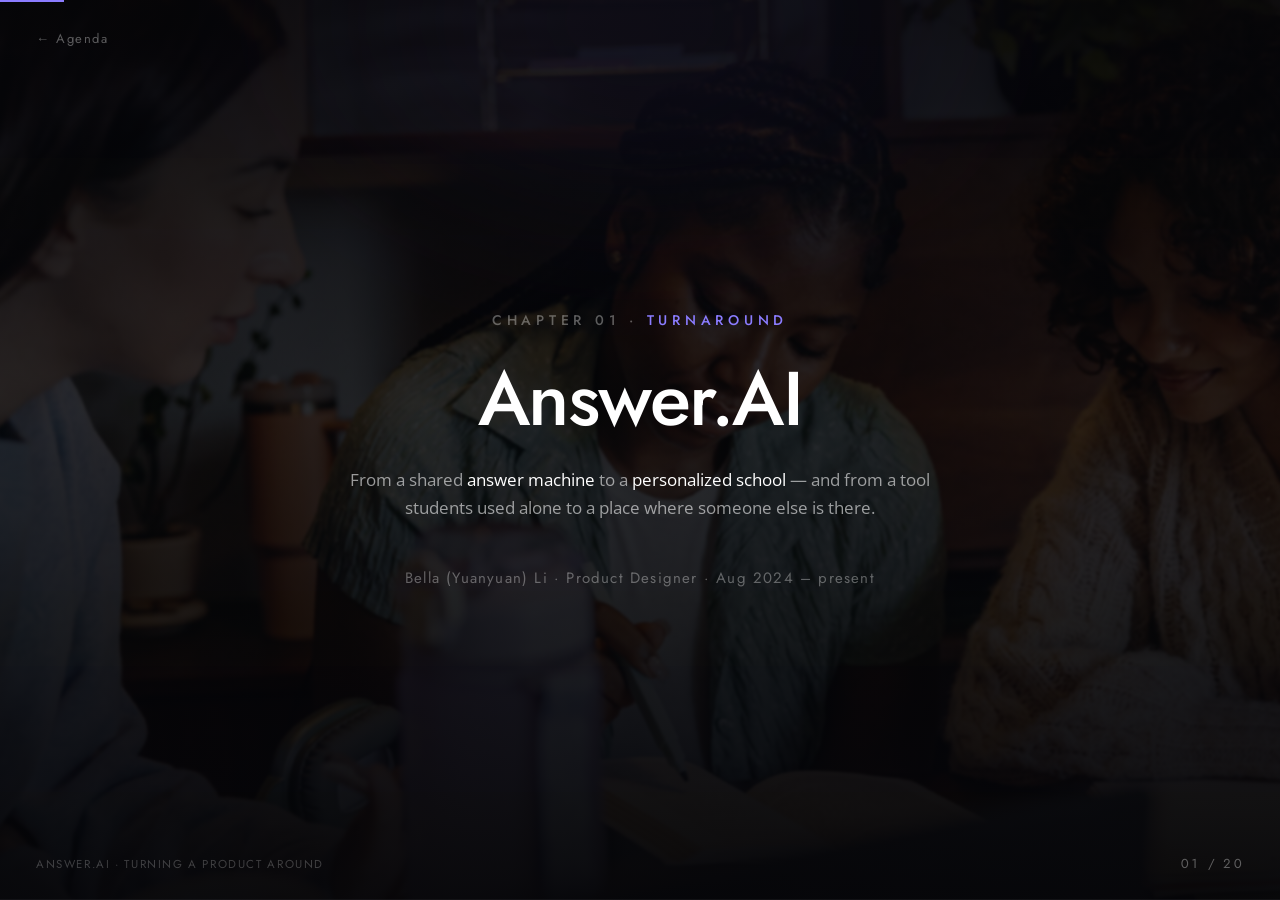
==== answer.html @ c7327b7c "Results: 30-day retention 15 to 23, DAU +13 Co-Authored-By: Claude Opus 5 <noreply@anthropic.com>" ====
<!doctype html>
<html lang="en">
<head>
<meta charset="utf-8" />
<meta name="viewport" content="width=device-width, initial-scale=1" />
<meta name="robots" content="noindex, nofollow" />
<title>Answer.AI · Turning a product around</title>
<link rel="preconnect" href="https://fonts.googleapis.com" />
<link href="https://fonts.googleapis.com/css2?family=Jost:wght@400;500;600&family=Open+Sans:wght@400;600&display=swap" rel="stylesheet" />
<link rel="stylesheet" href="style.css?v=09081324" />
<style>
  /* strategy · isometric stack + four layers */
  .promise { display: grid; grid-template-columns: 0.9fr 1.1fr; gap: var(--split-gap,36px); align-items: center; margin-top: 18px; }
  .isoWrap { position: relative; width: 360px; height: 352px; margin: 0 auto; transform: scale(var(--iso-scale, 1.12)); transform-origin: center; }
  .isoWrap .pyr { position: absolute; inset: 0; width: 100%; height: 100%; opacity: 0; transition: opacity 1.2s ease .3s; }
  .slide.on .isoWrap .pyr { opacity: 1; }
  .tile { position: absolute; left: 50%; border-radius: 24px; overflow: hidden; background: rgba(10,12,18,.85); border: 1px solid rgba(255,255,255,.14);
    transform: translateX(-50%) translateY(52px) rotateX(58deg) rotateZ(45deg); opacity: 0;
    transition: transform .7s cubic-bezier(.2,.7,.2,1), opacity .7s ease, box-shadow .3s ease, border-color .3s ease; }
  .tile.t1 { background: radial-gradient(circle at 50% 50%, rgba(255,255,255,.10), rgba(10,12,18,.85) 72%); box-shadow: 0 0 70px rgba(255,255,255,.22); }
  .slide.on .tile { transform: translateX(-50%) translateY(0) rotateX(58deg) rotateZ(45deg); opacity: 1; }
  .slide.on .tile.t1 { transition-delay: .5s; } .slide.on .tile.t2 { transition-delay: .66s; }
  .slide.on .tile.t3 { transition-delay: .82s; } .slide.on .tile.t4 { transition-delay: .98s; }
  .promise:has(.prow2.l1:is(:hover, .hov)) .tile.t1 { border-color: var(--core); box-shadow: 0 0 60px rgba(138,133,255,.45); }
  .promise:has(.prow2.l2:is(:hover, .hov)) .tile.t2 { border-color: var(--stay); box-shadow: 0 0 40px rgba(105,226,255,.4); }
  .promise:has(.prow2.l3:is(:hover, .hov)) .tile.t3 { border-color: var(--reach); box-shadow: 0 0 40px rgba(75,255,201,.4); }
  .promise:has(.prow2.l4:is(:hover, .hov)) .tile.t4 { border-color: var(--personal); box-shadow: 0 0 40px rgba(255,206,33,.4); }
  .promise:has(.prow2:is(:hover, .hov)) .prow2:not(:is(:hover, .hov)) { opacity: .5; }
  .prow2 { transition: opacity .2s ease-out; cursor: default; }
  .promise { position: relative; }
  .plink { position: absolute; height: 1px; pointer-events: none; opacity: 0; transition: opacity .2s ease-out; background: linear-gradient(90deg, var(--lc, #8b7cff), rgba(255,255,255,.35)); transform-origin: left center; }
  .plink.on { opacity: 1; }
  .plink::before, .plink::after { content: ""; position: absolute; top: 50%; width: 6px; height: 6px; border-radius: 50%; transform: translateY(-50%); }
  .plink::before { left: -3px; background: var(--lc, #8b7cff); box-shadow: 0 0 8px var(--lc, #8b7cff); }
  .plink::after { right: -3px; background: rgba(255,255,255,.6); }
  .prow2 .desc, .prow2 em { opacity: 0; transition: opacity .25s ease-out; }
  .prow2:is(:hover, .hov) .desc, .prow2:is(:hover, .hov) em { opacity: 1; }
  .promise:has(.prow2.l1:is(:hover, .hov)) .tile:not(.t1), .promise:has(.prow2.l2:is(:hover, .hov)) .tile:not(.t2),
  .promise:has(.prow2.l3:is(:hover, .hov)) .tile:not(.t3), .promise:has(.prow2.l4:is(:hover, .hov)) .tile:not(.t4) { opacity: .35; }
  .promise:has(.prow2:is(:hover, .hov)) .prow2:not(:is(:hover, .hov)) { opacity: .5; }
  .plist2 { display: flex; flex-direction: column; gap: 22px; }
  .plist2 .prow2 { width: 100%; display: grid; grid-template-columns: 40px 1fr; gap: 12px; align-items: center; }
  .prow2 .n { font-family: var(--serif); font-size: 22px; letter-spacing: .04em; }
  .prow2 b { font-family: var(--serif); font-weight: 500; font-size: 17px; color: var(--ink); }
  .prow2 i { font-style: normal; color: var(--faint); margin: 0 8px; }
  .prow2 div { font-size: 13.5px; color: var(--dim); line-height: 1.45; }
  .prow2 em { display: block; font-style: italic; color: rgba(255,255,255,.5); font-size: 13px; margin-top: 2px; }
  .prow2.l1 .n { color: var(--core); } .prow2.l2 .n { color: var(--stay); } .prow2.l3 .n { color: var(--reach); } .prow2.l4 .n { color: var(--personal); }
  .pfoot { text-align: center; margin-top: 22px; font-size: 12.5px; color: var(--faint); font-family: var(--serif); letter-spacing: .04em; }
  .pfoot span b { color: var(--ink); font-weight: 600; }
  .pfoot span { display: block; margin-top: 8px; font-size: 17px; color: var(--ink); letter-spacing: 0; }
  .layers { display: flex; flex-direction: column; align-items: center; gap: 10px; margin-top: 46px; }
  .layer {
    font-family: var(--serif);
    border: 1px solid var(--line);
    border-radius: 12px;
    padding: 14px 26px;
    display: flex;
    gap: 18px;
    align-items: baseline;
    background: var(--card);
  }
  .layer .n { font-size: 13px; letter-spacing: 0.2em; }
  .layer .t { font-size: 18px; font-weight: 500; }
  .layer .w { font-size: 13px; color: var(--dim); font-family: var(--body); }
  .l4 { width: 46%; } .l3 { width: 64%; } .l2 { width: 82%; } .l1 { width: 100%; }
  .l1 .n, .l1 .t { color: var(--core); }
  .l2 .n, .l2 .t { color: var(--stay); }
  .l3 .n, .l3 .t { color: var(--reach); }
  .l4 .n, .l4 .t { color: var(--personal); }

  .split { display: grid; grid-template-columns: var(--split-left, 0.9fr) 1.1fr; gap: var(--split-gap, 48px); align-items: center; }
  .split .media { height: var(--media-h, 440px); }
  .duo { display: grid; grid-template-columns: 1fr 1fr; gap: var(--img-gap, 18px); margin-top: 40px; }
  .duo .media { height: var(--media-h, 380px); }

  .opt { border-left: 2px solid var(--line); padding-left: 22px; }
  .opt.win { border-left-color: var(--accent); }
  .opt .lab { font-family: var(--serif); font-size: 13px; letter-spacing: 0.22em; color: var(--faint); text-transform: uppercase; }
  .opt h3 { font-family: var(--serif); font-size: 21px; font-weight: 500; margin: 8px 0 8px; }
  .opt p { font-size: 13.5px; color: var(--dim); }

  .todo {
    display: inline-block;
    font-family: var(--serif);
    font-size: 11px;
    letter-spacing: 0.2em;
    color: #ffce21;
    border: 1px solid rgba(255, 206, 33, 0.4);
    border-radius: 999px;
    padding: 4px 12px;
    margin-bottom: 18px;
    text-transform: uppercase;
  }

  /* title-slide background */
  .hero-bg img {
    opacity: var(--hero-op, 0.34);
    transform: scale(var(--hero-scale, 1.04));
    object-position: center var(--hero-posy, 34%);
    filter: blur(var(--hero-blur, 1px)) saturate(0.95);
  }
  .hero-bg::after {
    background:
      radial-gradient(62% 50% at 50% 47%,
        rgba(5,5,8,var(--scrim, 0.9)) 0%,
        rgba(5,5,8,calc(var(--scrim, 0.9) * 0.66)) 58%,
        rgba(5,5,8,calc(var(--scrim, 0.9) * 0.22)) 100%),
      linear-gradient(180deg, rgba(5,5,8,0.72) 0%, rgba(5,5,8,0.3) 40%, rgba(5,5,8,0.95) 100%);
  }

  /* users slide: photo matches the text column exactly */
  .userssplit { align-items: stretch; }
  .userssplit .media {
    position: relative;
    height: auto;
    min-height: var(--media-h, 210px);
    align-self: stretch;
  }
  .userssplit .media img {
    position: absolute; inset: 0;
    width: 100%; height: 100%;
    object-fit: cover;
    object-position: center var(--photo-y, 26%);
  }

  /* the user need chain */
  .chain { display: flex; align-items: stretch; flex-wrap: nowrap; gap: 7px; margin-top: 34px; justify-content: center; }
  .chain span {
    font-family: var(--serif); font-size: 14px; letter-spacing: .005em; white-space: nowrap;
    display: flex; align-items: center;
    border: 1px solid var(--line); border-radius: 10px; padding: 11px 10px;
    color: var(--dim); background: rgba(255,255,255,0.02);
    transition: border-color .3s ease, color .3s ease, transform .3s ease;
  }
  .chain span:is(:hover, .hov) { color: var(--ink); border-color: rgba(255,255,255,.26); transform: translateY(-2px); }
  .chain span b { color: var(--ink); font-weight: 500; }
  .chain span.hi { color: #cfc4ff; border-color: rgba(139,124,255,.5); background: rgba(139,124,255,.12); }
  .chain i { color: rgba(255,255,255,0.3); font-style: normal; font-size: 15px; flex: none; display: flex; align-items: center; }
  .chain i.dash { flex: none; width: 18px; height: 0; align-self: center; border-top: 1.5px dashed rgba(255,255,255,.3); }

  /* chart slides share one skeleton so the graph never moves between them */
  /* head + chart are centered as a block on both chart slides; the cards on the Turn slide hang below, so the chart never moves */
  .chartslide { display: grid; grid-template-rows: 186px 336px; position: relative; transform: translateY(calc(-1 * clamp(36px, 7vh, 80px))); }
  .chartslide .head { align-self: start; }
  .chartslide .chartwrap { align-self: start; }
  .chartslide .below { position: absolute; left: 0; right: 0; top: calc(186px + 336px + 16px); }
  @media (max-height: 860px) { .chartslide .below { transform: scale(.92); transform-origin: top center; } }
  .chartslide .below .cards { margin-top: 0; }
  .chartslide .below .card { padding: 12px 16px 13px; }
  .chartslide .below .card .tag { margin-bottom: 4px; }
  .chartslide .below .card h3 { font-size: 14px; margin: 0 0 3px; }
  .chartslide .below .card p { font-size: 12.5px; line-height: 1.4; }

  /* growth chart */
  .chart { width: 100%; height: var(--chart-h, 300px); display: block; margin-top: 20px; overflow: visible; }
  .chart .grid line { stroke: rgba(255,255,255,0.07); stroke-width: 1; }
  .chart .ax { fill: rgba(255,255,255,0.32); font-family: var(--serif); font-size: 12px; letter-spacing: .08em; }
  .chart .area { fill: url(#gArea); }
  .chart .area.faded { opacity: 0.35; }
  .chart .ln { fill: none; stroke: var(--accent); stroke-width: 2.5; stroke-linejoin: round; stroke-linecap: round; }
  .chart .ln.dim { stroke: rgba(139,124,255,0.35); }
  .chart .ln.warn { stroke: #ff8f6b; stroke-width: 3; }
  .chart .ln.proj { stroke: rgba(139,124,255,0.55); stroke-width: 2; stroke-dasharray: 7 6; }
  .chart .gap { fill: rgba(255,143,107,0.10); }
  .chart .note.proj { fill: rgba(179,168,255,0.75); }
  .chart .dot { fill: var(--accent); stroke: #050508; stroke-width: 2.5; }
  .chart .dot.warn { fill: #ff8f6b; }
  .chart .mark { stroke: rgba(255,255,255,0.22); stroke-width: 1; stroke-dasharray: 4 5; }
  .chart .note { fill: rgba(255,255,255,0.6); font-family: var(--serif); font-size: 12.5px; }
  .chart .note.hi { fill: #cfc4ff; }
  .chart .note.warn { fill: #ff8f6b; }
  .chartcap { font-size: 11px; color: rgba(255,255,255,0.28); margin-top: 6px; font-family: var(--serif); letter-spacing: .06em; }

  /* pipeline chips */
  .pipe { display: flex; align-items: center; flex-wrap: wrap; gap: 7px; margin-top: 22px; }
  .pipe span {
    font-family: var(--serif); font-size: 11.5px; letter-spacing: .04em;
    border: 1px solid var(--line); border-radius: 7px; padding: 5px 10px; color: var(--dim);
    background: rgba(255,255,255,0.02);
  }
  .pipe span.br { border-color: rgba(139,124,255,.4); color: #cfc4ff; background: rgba(139,124,255,.08); }
  .pipe i { color: rgba(255,255,255,0.28); font-style: normal; font-size: 12px; }


  /* ===== Core · before → after phones ===== */
  .corewrap { display: grid; grid-template-columns: 0.95fr 1.05fr; gap: var(--split-gap,40px); align-items: center; }
  .corelegend { margin-top: 22px; display: flex; flex-direction: column; gap: 10px; }
  .cl { font-size: 13px; color: var(--dim); line-height: 1.5; margin: 0; padding-left: 12px; border-left: 2px solid rgba(255,255,255,.14); }
  .cl b { display: block; font-family: var(--serif); font-weight: 500; font-size: 11px; letter-spacing: .18em; text-transform: uppercase; color: var(--ink); margin-bottom: 2px; }
  .cl.after { border-left-color: var(--core); }
  .cl.after b { color: #cfc4ff; }
  .cl.frag { transform: none; }
  .hstip { position: absolute; z-index: 5; width: 210px; padding: 10px 12px 11px; border-radius: 10px; background: rgba(12,12,18,.94); border: 1px solid rgba(139,124,255,.45); box-shadow: 0 12px 30px rgba(0,0,0,.5); font-size: 12px; color: var(--dim); line-height: 1.45; opacity: 0; transform: translate(-6px, -50%); transition: opacity .2s ease-out, transform .2s ease-out; pointer-events: none; text-align: left; }
  .hstip b { display: block; font-family: var(--serif); font-weight: 500; font-size: 13px; color: #cfc4ff; margin-bottom: 3px; }
  .hstip.on { opacity: 1; transform: translate(0, -50%); }
  .hstip::before { content: ""; position: absolute; left: -5px; top: 50%; width: 8px; height: 8px; transform: translateY(-50%) rotate(45deg); background: rgba(12,12,18,.94); border-left: 1px solid rgba(139,124,255,.45); border-bottom: 1px solid rgba(139,124,255,.45); }
  .hstip.left { transform: translate(6px, -50%); }
  .hstip.left.on { transform: translate(0, -50%); }
  .hstip.left::before { left: auto; right: -5px; transform: translateY(-50%) rotate(-135deg); }
  .corestage { position: relative; height: var(--media-h, 520px); }
  .corestage .ph { position: absolute; top: 50%; left: 50%; height: 100%; aspect-ratio: 1206 / 2622; border-radius: 26px; overflow: hidden; border: 1px solid rgba(255,255,255,.16); background: #000; box-shadow: 0 30px 60px rgba(0,0,0,.5), inset 0 0 0 4px #000; transform: translate(-50%, -50%); transition: transform .75s cubic-bezier(.22,1,.36,1), opacity .55s ease-out, filter .6s ease-out, box-shadow .5s ease-out; }
  .corestage .ph video { position: absolute; inset: 4px; width: calc(100% - 8px); height: calc(100% - 8px); object-fit: cover; border-radius: 22px; }
  .corestage .phlab { position: absolute; left: 50%; bottom: -30px; transform: translateX(-50%); font-family: var(--serif); font-size: 11px; letter-spacing: .2em; text-transform: uppercase; color: var(--faint); white-space: nowrap; }
  .corestage .ph.after { opacity: 0; transform: translate(-50%, -50%) translateX(140px) scale(.9); pointer-events: none; }
  .corestage:has(.stagetrig.shown) .ph.before { transform: translate(-50%, -50%) translateX(-170px) scale(.72); filter: brightness(.55); }
  .corestage:has(.stagetrig.shown) .ph.after { opacity: 1; transform: translate(-50%, -50%) translateX(95px) scale(1); pointer-events: auto; }
  .corestage:has(.stagetrig.shown) .ph.after .phlab { color: #cfc4ff; }
  .hs { position: absolute; width: 18px; height: 18px; margin: -9px 0 0 -9px; border-radius: 50%; border: 0; padding: 0; cursor: pointer; background: rgba(139,124,255,.95); box-shadow: 0 0 0 4px rgba(139,124,255,.25), 0 0 16px rgba(139,124,255,.6); opacity: 0; transform: scale(.6); transition: opacity .3s ease-out, transform .3s ease-out, box-shadow .2s; }
  .hs::after { content: ""; position: absolute; inset: -10px; border-radius: 50%; border: 1px solid rgba(139,124,255,.6); animation: hsPulse 1.8s ease-out infinite; }
  @keyframes hsPulse { 0% { transform: scale(.6); opacity: .9; } 100% { transform: scale(1.5); opacity: 0; } }
  .corestage:has(.stagetrig.shown) .ph.after:is(:hover, .hov) .hs, .corestage:has(.stagetrig.shown) .ph.after .hs.on { opacity: 1; transform: scale(1); }
  .hs:is(:hover, .hov), .hs.on { box-shadow: 0 0 0 6px rgba(139,124,255,.35), 0 0 24px rgba(139,124,255,.9); }
  /* ===== Stay · study-room "why" mode ===== */
  .trio .ph { position: relative; }
  .trio .ph img.alt { position: absolute; inset: 0; opacity: 0; transition: opacity .35s ease-out, transform .5s cubic-bezier(.22,1,.36,1); }
  .trio figure:is(:hover, .hov) .ph img.alt { opacity: 1; }
  .trio .roomfig { cursor: pointer; }
  .tapme { position: absolute; right: 10px; bottom: 10px; font-family: var(--serif); font-size: 11px; letter-spacing: .12em; text-transform: uppercase; color: var(--ink); background: rgba(0,0,0,.55); border: 1px solid rgba(255,255,255,.25); border-radius: 999px; padding: 5px 10px; backdrop-filter: blur(6px); transition: background .2s, border-color .2s; }
  .roomfig:is(:hover, .hov) .tapme { background: rgba(105,226,255,.18); border-color: var(--stay); }
  .roomwhy { display: none; grid-template-columns: 300px 1fr; gap: 36px; align-items: center; margin-top: 30px; }
  .staywrap.roommode .trio { display: none; }
  .staywrap.roommode .roomwhy { display: grid; animation: rwIn .45s cubic-bezier(.22,1,.36,1) both; }
  @keyframes rwIn { from { opacity: 0; transform: translateY(12px); } to { opacity: 1; transform: none; } }
  .rw-img { height: var(--tile-h, 380px); border-radius: 16px; overflow: hidden; }
  .rw-img img { width: 100%; height: 100%; object-fit: cover; object-position: center var(--photo-y,50%);
    -webkit-mask-image: linear-gradient(90deg, transparent 0, #000 12%, #000 88%, transparent 100%), linear-gradient(180deg, transparent 0, #000 12%, #000 88%, transparent 100%);
    mask-image: linear-gradient(90deg, transparent 0, #000 12%, #000 88%, transparent 100%), linear-gradient(180deg, transparent 0, #000 12%, #000 88%, transparent 100%);
    -webkit-mask-composite: source-in; mask-composite: intersect; }
  .rw-eyebrow { font-family: var(--serif); font-size: 11px; letter-spacing: .2em; text-transform: uppercase; color: var(--stay); margin-bottom: 8px; }
  .rw-text h3 { font-family: var(--serif); font-weight: 500; font-size: 24px; line-height: 1.2; margin: 0 0 10px; color: var(--ink); }
  .rw-text p { font-size: 14px; color: var(--dim); line-height: 1.55; margin: 0; max-width: 560px; }
  .rw-stats { display: grid; grid-template-columns: repeat(4, auto); gap: 22px; margin: 18px 0 14px; justify-content: start; }
  .rw-stats b { display: block; font-family: var(--serif); font-size: 26px; white-space: nowrap; font-weight: 500; letter-spacing: -.02em; color: var(--ink); line-height: 1; }
  .rw-stats span { display: block; font-size: 11.5px; color: var(--dim); margin-top: 6px; max-width: 150px; line-height: 1.35; }
  .rw-note { font-size: 12.5px !important; color: rgba(255,255,255,.5) !important; font-style: italic; }
  .rw-back { margin-top: 16px; font: inherit; font-family: var(--serif); font-size: 12px; letter-spacing: .08em; color: var(--dim); background: transparent; border: 1px solid var(--line); border-radius: 999px; padding: 7px 14px; cursor: pointer; transition: color .2s, border-color .2s; }
  .rw-back:is(:hover, .hov) { color: var(--ink); border-color: rgba(255,255,255,.35); }
  /* ===== Reach · drag-to-compare + tutors ===== */
  .rtext { display: grid; }
  .rtext .rt { grid-area: 1 / 1; transition: opacity .4s ease-out, transform .4s ease-out; }
  .rtext .rt.after { opacity: 0; transform: translateY(8px); pointer-events: none; }
  .reachwrap:has(.stagetrig.shown) .rt.before { opacity: 0; transform: translateY(-8px); pointer-events: none; }
  .reachwrap:has(.stagetrig.shown) .rt.after { opacity: 1; transform: none; pointer-events: auto; }
  .reachgrid { display: grid; grid-template-columns: auto 1fr; gap: var(--split-gap, 36px); align-items: center; margin-top: 24px; }
  /* the IP sits centre-stage until the cast arrives */
  .reachwrap:not(.reswrap):not(:has(.casttrig.shown)) .reachgrid { grid-template-columns: 1fr; justify-items: center; margin-top: 58px; }
  .reachwrap:not(.reswrap):not(:has(.casttrig.shown)) .tutors { display: none; }
  .reachwrap:not(.reswrap):has(.stagetrig.shown):not(:has(.casttrig.shown)) .cmp { transform: scale(1.12); }
  .cmp { position: relative; height: min(var(--media-h, 410px), calc(100vh - 460px)); aspect-ratio: 1600 / 885; max-width: 100%; border-radius: 16px; overflow: hidden; border: 1px solid var(--line); background: #000; cursor: ew-resize; user-select: none; touch-action: none; transition: transform .35s ease-out, box-shadow .35s ease-out, border-color .35s ease-out; }
  .slide.on .cmp.revealed { transform: scale(1.02); border-color: rgba(75,255,201,.55); box-shadow: 0 0 0 1px rgba(75,255,201,.25), 0 0 50px rgba(75,255,201,.28), 0 24px 60px rgba(0,0,0,.5); }
  .cmp-after, .cmp-before { position: absolute; inset: 0; }
  .cmp img, .cmp video { width: 100%; height: 100%; object-fit: cover; display: block; pointer-events: none; }
  .cmp-before { clip-path: inset(0 calc(100% - var(--x)) 0 0); }
  .cmp-bar { position: absolute; top: 0; bottom: 0; left: var(--x); width: 2px; margin-left: -1px; background: #fff; box-shadow: 0 0 12px rgba(0,0,0,.6); }
  .cmp-knob { position: absolute; top: 50%; left: 50%; transform: translate(-50%, -50%); width: 40px; height: 40px; border-radius: 50%; background: #fff; color: #111; font-family: var(--serif); font-size: 12px; letter-spacing: -.05em; display: flex; align-items: center; justify-content: center; box-shadow: 0 6px 20px rgba(0,0,0,.45); }
  .cmp-lab { position: absolute; top: 12px; font-family: var(--serif); font-size: 11.5px; letter-spacing: .06em; color: var(--ink); background: rgba(0,0,0,.55); border: 1px solid rgba(255,255,255,.2); border-radius: 999px; padding: 5px 12px; backdrop-filter: blur(6px); }
  .cmp-lab.l { left: 12px; } .cmp-lab.r { right: 12px; }
  .tutors { display: flex; flex-direction: column; gap: 10px; }
  .tutgif { width: auto; height: 84px; max-width: 100%; object-fit: contain; display: block; margin: 0 auto 2px; }
  .tut { padding: 10px 12px; border-radius: 14px; border: 1px solid var(--line); background: var(--card); cursor: default; transition: border-color .25s ease-out, opacity .25s ease-out, background .25s ease-out; }
  .tuthead { display: grid; grid-template-columns: 48px 1fr; gap: 12px; align-items: center; }
  .tuthead img { width: 48px; height: 48px; object-fit: contain; }
  .tut b { display: block; font-family: var(--serif); font-weight: 500; font-size: 15px; color: var(--ink); }
  .tut b i { font-style: normal; font-weight: 400; font-size: 11px; letter-spacing: .08em; color: var(--faint); }
  .tut span { font-size: 12px; color: var(--dim); line-height: 1.4; }
  .talk { display: grid; grid-template-rows: 0fr; transition: grid-template-rows .35s ease-out; }
  .talk > div { overflow: hidden; }
  .tut:is(:hover, .hov) .talk, .tut:focus .talk { grid-template-rows: 1fr; }
  .tut:is(:hover, .hov), .tut:focus { border-color: rgba(75,255,201,.45); background: rgba(75,255,201,.05); outline: none; }
  .tut.frag:not(.shown) { pointer-events: none; }
  .tutors:is(:hover, .hov) .tut.shown:not(:is(:hover, .hov)) { opacity: .55; }
  .tklab { font-family: var(--serif); font-size: 10px; letter-spacing: .18em; text-transform: uppercase; color: var(--reach); margin: 10px 0 6px; }
  .tktags { display: flex; flex-wrap: wrap; gap: 5px; margin-bottom: 8px; }
  .tktags span { font-size: 10.5px; color: var(--ink); border: 1px solid rgba(255,255,255,.16); border-radius: 999px; padding: 3px 8px; }
  .bubble { font-size: 12px; color: var(--ink); line-height: 1.45; background: rgba(255,255,255,.06); border-radius: 12px 12px 12px 4px; padding: 8px 10px; }
  .bubble em { font-style: italic; }
  .tut.frag:nth-child(2) { transition-delay: .12s; } .tut.frag:nth-child(3) { transition-delay: .24s; }
  /* ===== Personal · portfolio layout ===== */
  .ptabs { position: relative; margin-top: 18px; }
  .ptabtrig { position: absolute; width: 0; height: 0; }
  .ptabs .tabs { justify-content: flex-start; }
  .ptabs .tab.t1 { color: var(--ink); border-color: rgba(255,206,33,.55); background: rgba(255,206,33,.10); }
  .ptabs:has(.ptabtrig.shown) .tab.t1 { color: var(--dim); border-color: var(--line); background: var(--card); }
  .ptabs:has(.ptabtrig.shown) .tab.t2 { color: var(--ink); border-color: rgba(255,206,33,.55); background: rgba(255,206,33,.10); }
  .ppanel { display: grid; grid-template-columns: minmax(300px, 1fr) auto; gap: var(--split-gap, 44px); align-items: center; margin-top: 22px; }
  .ppanel.p2 { display: none; }
  .ptabs:has(.ptabtrig.shown) .ppanel.p1 { display: none; }
  .ptabs:has(.ptabtrig.shown) .ppanel.p2 { display: grid; animation: rwIn .4s cubic-bezier(.22,1,.36,1) both; }
  .ptext { margin: 0; font-size: 14.5px; line-height: 1.6; color: var(--dim); max-width: 420px; }
  .ptext em { font-style: normal; color: var(--ink); }
  .psteps { display: flex; flex-direction: column; gap: 18px; max-width: 420px; }
  .pstep { position: relative; padding-left: 16px; border-left: 2px solid rgba(255,206,33,.45); }
  .pstep .pn { display: block; font-family: var(--serif); font-size: 10.5px; letter-spacing: .2em; text-transform: uppercase; color: var(--personal); margin-bottom: 4px; }
  .pstep b { display: block; font-family: var(--serif); font-weight: 500; font-size: 17px; color: var(--ink); margin-bottom: 6px; }
  .pstep p { margin: 0; font-size: 13.5px; line-height: 1.55; color: var(--dim); }
  .pstep { transition: border-color .25s ease-out; }
  .pstep:is(:hover, .hov) { border-left-color: var(--personal); }
  .pswap { display: grid; }
  .pswap > * { grid-area: 1 / 1; transition: opacity .3s ease-out, transform .3s ease-out; }
  .pdata { display: flex; gap: 18px; align-self: center; opacity: 0; transform: translateY(6px); pointer-events: none; }
  .pdata > div { flex: 1; }
  .pdata b { display: block; font-family: var(--serif); font-weight: 500; font-size: 20px; letter-spacing: -.01em; color: var(--ink); line-height: 1.1; margin: 0; white-space: nowrap; }
  .pdata span { display: block; font-size: 11px; color: var(--dim); line-height: 1.35; margin-top: 4px; }
  .pdata i { font-style: normal; color: var(--personal); }
  .pdata.on { opacity: 1; transform: none; pointer-events: auto; max-width: 440px; margin-top: 18px; gap: 20px; }
  .pbul { margin: 0; padding: 0; list-style: none; max-width: 520px; }
  .pbul li { position: relative; padding-left: 16px; margin-top: 9px; font-size: 15px; line-height: 1.5; color: var(--dim); }
  .pbul li:first-child { margin-top: 0; }
  .pbul li::before { content: ""; position: absolute; left: 1px; top: 9px; width: 5px; height: 5px; border-radius: 50%; background: var(--personal); opacity: .8; }
  .pbul b { color: var(--ink); font-weight: 600; }
  .pbulnote { margin: 16px 0 0; max-width: 520px; font-size: 14px; line-height: 1.5; color: var(--faint);
    border-left: 2px solid rgba(255,206,33,.4); padding-left: 14px; }
  .phint { font-family: var(--serif); font-size: 11px; letter-spacing: .08em; color: var(--faint); margin-top: 14px; }
  /* step 1 first, step 2 on the next space */
  .pstep, .ptiles.two figure { transition: opacity .45s ease-out, border-color .25s ease-out, filter .45s ease-out; }
  .pstep { cursor: pointer; }
  .pstep .pswap { display: none; }
  .ptabs:not(:has(.pstep2trig.shown)) .pstep[data-k="step1"] .pswap,
  .ptabs:has(.pstep2trig.shown) .pstep[data-k="step2"] .pswap { display: block; }
  .ptabs:not(:has(.pstep2trig.shown)) .pstep[data-k="step2"],
  .ptabs:has(.pstep2trig.shown) .pstep[data-k="step1"] { opacity: .38; border-left-color: rgba(255,255,255,.14); }
  .ptabs:not(:has(.pstep2trig.shown)) .pstep[data-k="step2"]:is(:hover, .hov),
  .ptabs:has(.pstep2trig.shown) .pstep[data-k="step1"]:is(:hover, .hov) { opacity: .62; }
  .pstep .pdata { position: static; opacity: 1; transform: none; pointer-events: auto; margin-top: 12px; }
  .ppanel.p1 { position: relative; }
  .ppair { align-items: end; }
  .ptabs:not(:has(.pstep2trig.shown)) .ppair[data-s="2"] { display: none; }
  .ptabs:has(.pstep2trig.shown) .ppair[data-s="1"] { display: none; }
  .ppair .pbefore figcaption { opacity: .6; }
  .ptph { position: absolute; inset: 0; display: grid; place-items: center; text-align: center; gap: 6px;
    border: 1px dashed rgba(255,255,255,.2); border-radius: inherit; font-family: var(--serif); font-size: 12px;
    letter-spacing: .1em; color: var(--faint); line-height: 1.7; }
  .ptph span { display: block; font-size: 10.5px; opacity: .7; }
  .ptiles { display: grid; grid-template-columns: repeat(3, 1fr); gap: var(--img-gap, 22px); margin-top: 18px; }
  .ptiles.two { grid-template-columns: repeat(2, auto); justify-content: end; gap: var(--img-gap, 22px); margin-top: 0; }
  .ptiles.two .pt { height: min(var(--tile-h, 400px), calc(100vh - 420px)); aspect-ratio: 1212 / 1520; width: auto; }
  .ptiles.two.ppair .pbefore .pt { height: calc(min(var(--tile-h, 400px), 100vh - 420px) * .78); opacity: .6; filter: saturate(.55) brightness(.85); }
  .ptiles.two figure { width: max-content; }
  .ptiles figure { margin: 0; }
  .pt { position: relative; height: var(--tile-h, 300px); border-radius: 16px; overflow: hidden; border: 1px solid var(--line); background: rgba(255,255,255,.03); transition: transform .35s ease-out, border-color .35s ease-out; }
  .ptiles figure:is(:hover, .hov) .pt { transform: translateY(-4px); border-color: rgba(255,206,33,.45); }
  .pt img, .pt video { position: absolute; inset: 0; width: 100%; height: 100%; object-fit: cover; }
  .pt .alt { opacity: 0; transition: opacity .35s ease-out; }
  .ptiles figure:is(:hover, .hov) .pt .alt { opacity: 1; }
  .ptiles figcaption { margin-top: 12px; font-family: var(--serif); font-size: 14px; color: var(--ink); }
  .ptiles figcaption span { display: block; font-size: 12px; color: var(--dim); margin-top: 3px; font-family: var(--body); }
  /* ===== Results → Grateful ===== */
  .gratbg { opacity: 0; transition: opacity .8s ease-out; }
  .gratbg img { width: 100%; height: 100%; object-fit: cover; object-position: center var(--hero-posy, 40%); opacity: var(--hero-op, .5); filter: blur(var(--hero-blur, 0px)) saturate(.8); transform: scale(var(--hero-scale, 1)); }
  .gratgif { position: absolute; right: 56px; bottom: 64px; width: min(300px, 22vw); z-index: 3; opacity: 0; transform: translateY(12px); transition: opacity .6s ease-out .3s, transform .6s ease-out .3s; pointer-events: none; }
  .slide:has(.grattrig.shown) .gratgif, .gratgif.on { opacity: 1; transform: none; }
  .gratbg::after { background: linear-gradient(180deg, rgba(5,5,8,var(--scrim, .8)) 0%, rgba(5,5,8,calc(var(--scrim, .8) * .75)) 45%, rgba(5,5,8,calc(var(--scrim, .8) * .6)) 100%); }
  .slide:has(.grattrig.shown) .gratbg, .gratbg.on { opacity: 1; }
  .confetti { position: absolute; left: 50%; top: -3%; width: min(62%, 820px); transform: translateX(-50%); pointer-events: none; z-index: 1; opacity: 0; transition: opacity .5s ease-out; }
  .slide.on .confetti.play { opacity: 1; }
  .slide:has(.grattrig.shown) .confetti { opacity: 0 !important; }
  .reswrap { display: grid; }
  .reswrap .res, .reswrap .grat { grid-area: 1 / 1; transition: opacity .5s ease-out, transform .5s ease-out; }
  .reswrap .grat { opacity: 0; transform: translateY(10px); pointer-events: none; }
  .reswrap:has(.grattrig.shown) .res { opacity: 0; transform: translateY(-10px); pointer-events: none; }
  .reswrap:has(.grattrig.shown) .grat { opacity: 1; transform: none; pointer-events: auto; }
  .resbody { position: relative; margin-top: 26px; }
  .rescmp { height: min(var(--media-h, 470px), calc(100vh - 400px)); margin: 0 auto; transform-origin: left center; transition: opacity .45s ease-out, transform .45s ease-out, box-shadow .35s ease-out, border-color .35s ease-out; }
  .resstats { position: absolute; right: 0; top: 50%; width: 380px; margin: 0; display: grid; grid-template-columns: 1fr 1fr; gap: 12px; opacity: 0; transform: translate(16px, -50%); pointer-events: none; transition: opacity .5s ease-out .35s, transform .5s ease-out .35s; }
  .resstats .stat { padding: 18px 18px 16px; }
  .resstats .stat.wide { grid-column: 1 / -1; }
  .resstats .num { font-size: 34px; }
  .resstats .stat:not(.wide) .num { font-size: 26px; }
  .resstats .lab { font-size: 12px; }
  .reswrap:has(.numtrig.shown) .rescmp { transform: translateX(var(--cmp-shift, -95px)) scale(.72) !important; }
  .reswrap:has(.numtrig.shown) .resstats { opacity: 1; transform: translate(0, -50%); pointer-events: auto; }
  .slide.on .reswrap .cmp.revealed { transform: scale(1.06); border-color: rgba(139,124,255,.6); box-shadow: 0 0 0 1px rgba(139,124,255,.3), 0 0 70px rgba(139,124,255,.35), 0 30px 70px rgba(0,0,0,.55); }
  .gratline { margin-top: 26px; font-family: var(--serif); font-size: 22px; color: var(--ink); }
  .gratline em { font-style: normal; color: #cfc4ff; }
  /* ===== fragments (within-slide builds) ===== */
  .frag { opacity: 0; transform: translateY(12px); transition: opacity .22s ease-out, transform .22s ease-out; }
  .frag.shown { opacity: 1; transform: none; }
  tbody.frag { transform: none; }
  @media print { .frag { opacity: 1 !important; transform: none !important; } }

  /* ===== page 1 · three paths ===== */
  .paths { display: grid; grid-template-columns: repeat(3, 1fr); gap: 14px; margin-top: 28px; }
  .path {
    position: relative; min-height: 362px; padding: 22px 22px 20px;
    background: var(--card); border: 1px solid var(--line); border-radius: 16px;
    transition: background .2s ease-out, border-color .2s ease-out, opacity .2s ease-out;
    outline: none; cursor: default;
  }
  .path { overflow: hidden; }
  .path .pbg {
    position: absolute; inset: 0; width: 100%; height: 100%; object-fit: cover;
    opacity: var(--pbg-op, .22); filter: saturate(.85);
    transform: scale(1.03); transition: opacity .25s ease-out, transform .5s ease-out;
    pointer-events: none;
  }
  .path::before {
    content: ""; position: absolute; inset: 0; pointer-events: none;
    background: linear-gradient(180deg, rgba(5,5,8,.78) 0%, rgba(5,5,8,.5) 45%, rgba(5,5,8,.85) 100%);
  }
  .path .ptop, .path .preveal { position: relative; z-index: 1; }
  .path .preveal { position: absolute; }
  .path:is(:hover, .hov) .pbg, .path.lock .pbg { opacity: var(--pbg-op-hover, .34); transform: scale(1.06); }
  .path .pno { font-family: var(--serif); font-size: 11.5px; letter-spacing: .22em; text-transform: uppercase; color: rgba(255,255,255,.5); }
  .path .pq { font-family: var(--serif); font-size: 18px; line-height: 1.32; color: var(--ink); margin: 12px 0 8px; }
  .path .pwho { font-size: 12px; color: rgba(255,255,255,.7); }
  .path .ptop { transition: transform .2s ease-out; }
  .ptags { display: flex; gap: 6px; margin-top: 14px; }
  .ptags span { font-family: var(--serif); font-size: 10.5px; letter-spacing: .08em; text-transform: uppercase; color: rgba(255,255,255,.75); border: 1px solid rgba(255,255,255,.18); border-radius: 6px; padding: 3px 8px; background: rgba(5,5,8,.35); }
  .preveal {
    position: absolute; left: 22px; right: 22px; bottom: 20px;
    opacity: 0; transform: translateY(8px); transition: opacity .2s ease-out, transform .2s ease-out;
    pointer-events: none;
  }
  .plab { font-family: var(--serif); font-size: 10.5px; letter-spacing: .22em; text-transform: uppercase; color: var(--faint); margin-bottom: 4px; }
  .pnum { font-family: var(--serif); font-size: 30px; font-weight: 500; letter-spacing: -.02em; color: #cfc4ff; line-height: 1.05; }
  .psrc { font-size: 11px; color: var(--dim); line-height: 1.4; margin-top: 4px; }
  .ptake { font-size: 11.5px; color: rgba(255,255,255,.82); margin-top: 9px; padding-top: 9px; border-top: 1px solid var(--line); }
  .path:is(:hover, .hov), .path.lock { background: rgba(139,124,255,.07); border-color: rgba(139,124,255,.35); }
  .path:is(:hover, .hov) .ptop, .path.lock .ptop { transform: translateY(-12px); }
  .path:is(:hover, .hov) .preveal, .path.lock .preveal { opacity: 1; transform: none; }
  .paths:is(:hover, .hov) .path:not(:is(:hover, .hov)), .paths.haslock .path:not(.lock):not(:is(:hover, .hov)) { opacity: .45; }
  .paths.haslock .path.lock { opacity: 1; }
  .discstage { position: relative; }
  .stagetrig { position: absolute; width: 0; height: 0; }
  .dphoto { position: absolute; left: 0; right: 0; top: 0; bottom: 0; z-index: 3; overflow: hidden; transition: opacity .45s ease-out, transform .45s ease-out; }
  .dphoto img {
    width: 100%; height: 100%; object-fit: cover; object-position: center var(--photo-y,38%);
    opacity: var(--pbg-op, .82);
    -webkit-mask-image: linear-gradient(90deg, transparent 0, #000 10%, #000 90%, transparent 100%), linear-gradient(180deg, transparent 0, #000 14%, #000 86%, transparent 100%);
    mask-image: linear-gradient(90deg, transparent 0, #000 10%, #000 90%, transparent 100%), linear-gradient(180deg, transparent 0, #000 14%, #000 86%, transparent 100%);
    -webkit-mask-composite: source-in; mask-composite: intersect;
  }
  .dcap { position: absolute; left: 18px; bottom: 16px; font-family: var(--serif); font-size: 12px; letter-spacing: .14em; text-transform: uppercase; color: rgba(255,255,255,.85); padding: 6px 10px; border-radius: 999px; background: rgba(0,0,0,.45); backdrop-filter: blur(6px); }
  .discstage:has(.stagetrig.shown) .dphoto { opacity: 0; transform: scale(1.02); pointer-events: none; }
  .discstage .paths { transform: translateY(6px); }
  .discstage:not(:has(.stagetrig.shown)) .paths { opacity: 0; }
  .discstage .paths { transition: opacity .45s ease-out .15s, transform .45s ease-out .15s; }
  .discstage:has(.stagetrig.shown) .paths { transform: none; }
  .pathsfoot { margin-top: 22px; font-family: var(--serif); font-size: 15px; color: var(--dim); letter-spacing: .02em; }

  /* ===== page 2 · two lenses ===== */
  .lens { position: relative; margin-top: 22px; }
  .tabtrigger { position: absolute; width: 0; height: 0; }
  .tabs { display: flex; justify-content: flex-start; gap: 8px; }
  .tab {
    font-family: var(--serif); font-size: 13px; letter-spacing: .06em; color: var(--dim);
    background: var(--card); border: 1px solid var(--line); border-radius: 999px; padding: 9px 20px;
    cursor: pointer; transition: all .2s ease-out;
  }
  .tab span { color: var(--faint); margin-right: 8px; letter-spacing: .18em; font-size: 11px; }
  .tab.on, .lens:not(:has(.tabtrigger.shown)) .tab.t1, .lens:has(.tabtrigger.shown) .tab.t2 {
    color: var(--ink); border-color: rgba(139,124,255,.55); background: rgba(139,124,255,.12);
  }
  .lens:has(.tabtrigger.shown) .tab.t1 { color: var(--dim); border-color: var(--line); background: var(--card); }
  .panel { max-width: 760px; margin: 22px 0 0; min-height: 300px; }
  .panel.p2 { display: none; }
  .lens:has(.tabtrigger.shown) .panel.p1 { display: none; }
  .lens:has(.tabtrigger.shown) .panel.p2 { display: block; }
  .pq2 { text-align: left; font-size: 13.5px; color: var(--dim); margin-bottom: 18px; }

  /* matrix with short verdicts + column icons */
  .panel.p1 { max-width: 860px; }
  .fitmatrix { width: 100%; border-collapse: collapse; table-layout: fixed; }
  .fitmatrix th, .fitmatrix td { padding: 11px 12px; border-top: 1px solid var(--line); text-align: left; vertical-align: middle; }
  .fitmatrix thead th { border-top: 0; padding-top: 0; padding-bottom: 10px; }
  .fitmatrix thead th:first-child { width: 28%; }
  .fitmatrix th:first-child { padding-left: 0; }
  .colhead { display: inline-flex; align-items: center; gap: 8px; font-family: var(--serif); font-size: 11px; letter-spacing: .2em; text-transform: uppercase; color: rgba(255,255,255,.62); font-weight: 500; }
  .colhead svg { width: 20px; height: 20px; flex: none; stroke: currentColor; fill: none; stroke-width: 1.6; stroke-linecap: round; stroke-linejoin: round; opacity: .85; }
  .fitmatrix thead th.dl .colhead { color: #cfc4ff; }
  .fitmatrix thead th.dl .colhead svg { opacity: 1; filter: drop-shadow(0 0 6px rgba(139,124,255,.5)); }
  .fitmatrix tbody th { font-family: var(--serif); font-weight: 500; font-size: 14px; color: var(--ink); }
  .fitmatrix tbody tr { transition: opacity .2s ease-out, background .2s ease-out; }
  .fitmatrix tbody:is(:hover, .hov) tr:not(:is(:hover, .hov)) { opacity: .4; }
  .fitmatrix tbody tr:is(:hover, .hov) { background: rgba(255,255,255,.035); }
  .cell {
    display: inline-block; font-size: 13px; line-height: 1.35;
    transform: translateY(6px); opacity: 0; transition: transform .35s cubic-bezier(.22,1,.36,1), opacity .35s ease-out;
  }
  .slide.on .cell { transform: none; opacity: 1; }
  .slide.on tr:nth-child(1) .cell { transition-delay: .25s; } .slide.on tr:nth-child(2) .cell { transition-delay: .4s; }
  .slide.on tr:nth-child(3) .cell { transition-delay: .55s; } .slide.on tr:nth-child(4) .cell { transition-delay: .7s; }
  .cell.low { color: rgba(255,255,255,.58); }
  .cell.half { color: rgba(255,255,255,.82); }
  .cell.full { color: #cfc4ff; font-weight: 600; }
  .legend { display: flex; justify-content: center; gap: 20px; margin-top: 16px; font-size: 11.5px; color: var(--dim); font-family: var(--serif); letter-spacing: .04em; align-items: center; }
  .legend .ill { color: var(--faint); margin-left: 8px; }

  /* small probes · text left, phone right */
  .panel.p2 { max-width: 900px; }
  .probes { position: relative; display: grid; grid-template-columns: 1fr 240px; gap: var(--split-gap,64px); align-items: start; }
  .pleft { display: flex; flex-direction: column; }
  .pleft .pq2 { margin-bottom: 16px; }
  .plist { display: flex; flex-direction: column; gap: 8px; }
  .pitem {
    text-align: left; width: 100%; border-radius: 12px; border: 1px solid var(--line); background: var(--card);
    padding: 12px 14px; cursor: pointer; color: inherit; font: inherit;
    transition: border-color .2s ease-out, background .2s ease-out, opacity .2s ease-out, transform .25s ease-out;
    transform: translateX(-8px); opacity: 0;
  }
  .lens:has(.tabtrigger.shown) .pitem { transform: none; opacity: 1; }
  .lens:has(.tabtrigger.shown) .pitem:nth-child(2) { transition-delay: .1s; }
  .lens:has(.tabtrigger.shown) .pitem:nth-child(3) { transition-delay: .2s; }
  .pitem.on { border-color: rgba(255,255,255,.22); background: rgba(255,255,255,.05); }
  .pitem.dl.on { border-color: rgba(139,124,255,.55); background: rgba(139,124,255,.08); }
  .plist:has(.pitem.on) .pitem:not(.on) { opacity: .55; }
  .pdir { font-family: var(--serif); font-size: 10.5px; letter-spacing: .2em; text-transform: uppercase; color: rgba(255,255,255,.5); }
  .pitem.dl .pdir { color: #cfc4ff; }
  .pttl { font-family: var(--serif); font-size: 15.5px; font-weight: 500; color: var(--ink); line-height: 1.2; margin-top: 4px; }
  .pmore { display: grid; grid-template-rows: 0fr; transition: grid-template-rows .3s ease-out; }
  .pmore > div { overflow: hidden; }
  .pitem.on .pmore { grid-template-rows: 1fr; }
  .pship { font-size: 12.5px; color: var(--dim); line-height: 1.45; margin: 6px 0 0; }
  .prow { display: flex; align-items: baseline; gap: 6px; margin-top: 9px; flex-wrap: wrap; }
  .prow b { font-family: var(--serif); font-size: 22px; font-weight: 500; letter-spacing: -.02em; color: var(--ink); line-height: 1; }
  .prow span { font-size: 11.5px; color: var(--dim); margin-right: 14px; }
  .pitem.dl .prow b { color: #cfc4ff; }
  .pread { font-family: var(--serif); font-size: 13px; color: var(--ink); line-height: 1.35; margin: 8px 0 2px; }
  .pitem.dl .pread { color: #cfc4ff; }
  .lens:has(.tabtrigger.shown) .lensnote { display: none; }
  /* connector from the active item to the phone */
  .link { position: absolute; height: 1px; background: linear-gradient(90deg, rgba(255,255,255,.35), rgba(139,124,255,.7)); pointer-events: none; transition: top .3s ease-out, opacity .2s ease-out; opacity: 0; }
  .lens:has(.tabtrigger.shown) .link { opacity: 1; }
  .link::before, .link::after { content: ""; position: absolute; top: 50%; width: 6px; height: 6px; border-radius: 50%; transform: translateY(-50%); }
  .link::before { left: -3px; background: rgba(255,255,255,.55); }
  .link::after { right: -3px; background: #8b7cff; box-shadow: 0 0 8px rgba(139,124,255,.7); }
  /* phone */
  .phone { position: relative; margin-top: -61px; aspect-ratio: 1206 / 2622; height: var(--phone-h,460px); max-width: 100%; border-radius: 30px; border: 1px solid rgba(255,255,255,.16); background: #0b0b12; overflow: hidden; box-shadow: 0 30px 60px rgba(0,0,0,.5), inset 0 0 0 5px #000; justify-self: end; }
  .phone::before { content: ""; position: absolute; top: 12px; left: 50%; width: 70px; height: 20px; transform: translateX(-50%); border-radius: 12px; background: #000; z-index: 3; }
  .scr { position: absolute; inset: 5px; border-radius: 26px; overflow: hidden; opacity: 0; transition: opacity .3s ease-out; display: flex; align-items: center; justify-content: center; font-size: 11px; color: var(--faint); letter-spacing: .06em; text-align: center; padding: 20px; background: rgba(255,255,255,.02); }
  .scr.on { opacity: 1; }
  .scr img, .scr video { position: absolute; inset: 0; width: 100%; height: 100%; object-fit: cover; object-position: center var(--probe-y,0%); background: #000; }

  .lensnote { max-width: 760px; margin: 16px 0 0; font-size: 12.5px; color: var(--dim); min-height: 40px; line-height: 1.5; border-left: 2px solid rgba(139,124,255,.5); padding-left: 10px; }

  /* ===== page 3 · the decision ===== */
  .fbig { font-family: var(--serif); font-size: 24px; font-weight: 500; letter-spacing: -.01em; line-height: 1.35; color: var(--ink); }
  .fbig span { color: #cfc4ff; font-weight: 500; }
  .dec-bg img { opacity: var(--hero-op, 0.16); object-position: center var(--hero-posy, 45%); filter: blur(var(--hero-blur, 1.5px)) saturate(0.8); transform: scale(var(--hero-scale, 1.04)); }
  .dec-bg::after { background:
      radial-gradient(60% 55% at 42% 50%, rgba(5,5,8,var(--scrim, 0.86)) 0%, rgba(5,5,8,calc(var(--scrim, 0.86) * 0.7)) 60%, rgba(5,5,8,calc(var(--scrim, 0.86) * 0.3)) 100%),
      linear-gradient(180deg, rgba(5,5,8,0.8) 0%, rgba(5,5,8,0.35) 45%, rgba(5,5,8,0.95) 100%); }
  .whys3 { display: grid; grid-template-columns: 1fr 1fr 1fr; gap: var(--cards-gap,12px); margin-top: 34px; max-width: 980px; }
  .why { border: 1px solid var(--line); border-radius: 12px; padding: 12px 14px; font-size: 12.5px; color: var(--dim); line-height: 1.45; background: var(--card); transition: opacity .4s ease-out, transform .4s ease-out; }
  .why b { display: block; font-family: var(--serif); font-weight: 500; font-size: 11.5px; letter-spacing: .18em; text-transform: uppercase; color: #cfc4ff; margin-bottom: 4px; }
  .why.frag:not(.shown) { opacity: 0; transform: translateY(8px); }
  .whys3 .why:nth-child(2) { transition-delay: .1s; } .whys3 .why:nth-child(3) { transition-delay: .2s; }
  .fsmall { font-size: 13px; color: var(--dim); max-width: 820px; line-height: 1.5; }

  /* full-bleed media slide */
  .bleed { position: absolute; inset: 0; z-index: 0; }
  .bleed img, .bleed video { width: 100%; height: 100%; object-fit: cover; }
  .bleed::after {
    content: ""; position: absolute; inset: 0;
    background: linear-gradient(180deg, rgba(5,5,8,0.86) 0%, rgba(5,5,8,0.45) 45%, rgba(5,5,8,0.92) 100%);
  }
  .over { position: relative; z-index: 2; }

  .flow { display: grid; grid-template-columns: 1fr auto 1fr; gap: var(--img-gap, 10px); align-items: center; }
  .flow figure { margin: 0; text-align: center; }
  .flow .ph {
    height: var(--phone-h, 400px); display: flex; align-items: center; justify-content: center;
  }
  .flow .ph img {
    height: 100%; width: auto; object-fit: contain;
    border-radius: 18px; border: 1px solid rgba(255,255,255,0.14);
    box-shadow: 0 24px 60px rgba(0,0,0,0.55);
  }
  .flow figcaption {
    margin-top: 12px; font-family: var(--serif); font-size: 12.5px; line-height: 1.4;
  }
  .flow .step {
    display: inline-block; font-size: 11px; letter-spacing: 0.2em;
    color: var(--faint); text-transform: uppercase; margin-bottom: 4px;
  }
  .flow .arrow {
    font-family: var(--serif); font-size: 22px; color: var(--accent);
    padding-bottom: 40px;
  }

  .trio { display: grid; grid-template-columns: repeat(3, 1fr); gap: var(--img-gap, 22px); margin-top: 40px; }
  .trio figure { margin: 0; }
  .trio .ph { height: var(--tile-h, 300px); border-radius: 16px; overflow: hidden; background: rgba(255,255,255,0.03); border: 1px solid var(--line); }
  .trio .ph img { width: 100%; height: 100%; object-fit: cover; }
  .trio figcaption { margin-top: 12px; font-family: var(--serif); font-size: 14px; }
  .trio .sub { font-size: 12px; color: var(--dim); margin-top: 3px; }
  .fproof { display: grid; grid-template-rows: 0fr; opacity: 0; transition: grid-template-rows .35s ease-out, opacity .3s ease-out; }
  .fproof-in { overflow: hidden; }
  .trio figure:is(:hover, .hov) .fproof, .trio figure:focus-within .fproof { grid-template-rows: 1fr; opacity: 1; }
  .fwhen { font-family: var(--serif); font-size: 10px; letter-spacing: .14em; text-transform: uppercase; color: var(--stay); margin-top: 10px; }
  .fstats { display: flex; gap: 18px; margin-top: 6px; }
  .fstats div { flex: 1; }
  .fstats b { display: block; font-family: var(--serif); font-weight: 500; font-size: 18px; letter-spacing: -.01em; color: var(--ink); line-height: 1.1; }
  .fstats span { display: block; font-family: var(--sans); font-size: 10.5px; color: var(--dim); line-height: 1.35; margin-top: 3px; }

  .ipset { display: grid; grid-template-columns: repeat(3, 1fr); gap: var(--img-gap, 20px); margin-top: 36px; }
  .ipcard { background: var(--card); border: 1px solid var(--line); border-radius: 16px; padding: 22px; text-align: center; }
  .ipcard img { height: 92px; width: auto; }
  .ipcard h3 { font-family: var(--serif); font-size: 18px; font-weight: 500; margin: 14px 0 6px; }
  .ipcard p { font-size: 12.5px; color: var(--dim); }
  .misspull { margin-top: 20px; font-size: 19px; line-height: 1.5; color: var(--ink); border-left: 2px solid var(--core); padding-left: 18px; }
  .misspull b { color: var(--ink); font-weight: 600; }
  @media (max-width: 900px) { .missrow { grid-template-columns: 1fr; gap: 14px; } }
  /* ===== Takeaway: ask vs read ===== */
  .askread { display: grid; grid-template-columns: 1fr 1fr; gap: 18px; margin-top: 22px; text-align: left; }
  .tkshot { margin-top: 22px; }
  .tkshot img {
    display: block; width: 100%; height: clamp(200px, 34vh, 330px);
    object-fit: cover; object-position: center 42%;
    opacity: .5; border-radius: 16px;
    -webkit-mask-image: linear-gradient(90deg, transparent 0, #000 9%, #000 91%, transparent 100%), linear-gradient(180deg, transparent 0, #000 12%, #000 84%, transparent 100%);
    -webkit-mask-composite: source-in;
    mask-image: linear-gradient(90deg, transparent 0, #000 9%, #000 91%, transparent 100%), linear-gradient(180deg, transparent 0, #000 12%, #000 84%, transparent 100%);
    mask-composite: intersect;
  }
  .tkshot.gone { display: none; }
  .tkfrag:not(.shown) { display: none; }
  .ar { position: relative; overflow: hidden; border: 1px solid var(--line); border-radius: 16px; padding: 20px 22px 22px; background: var(--card); }
  .ar::before { content: ""; position: absolute; left: 0; right: 0; top: 0; height: 2px; }
  .ar::after { content: attr(data-mark); position: absolute; right: 14px; bottom: -22px; font-family: var(--serif); font-size: 108px; line-height: 1; opacity: .07; pointer-events: none; }
  .ar-ask::before { background: linear-gradient(90deg, var(--core), transparent 75%); }
  .ar-read::before { background: linear-gradient(90deg, var(--stay), transparent 75%); }
  .ar-ask { background: radial-gradient(120% 90% at 0% 0%, rgba(138,133,255,.08), transparent 60%), var(--card); }
  .ar-read { background: radial-gradient(120% 90% at 0% 0%, rgba(255,214,102,.07), transparent 60%), var(--card); }
  .ar-ask::after { color: var(--core); }
  .ar-read::after { color: var(--stay); }
  .ar .ark { font-family: var(--serif); font-size: 11.5px; letter-spacing: .18em; text-transform: uppercase; color: var(--faint); margin-bottom: 14px; }
  .ar ul { list-style: none; margin: 0; padding: 0; position: relative; z-index: 1; }
  .ar li { position: relative; padding-left: 16px; margin-bottom: 10px; font-size: 14.4px; line-height: 1.45; color: var(--dim); }
  .ar li:last-child { margin-bottom: 0; }
  .ar li::before { content: ""; position: absolute; left: 0; top: 8px; width: 5px; height: 5px; border-radius: 1px; transform: rotate(45deg); background: var(--core); opacity: .85; }
  .ar-read li::before { background: var(--stay); }
  .ar li b { color: var(--ink); font-weight: 600; }
  .ar { transition: transform .35s cubic-bezier(.22,1,.36,1), border-color .3s ease-out, box-shadow .3s ease-out; }
  .ar::after { transition: opacity .35s ease-out, transform .45s cubic-bezier(.22,1,.36,1); }
  .askread:is(:hover, .hov) .ar:not(:is(:hover, .hov)) { opacity: .55; }
  .askread .ar { transition: transform .35s cubic-bezier(.22,1,.36,1), border-color .3s ease-out, box-shadow .3s ease-out, opacity .3s ease-out; }
  .ar:is(:hover, .hov) { transform: translateY(-5px); }
  .ar:is(:hover, .hov)::after { opacity: .13; transform: translateY(-8px); }
  .ar-ask:is(:hover, .hov) { border-color: rgba(138,133,255,.5); box-shadow: 0 0 0 1px rgba(138,133,255,.18), 0 20px 44px rgba(0,0,0,.5); }
  .ar-read:is(:hover, .hov) { border-color: rgba(255,214,102,.45); box-shadow: 0 0 0 1px rgba(255,214,102,.16), 0 20px 44px rgba(0,0,0,.5); }
  .ar:is(:hover, .hov) li::before { opacity: 1; }
  .asknote { margin-top: 16px; font-size: 15.5px; color: var(--ink); font-style: italic; }
  @media (max-width: 900px) { .askread { grid-template-columns: 1fr; } }
  /* ===== Core trade-off ===== */
  .tradeoff { margin-top: 18px; padding-top: 16px; border-top: 1px solid var(--line); }
  .movedrow { display: grid; grid-template-columns: 1fr 1fr; gap: 16px; margin-top: 12px; }
  .moved b { display: block; font-family: var(--serif); font-weight: 500; font-size: clamp(22px, 2.3vw, 30px); color: var(--core); line-height: 1.1; }
  .moved span { display: block; margin-top: 6px; font-size: 13px; line-height: 1.45; color: var(--dim); }
  .movedlink { margin: 14px 0 0; font-size: 14.5px; line-height: 1.55; color: var(--dim); }
  .movedlink b { color: var(--ink); font-weight: 600; }
  .abbox { margin-top: 16px; border: 1px solid rgba(138,133,255,.4); border-radius: 14px; padding: 13px 16px;
    background: radial-gradient(90% 140% at 0% 0%, rgba(138,133,255,.1), transparent 62%), var(--card); }
  .abbox .abk { font-family: var(--serif); font-size: 10.5px; letter-spacing: .18em; text-transform: uppercase; color: var(--faint); }
  .abbox p { margin: 6px 0 0; font-size: 15.5px; line-height: 1.5; color: var(--dim); }
  .abbox p b { color: var(--ink); font-weight: 600; }
  .tolab { font-family: var(--serif); font-size: 11px; letter-spacing: .2em; text-transform: uppercase; color: var(--core); margin-bottom: 8px; }
  .toline { font-size: 15.5px; line-height: 1.5; color: var(--dim); margin: 0 0 12px; }
  .toline b { color: var(--ink); font-weight: 600; }
  .abrow { display: grid; grid-template-columns: 1fr 1fr; gap: 10px; }
  .ab { position: relative; border: 1px solid var(--line); border-radius: 12px; padding: 11px 13px; font-size: 13.4px; line-height: 1.4; color: var(--dim); background: var(--card); }
  .ab .abk { display: block; font-family: var(--serif); font-size: 10.5px; letter-spacing: .16em; text-transform: uppercase; color: var(--faint); margin-bottom: 5px; }
  .ab.win { border-color: rgba(138,133,255,.45); background: radial-gradient(120% 100% at 0% 0%, rgba(138,133,255,.1), transparent 65%), var(--card); color: var(--ink); }
  .ab.win i { display: block; font-style: normal; font-size: 11px; letter-spacing: .08em; text-transform: uppercase; color: var(--core); margin-top: 6px; }
  .abres { margin: 10px 0 0; font-size: 13px; color: var(--faint); line-height: 1.45; }
  /* ===== Stay strategy chain ===== */
  .chain { margin-top: 30px; }
  .stem { display: flex; flex-wrap: wrap; align-items: center; gap: 12px; }
  .stem .node { border: 1px solid var(--line); border-radius: 999px; padding: 9px 16px; font-size: 14.5px; color: var(--dim); background: var(--card); }
  .stem .node.lead { color: var(--ink); border-color: rgba(255,214,102,.45); background: radial-gradient(120% 100% at 0% 0%, rgba(255,214,102,.1), transparent 65%), var(--card); }
  .stem .arrow { color: var(--faint); font-size: 16px; }

  /* ===== Core · four states ===== */
  .whatgood, .coreafter, .tradeoff { display: none; }
  .corewrap:has(.cs1.shown) .corelede { display: none; }
  .corewrap:has(.cs1.shown) .whatgood { display: block; }
  .corewrap:has(.cs2.shown) .whatgood { display: none; }
  .corewrap:has(.cs2.shown) .corelede { display: block; }
  .corewrap:has(.cs2.shown) .coreafter { display: block; }
  .corewrap:has(.cs3.shown) .tradeoff { display: block; }
  .corewrap:has(.cs3.shown) .corelede, .corewrap:has(.cs3.shown) .coreafter { display: none; }
  .wgk { font-family: var(--serif); font-size: 12px; letter-spacing: .18em; text-transform: uppercase; color: var(--core); }
  .wgsrc { margin: 5px 0 0; font-size: 12.5px; color: var(--faint); }
  @keyframes coreRise { from { opacity: 0; transform: translateY(16px); } to { opacity: 1; transform: none; } }
  @keyframes coreFade { from { opacity: 0; } to { opacity: 1; } }
  .corewrap .whatgood, .corewrap .coreafter, .corewrap .tradeoff, .corewrap .corelede { will-change: opacity, transform; }
  .corewrap:has(.cs1.shown) .wgk, .corewrap:has(.cs1.shown) .wgsrc { animation: coreRise .42s cubic-bezier(.22,1,.36,1) both; }
  .corewrap:has(.cs1.shown) .wgsrc { animation-delay: .06s; }
  .corewrap:has(.cs1.shown) .wgrid { animation: coreRise .5s cubic-bezier(.22,1,.36,1) both .1s; }
  .corewrap:has(.cs1.shown) .wg { animation: coreFade .5s ease-out both; }
  .corewrap:has(.cs1.shown) .wg:nth-child(1) { animation-delay: .16s; }
  .corewrap:has(.cs1.shown) .wg:nth-child(2) { animation-delay: .24s; }
  .corewrap:has(.cs1.shown) .wg:nth-child(3) { animation-delay: .32s; }
  .corewrap:has(.cs1.shown) .wg:nth-child(4) { animation-delay: .40s; }
  .corewrap:has(.cs1.shown) .wgwide { animation: coreRise .5s cubic-bezier(.22,1,.36,1) both .5s; }
  .corewrap:has(.cs2.shown) .corelede { animation: coreFade .45s ease-out both; }
  .corewrap:has(.cs2.shown) .coreafter { animation: coreRise .5s cubic-bezier(.22,1,.36,1) both .12s; }
  .corewrap:has(.cs3.shown) .tradeoff { animation: coreRise .5s cubic-bezier(.22,1,.36,1) both .06s; }
  @media (prefers-reduced-motion: reduce) { .corewrap * { animation: none !important; } }
  .corebg { opacity: 0; transition: opacity .7s ease-out; }
  .corebg img { width: 100%; height: 100%; object-fit: cover; object-position: center 42%; opacity: .78; filter: blur(2.6px) saturate(.92); }
  .corebg::after { content: ""; position: absolute; inset: 0; background: radial-gradient(70% 60% at 45% 42%, rgba(5,5,8,.45) 0%, rgba(5,5,8,.72) 62%, rgba(5,5,8,.88) 100%), linear-gradient(180deg, rgba(5,5,8,.55) 0%, rgba(5,5,8,.3) 42%, rgba(5,5,8,.85) 100%); }
  .slide:has(.cs1.shown):not(:has(.cs2.shown)) .corebg { opacity: 1; }
  .corewrap:has(.cs1.shown):not(:has(.cs2.shown)) { grid-template-columns: 1fr; }
  .corewrap:has(.cs1.shown):not(:has(.cs2.shown)) .corestage { display: none; }
  .wgrid { display: grid; grid-template-columns: repeat(4, 1fr); gap: 13px; margin-top: 14px; }
  .wg { border: 1px solid var(--line); border-radius: 15px; padding: 12px 13px 14px; background: var(--card);
    transition: transform .3s cubic-bezier(.22,1,.36,1), border-color .3s ease-out, opacity .3s ease-out; }
  .wgimg { height: clamp(112px, 16vh, 158px); border-radius: 10px; border: 1px dashed var(--line); margin-bottom: 11px;
    display: grid; place-items: center; font-family: var(--serif); font-size: 11.5px; color: var(--faint); overflow: hidden; }
  .wgimg img { width: 100%; height: 100%; object-fit: cover; display: block; }
  .wg b { display: block; font-family: var(--serif); font-weight: 500; font-size: 14.5px; line-height: 1.25; color: var(--ink); }
  .wg .wgq { margin: 7px 0 0; font-size: 11.8px; line-height: 1.5; color: var(--dim); font-style: italic; }
  .wgrot { position: relative; min-height: 78px; margin-top: 8px; }
  .wgwide { display: grid; grid-template-columns: 184px 1fr; gap: 18px; align-items: center; margin-top: 12px;
    border: 1px solid rgba(138,133,255,.45); border-radius: 16px; padding: 16px 20px;
    background: radial-gradient(90% 140% at 0% 0%, rgba(138,133,255,.12), transparent 62%), var(--card);
    box-shadow: 0 0 0 1px rgba(138,133,255,.12), 0 20px 44px rgba(0,0,0,.4); }
  .wwimg { height: 84px; border-radius: 10px; overflow: hidden; }
  .wwimg img { width: 100%; height: 100%; object-fit: cover; display: block; }
  .wwtext b { display: block; font-family: var(--serif); font-weight: 500; font-size: 19px; color: var(--ink); }
  .wwtext .wgrot { min-height: 58px; }
  .wwtext .wgq { font-size: 15.5px; line-height: 1.5; color: var(--ink); }
  .wwtext .wgwho { font-size: 10.5px; }
  @media (max-width: 900px) { .wgwide { grid-template-columns: 1fr; } }
  .wgqi { position: absolute; inset: 0; opacity: 0; transition: opacity .3s ease-out; pointer-events: none; }
  .wgqi.on { opacity: 1; pointer-events: auto; transition: opacity .4s ease-out .3s; }
  .wgqi .wgq { margin: 0; }
  .wg .wgwho { margin: 7px 0 0; font-family: var(--serif); font-size: 10px; letter-spacing: .1em; text-transform: uppercase; color: var(--faint); }
  .wgrid:is(:hover, .hov) .wg:not(:is(:hover, .hov)) { opacity: .55; }
  /* click a card, a line drops to the opportunity it opened */
  .wg { position: relative; cursor: pointer; }
  .wg:is(:hover, .hov), .wg:focus-visible { border-color: rgba(255,255,255,.28); transform: translateY(-3px); }
  .wg.on { border-color: rgba(255,255,255,.18); background: rgba(255,255,255,.025); }
  .wgconnect { display: none; }
  .whatgood.picked .wgpair { display: grid; grid-template-columns: 248px 38px minmax(0, 1fr); align-items: stretch; column-gap: 0;
    margin-top: 26px; padding: 18px 20px; border-radius: 16px; background: #05050a;
    border: 1px solid rgba(255,255,255,.07); box-shadow: inset 0 1px 0 rgba(255,255,255,.03); }
  .whatgood.picked .wgrid { grid-template-columns: 1fr; margin-top: 0; align-content: stretch; }
  .whatgood.picked .wg:not(.on) { display: none; }
  .whatgood.picked .wgconnect { display: block; position: relative; height: 1px; align-self: center; }
  .wgl { position: absolute; left: 0; top: 0; width: 100%; height: 1px;
    background: linear-gradient(90deg, rgba(138,133,255,.25), var(--core));
    transform: scaleX(0); transform-origin: left; transition: transform .4s cubic-bezier(.22,1,.36,1); }
  .wgconnect.on .wgl { transform: scaleX(1); }
  .wgl::after { content: ""; position: absolute; right: -3px; top: -3px; width: 7px; height: 7px; border-radius: 50%;
    background: var(--core); opacity: 0; transition: opacity .2s ease-out .3s; }
  .wgconnect.on .wgl::after { opacity: 1; }
  .wgops { position: relative; min-height: 30px; margin-top: 10px; }
  .whatgood.picked .wgops { min-height: 332px; margin-top: 0; }
  .whatgood.picked .wgop { display: grid; grid-template-rows: auto 1fr; align-content: stretch; }
  .whatgood.picked .wgviz { height: 100%; margin-top: 12px; }
  .whatgood.picked .vz { min-height: 0; }
  .vzp { margin: 0; font-size: 10.6px; line-height: 1.55; color: var(--dim); }
  .vzp.sm { font-size: 10px; color: var(--faint); }
  .vzp.big { font-size: 13px; line-height: 1.5; color: var(--dim); margin-top: 6px; }
  .vzp.big b { color: var(--ink); font-size: 15px; }
  .vzp b { color: var(--ink); font-weight: 600; }
  .vzp b.wrong { color: #ff8da5; }
  .vzp.faintline { margin-top: 12px; font-size: 9.5px; color: rgba(255,255,255,.22); font-style: italic; }
  .vstep { display: flex; flex-direction: column; gap: 1px; }
  .vstep b { font-size: 11px; color: var(--ink); font-weight: 600; }
  .vstep i { font-size: 9.8px; font-style: normal; color: var(--faint); }
  .vfold { font-family: var(--serif); font-size: 9.8px; color: rgba(138,133,255,.85); margin-top: 2px; }
  .vsteps-min { display: flex; flex-wrap: wrap; gap: 4px 12px; font-size: 10px; color: var(--dim); }
  .vend { margin-top: 6px; border-top: 1px dashed rgba(255,255,255,.14); padding-top: 5px;
    font-family: var(--serif); font-size: 9px; letter-spacing: .14em; text-transform: uppercase; color: rgba(255,255,255,.25); }
  .vrow { display: flex; align-items: center; gap: 6px; flex-wrap: wrap; }
  .whatgood.picked .wgop { grid-template-columns: minmax(0, 1fr); gap: 14px; justify-items: start; }
  /* the exhibit sits on its own surface, a layer under the sentence */
  .wgviz { display: flex; align-items: stretch; gap: 16px; margin-top: 12px; }
  .vz { width: 286px; min-height: 164px; border: 1px solid rgba(255,255,255,.07); border-radius: 10px;
    padding: 11px 13px 13px; background: rgba(255,255,255,.03); }
  .vz.on { border-color: rgba(138,133,255,.5); background: radial-gradient(120% 90% at 0% 0%, rgba(138,133,255,.14), transparent 62%), rgba(255,255,255,.04);
    box-shadow: 0 0 0 1px rgba(138,133,255,.12), 0 14px 34px rgba(0,0,0,.4); }
  .vzlab { display: block; margin-bottom: 9px; font-family: var(--serif); font-size: 9.5px; letter-spacing: .18em; text-transform: uppercase; color: var(--faint); }
  .vz.on .vzlab { color: var(--core); }
  .vzb { display: flex; flex-direction: column; gap: 6px; }
  .vzb .ln { display: block; height: 6px; border-radius: 3px; background: rgba(255,255,255,.15); }
  .vzb .ln.b { background: rgba(138,133,255,.7); }
  .vzb .ln.d { background: rgba(255,255,255,.07); }
  .vzb .stp { display: flex; flex-direction: column; gap: 4px; }
  .vzr { display: flex; align-items: center; gap: 6px; flex-wrap: wrap; }
  .vzb .chip { font-family: var(--serif); font-size: 9.5px; letter-spacing: .05em; padding: 4px 8px; border-radius: 999px;
    border: 1px solid rgba(138,133,255,.45); color: #cfc4ff; white-space: nowrap; }
  .vzb .chip.g { border-color: rgba(255,255,255,.16); color: var(--faint); }
  .vztag { font-family: var(--serif); font-size: 9px; letter-spacing: .14em; text-transform: uppercase; color: var(--faint); }
  .vzar { color: var(--faint); font-size: 15px; align-self: center; }
  .vzb.tight { gap: 4px; }
  .vask { align-self: flex-end; max-width: 86%; padding: 6px 10px; border-radius: 12px 12px 3px 12px;
    background: rgba(138,133,255,.22); border: 1px solid rgba(138,133,255,.32); font-size: 10.4px; color: var(--ink); }
  .vvid { display: flex; align-items: center; gap: 9px; padding: 7px 9px; border-radius: 9px;
    background: rgba(255,255,255,.055); border: 1px solid rgba(255,255,255,.1); }
  .vplay { flex: 0 0 auto; width: 20px; height: 20px; border-radius: 50%; background: rgba(255,90,90,.9);
    color: #fff; font-size: 8px; display: grid; place-items: center; padding-left: 2px; }
  .vvt { display: flex; flex-direction: column; gap: 1px; }
  .vvt b { font-size: 10.5px; color: var(--ink); font-weight: 600; }
  .vvt i { font-style: normal; font-size: 9.4px; color: var(--faint); }
  .uilab { font-family: var(--serif); font-size: 8.5px; letter-spacing: .16em; text-transform: uppercase; color: var(--faint); margin-top: 1px; }
  .uirow { display: flex; align-items: center; gap: 6px; padding: 4px 7px; border-radius: 7px;
    background: rgba(255,255,255,.055); font-size: 9.8px; line-height: 1.3; color: var(--ink); }
  .uirow .uin { flex: 0 0 auto; width: 13px; height: 13px; border-radius: 50%; background: var(--accent);
    color: #0a0a12; font-family: var(--serif); font-size: 9px; display: grid; place-items: center; }
  .uirow span:nth-child(2) { flex: 1; }
  .uich { color: var(--faint); font-size: 10px; }
  .uibox { padding: 5px 8px; border-radius: 7px; background: rgba(255,255,255,.055); font-size: 10.2px; color: var(--ink); }
  .vzar.sm { font-size: 11px; }
  .wgophint { position: absolute; inset: 0; margin: 0; font-family: var(--serif); font-size: 11px; letter-spacing: .14em;
    text-transform: uppercase; color: var(--faint); transition: opacity .25s ease-out; }
  .whatgood:has(.wgop.on) .wgophint { opacity: 0; }
  .wgop { position: absolute; inset: 0; opacity: 0; transform: translateY(8px); pointer-events: none;
    transition: opacity .3s ease-out, transform .36s cubic-bezier(.22,1,.36,1);
    display: grid; grid-template-columns: minmax(280px, 400px) 1fr; gap: 30px; align-items: center; }
  .wgop.on { opacity: 1; transform: none; pointer-events: auto; }
  .script-t p { margin: 0 0 11px; }
  .script-t p:last-child { margin-bottom: 0; }
  .wgbk { display: block; font-family: var(--serif); font-size: 9.5px; letter-spacing: .2em; text-transform: uppercase; color: rgba(138,133,255,.65); }
  .wgop .wgtxt p { margin: 5px 0 0; font-size: 15.5px; line-height: 1.5; color: var(--ink); max-width: 640px; }
  .wgop .wgtxt p b { color: #cfc4ff; font-weight: 600; }
  .wg.hot { border-color: rgba(138,133,255,.45); background: radial-gradient(120% 90% at 0% 0%, rgba(138,133,255,.09), transparent 62%), var(--card); }
  .coreafter { margin-top: 18px; }
  .tradeoff { margin-top: 18px; padding-top: 16px; border-top: 1px solid var(--line); }
  .movedrow { display: grid; grid-template-columns: 1fr 1fr; gap: 16px; margin-top: 12px; }
  .moved b { display: block; font-family: var(--serif); font-weight: 500; font-size: clamp(22px, 2.3vw, 30px); color: var(--core); line-height: 1.1; }
  .moved span { display: block; margin-top: 6px; font-size: 13px; line-height: 1.45; color: var(--dim); }
  .movedlink { margin: 14px 0 0; font-size: 14.5px; line-height: 1.55; color: var(--dim); }
  .movedlink b { color: var(--ink); font-weight: 600; }
  .abbox { margin-top: 16px; border: 1px solid rgba(138,133,255,.4); border-radius: 14px; padding: 13px 16px;
    background: radial-gradient(90% 140% at 0% 0%, rgba(138,133,255,.1), transparent 62%), var(--card); }
  .abbox .abk { font-family: var(--serif); font-size: 10.5px; letter-spacing: .18em; text-transform: uppercase; color: var(--faint); }
  .abbox p { margin: 6px 0 0; font-size: 15.5px; line-height: 1.5; color: var(--dim); }
  .abbox p b { color: var(--ink); font-weight: 600; }
  /* stage: before centred, then before-left + after-right */
  .corestage .ph.after { opacity: 0; pointer-events: none; transform: translate(-50%, -50%) translateX(140px) scale(.9); }
  .corewrap:not(:has(.cs1.shown)) .corestage .ph.before { transform: translate(-50%, -50%) scale(1.12); }
  .corewrap:has(.cs1.shown) .corestage .ph { opacity: 0; pointer-events: none; }
  .corewrap:has(.cs2.shown) .corestage .ph.before { opacity: 1; transform: translate(-50%, -50%) translateX(-150px) scale(.8); filter: brightness(.6); }
  .corewrap:has(.cs2.shown) .corestage .ph.after { opacity: 1; pointer-events: auto; transform: translate(-50%, -50%) translateX(112px) scale(1.1); border-color: rgba(139,124,255,.5); box-shadow: 0 0 0 1px rgba(139,124,255,.25), 0 30px 60px rgba(0,0,0,.5), inset 0 0 0 4px #000; }
  .corewrap:has(.cs2.shown) .corestage .ph.after .phlab { color: #cfc4ff; }
  .corestage:has(.cs2.shown) .ph.after:is(:hover, .hov) .hs, .corestage:has(.cs2.shown) .ph.after .hs.on { opacity: 1; transform: scale(1); }
  .phslot { position: absolute; inset: 4px; border-radius: 22px; border: 1px dashed rgba(255,255,255,.22); display: grid; place-items: center; text-align: center; font-family: var(--serif); font-size: 12px; letter-spacing: .1em; color: var(--faint); line-height: 1.7; }
  .phslot span { font-size: 11px; opacity: .7; }
  /* ===== Stay strategy: hub vs ask ===== */
  .staystratwrap { display: grid; grid-template-columns: 0.9fr 1.1fr; gap: var(--split-gap,40px); align-items: center; }
  .sslab { font-family: var(--serif); font-size: 13px; letter-spacing: .16em; text-transform: uppercase; color: var(--dim); }
  .ssv1 { margin-top: 18px; }
  .ssv1 p, .ssv2 p { margin: 8px 0 0; font-size: 15px; line-height: 1.55; color: var(--dim); }
  .ssv1 p b, .ssv2 p b { color: var(--ink); font-weight: 600; }
  .ssbad { color: #ff8da5 !important; }
  .sswhy { margin-top: 16px; border-left: 2px solid var(--stay); padding-left: 14px; }
  .ssbul { margin: 8px 0 0; padding: 0; list-style: none; }
  .ssbul li { position: relative; padding-left: 15px; margin-top: 6px; font-size: 14.5px; line-height: 1.5; color: var(--dim); }
  .ssbul li::before { content: ""; position: absolute; left: 1px; top: 9px; width: 5px; height: 5px; border-radius: 50%; background: var(--stay); opacity: .75; }
  .ssbul li b { color: var(--ink); font-weight: 600; }
  .ssoffers { margin-top: 10px; display: grid; gap: 7px; font-size: 14.5px; line-height: 1.45; color: var(--dim); }
  .ssoffers b { color: var(--stay); font-weight: 600; }
  .ssv2 { margin-top: 16px; }
  .ssv2 .sslab { color: var(--stay); }
  .ssmoved { margin-top: 18px; }
  .staystratwrap:has(.ssmoved.shown) .ssv1,
  .staystratwrap:has(.ssmoved.shown) .sswhy,
  .staystratwrap:has(.ssmoved.shown) .ssv2 { display: none; }
  .ssnums b { font-size: 26px; }
  .ssnums { display: grid; grid-template-columns: repeat(3, 1fr); gap: 12px; margin-top: 10px; }
  .ssnums.two { grid-template-columns: repeat(2, 1fr); gap: 20px; }
  .ssnums.one { grid-template-columns: 1fr; max-width: 430px; }
  .ssnums b { display: block; font-family: var(--serif); font-weight: 500; font-size: 22px; color: var(--stay); line-height: 1.1; }
  .ssnums span { display: block; margin-top: 4px; font-size: 11.8px; line-height: 1.4; color: var(--dim); }
  .ssret { margin: 16px 0 0; padding-top: 13px; border-top: 1px solid rgba(255,255,255,.1);
    font-size: 14.5px; line-height: 1.5; color: var(--dim); }
  .ssret b { color: var(--stay); font-weight: 600; }
  .ssstage { position: relative; height: var(--media-h, 520px); }
  .ssone { position: absolute; top: 50%; left: 50%; height: 100%; aspect-ratio: 1206 / 2622; border-radius: 26px;
    border: 1px solid rgba(255,255,255,.16); background: #000; box-shadow: 0 30px 60px rgba(0,0,0,.5), inset 0 0 0 4px #000;
    transform: translate(-50%, -50%); transition: transform .7s cubic-bezier(.22,1,.36,1), opacity .5s ease-out; }
  .sspair { position: absolute; inset: 0; display: flex; align-items: center; justify-content: center; gap: 20px;
    opacity: 0; pointer-events: none; transform: translateY(14px);
    transition: opacity .55s ease-out, transform .7s cubic-bezier(.22,1,.36,1); }
  .sspair .ssp { position: relative; z-index: 1; height: 94%; aspect-ratio: 1206 / 2622; border-radius: 24px;
    border: 1px solid rgba(105,226,255,.3); background: #000;
    box-shadow: inset 0 0 0 4px #000, 0 26px 54px rgba(0,0,0,.5); }
  .ssstage .phlab { position: absolute; left: 50%; bottom: -30px; transform: translateX(-50%); font-family: var(--serif);
    font-size: 11px; letter-spacing: .18em; text-transform: uppercase; color: var(--faint); white-space: nowrap; }
  .ssstage .phlab.win { color: var(--stay); }
  .staystratwrap:has(.ssv2.shown) .ssone { opacity: 0; transform: translate(-50%, -50%) scale(.94); }
  .staystratwrap:has(.ssv2.shown) .sspair { opacity: 1; pointer-events: auto; transform: none; }
  .staystratwrap:has(.ssv2.shown) .ssv1,
  .staystratwrap:has(.ssv2.shown) .sswhy { display: none; }
  .ssleft .frag:not(.shown) { display: none; }
  .frbadge { position: absolute; left: 50%; top: -34px; transform: translateX(-50%); font-family: var(--serif);
    font-size: 10.5px; letter-spacing: .18em; text-transform: uppercase; padding: 3px 11px; border-radius: 999px;
    border: 1px solid rgba(255,255,255,.18); color: var(--faint); white-space: nowrap; }
  .frbadge.before { color: #ff8da5; border-color: rgba(255,141,165,.38); }
  .frbadge.after { color: var(--stay); border-color: rgba(105,226,255,.4); }
  .pairbadge { top: -16px; }
  .ssone { height: 96%; }
  .ssone video { position: absolute; inset: 4px; width: calc(100% - 8px); height: calc(100% - 8px);
    object-fit: cover; display: block; border-radius: 22px; }
  .ssp img { position: absolute; inset: 4px; width: calc(100% - 8px); height: calc(100% - 8px);
    object-fit: cover; display: block; border-radius: 20px; }
  .ssp .phlab { white-space: normal; width: 100%; text-align: center; font-size: 10.5px; letter-spacing: .14em; }
  .ssh2 { display: none; }
  .staystratwrap:has(.ssv2.shown) .ssh1 { display: none; }
  .staystratwrap:has(.ssv2.shown) .ssh2 { display: block; animation: rwIn .5s cubic-bezier(.22,1,.36,1) both; }
  .sshint { transition: opacity .3s ease-out; }
  /* ===== Success metrics: the formula, then the proof ===== */
  .bigform { display: flex; flex-wrap: nowrap; align-items: baseline; gap: 9px; margin-top: 26px;
    font-family: var(--serif); font-size: clamp(20px, 2.3vw, 30px); color: var(--ink); line-height: 1.2; white-space: nowrap; }
  .bigform .op { color: var(--faint); font-size: .6em; }
  .bigform .tm { position: relative; display: inline-flex; align-items: baseline; gap: 5px; }
  .bigform .tm.ret { color: var(--core); }
  .bigform .arw { font-style: normal; font-size: .52em; line-height: 1; padding: 0; border: 0; background: none; }
  .bigform .arw.dn { color: #ff5c7a; }
  .bigform .arw.up { color: var(--ink); }
  .bigform .arw.fl { color: var(--faint); font-size: .42em; }
  .fcost { margin-top: 10px; font-size: 14px; color: var(--faint); }
  .twocharts { display: grid; grid-template-columns: 1fr 1fr; gap: 26px; margin-top: 26px; }
  .twocharts figure { margin: 0; }
  .chart.mini { width: 100%; height: auto; }
  .chart.mini .ln { fill: none; stroke: var(--core); stroke-width: 2.2; }
  .chart.mini .ln.warn { stroke: #ff5c7a; }
  .chart.mini .ln.neutral { stroke: rgba(255,255,255,.65); stroke-dasharray: 0; }
  .chart.mini .dot { fill: var(--core); }
  .chart.mini .dot.warn { fill: #ff5c7a; }
  .chart.mini .note { font-family: var(--serif); font-size: 11px; fill: var(--dim); }
  .chart.mini .note.warn { fill: #ff8da5; }
  .chart.mini .ax { font-family: var(--serif); font-size: 10.5px; fill: var(--faint); }
  .chart.mini .grid line { stroke: rgba(255,255,255,.07); }
  .twocharts figcaption { margin-top: 10px; font-size: 13.4px; line-height: 1.5; color: var(--dim); }
  .twocharts figcaption b { color: var(--ink); font-weight: 600; }
  .miniform { margin: 12px 0 0; font-family: var(--serif); font-size: 12.5px; letter-spacing: .01em; color: var(--dim); }
  .miniform i { font-style: normal; color: var(--faint); padding: 0 1px; }
  .miniform i.dn { color: #ff8da5; }
  .miniform i.up { color: var(--core); }
  .miniform span { display: block; margin-top: 3px; font-size: 11px; color: var(--faint); }
  .moneynote { margin-top: 24px; font-size: 16.5px; line-height: 1.55; color: var(--dim); border-left: 2px solid var(--core); padding-left: 16px; max-width: 96ch; }
  .moneynote b { color: var(--ink); font-weight: 600; }
  @media (max-width: 900px) { .twocharts { grid-template-columns: 1fr; } }
  /* ===== The goal, then the question ===== */
  .goalwrap .goaleye, .goalwrap .goalline, .goalwrap .goalsub { transition: transform .5s cubic-bezier(.22,1,.36,1); }
  .goalnext { display: none; margin: 38px auto 0; max-width: 800px; }
  .goalnext .gn1 { font-size: 16.5px; line-height: 1.6; color: var(--dim); }
  .goalnext .gnarrow { margin-top: 14px; font-size: 22px; line-height: 1; color: var(--faint); }
  .goalnext .gn2 { margin-top: 14px; font-family: var(--serif); font-size: clamp(22px, 2.4vw, 30px); color: var(--ink); }
  .goalnext .gn2 .hl { color: var(--accent); }
  .goalwrap:has(.gt2.shown) .goaleye,
  .goalwrap:has(.gt2.shown) .goalline,
  .goalwrap:has(.gt2.shown) .goalsub { transform: translateY(-46px); }
  .goalwrap:has(.gt2.shown) .goalnext { display: block; transform: translateY(-46px); }
</style>
</head>
<body>
  <div class="bar"></div>
  <div class="chrome tl"><a href="index.html" onclick="this.href='index.html?t='+Date.now()">← Agenda</a></div>
  <div class="chrome bl">Answer.AI · Turning a product around</div>
  <div class="chrome br">01 / 19</div>
  <nav class="rail" aria-label="Sections">
    <a data-from="0" data-to="2">Context</a>
    <a data-from="3" data-to="4">Turning point</a>
    <a data-from="5" data-to="6">The challenge</a>
    <a data-from="7" data-to="9">Direction</a>
    <a data-from="10" data-to="10">Strategy</a>
    <span class="gap"></span>
    <a data-from="11" data-to="11">01 Core</a>
    <a data-from="12" data-to="13">02 Stay</a>
    <a data-from="14" data-to="14">03 Identity</a>
    <a data-from="15" data-to="15">04 Personal</a>
    <span class="gap"></span>
    <a data-from="16" data-to="16">Results</a>
    <span class="gap"></span>
    <a data-from="17" data-to="17">Takeaway</a>
    <a data-from="18" data-to="18">Closing</a>
  </nav>

  <div class="deck">

    <!-- 1 · Title -->
    <section class="slide">
      <div class="bleed hero-bg"><img src="assets/answer-hero-bg.jpg" alt="" /></div>
      <div class="glow purple tc"></div>
      <div class="slide-inner" style="text-align:center">
        <div class="eyebrow rv">Chapter 01 · <b>Turnaround</b></div>
        <h1 class="rv">Answer.AI</h1>
        <p class="lede rv" style="margin:26px auto 0">
          From a shared <em>answer machine</em> to a <em>personalized school</em> —
          and from a tool students used alone to a place where someone else is there.
        </p>
        <p class="kicker rv" style="margin-top:44px">Bella (Yuanyuan) Li · Product Designer · Aug 2024 – present</p>
      </div>
      <div class="notes" hidden><p>Okay, Answer.AI. It's an AI learning app with about seven million students.</p><p>I joined in 2024 as the product designer, and this is the story of how we turned it around when free chatbots could suddenly do our core feature.</p></div>
    </section>

    <!-- 2 · What is Answer.AI -->
    <section class="slide">
      <div class="slide-inner split" style="--split-left:0.72fr;--phone-h:480px">
        <div>
          <div class="eyebrow rv">The product</div>
          <h2 class="rv" style="font-size:var(--t-h2,38px)">Scan any problem,<br />learn from the answer.</h2>
          <p class="lede rv" style="font-size:15px">
            Photograph a homework problem, get a step-by-step solution.
          </p>
          <p class="lede rv" style="font-size:15px;margin-top:14px">
            7 million students. I led the <em>full redesign, direction to ship</em>.
          </p>
        </div>
        <div class="flow rv d3">
          <figure>
            <div class="ph"><img class="zoomable" src="assets/flow-scan.jpg" alt="Scanning a question" /></div>
            <figcaption><span class="step">Step 01</span><br />Scan the question</figcaption>
          </figure>
          <div class="arrow">→</div>
          <figure>
            <div class="ph"><img class="zoomable" src="assets/flow-answer.jpg" alt="Step-by-step answer" /></div>
            <figcaption><span class="step">Step 02</span><br />Step-by-step answer</figcaption>
          </figure>
        </div>
      </div>
      <div class="notes" hidden><p>To start with the product itself: the core loop is really simple. You scan a problem, and you get a step-by-step answer.</p><p>That's what students came to us for, and for a while, that was genuinely enough.</p><p>So just to make it easy: before 2025, Answer.AI was a photo solver for homework. Students snap a photo of their homework, and they get the answer.</p></div>
    </section>

    <!-- 3 · The users -->
    <section class="slide">
      <div class="slide-inner">
        <div class="eyebrow rv">The users</div>
        <h2 class="rv">Seven million Gen Z students.</h2>
        <div class="split userssplit" style="margin-top:30px">
          <div class="userscol">
            <div class="stat-row rv d2" style="margin-top:0;gap:14px">
              <div class="stat" style="padding:20px">
                <div class="num" style="font-size:34px">5M</div>
                <div class="lab">High school</div>
              </div>
              <div class="stat" style="padding:20px">
                <div class="num" style="font-size:34px">2M</div>
                <div class="lab">College</div>
              </div>
            </div>
            <p class="lede rv d3" style="margin-top:20px">
              They're working for the grade: tonight's homework, Friday's test,
              the <em>GPA that decides which school they get into</em> — and most
              of them are in <em>mid-American towns</em>, where that kind of help
              is expensive or far away.
            </p>
          </div>
          <div class="media rv d3"><img src="assets/users-photo.jpg" alt="Students studying together" /></div>
        </div>

        <div class="chain rv d4">
          <span>“I'm stuck.”</span><i>→</i>
          <span>“I need an answer&nbsp;<b>now</b>.”</span><i>→</i>
          <span>“Don't make me type it out.”</span><i>→</i>
          <span>“Show me how to write each step.”</span><i class="dash"></i>
          <span>“Didn't get it? Let me keep asking.”</span>
        </div>
      </div>
      <div class="notes" hidden><p>Our users are seven million Gen Z students — about five million in high school and two million in college. Most of them are in mid-American towns, where instant help was either expensive or far away.</p><p>And what they're facing is always the same: tonight's homework, Friday's test, and the GPA that decides where they get in. So their typical flow is simple: <b>I'm stuck on this one, I snap a photo, I get the answer — and if I still don't get it, I ask a follow-up.</b></p></div>
    </section>

    <!-- 3 · The honeymoon -->
    <section class="slide">
      <div class="slide-inner chartslide">
        <div class="head">
          <div class="eyebrow rv">The honeymoon · 2023 — 2024</div>
          <h2 class="rv">We landed in a golden window.</h2>
          <p class="lede rv" style="max-width:840px">
            Free chatbots couldn't take a photo yet — GPT-4o only opened image and
            file upload to free users in <em>May 2024</em>, with caps. Snap a
            problem, get the steps: we owned that moment, and so did
            <em>Question AI</em> and <em>Gauth</em> — all of us in the App Store top 15.
          </p>
        </div>
        <div class="chartwrap rv d3"><svg class="chart" viewBox="0 0 900 300" xmlns="http://www.w3.org/2000/svg">
  <defs><linearGradient id="gArea" x1="0" y1="0" x2="0" y2="1">
    <stop offset="0%" stop-color="rgba(139,124,255,.42)"/><stop offset="100%" stop-color="rgba(139,124,255,0)"/>
  </linearGradient></defs>
  <g class="grid"><line x1="46" y1="202.8" x2="880" y2="202.8" /><line x1="46" y1="139.7" x2="880" y2="139.7" /><line x1="46" y1="76.5" x2="880" y2="76.5" /></g><text class="ax" x="36" y="206.8" text-anchor="end">2M</text><text class="ax" x="36" y="143.7" text-anchor="end">4M</text><text class="ax" x="36" y="80.5" text-anchor="end">6M</text><text class="ax" x="46.0" y="290" text-anchor="middle">Apr 23</text><text class="ax" x="296.2" y="290" text-anchor="middle">Oct 23</text><text class="ax" x="546.4" y="290" text-anchor="middle">Apr 24</text><text class="ax" x="880.0" y="290" text-anchor="middle">Dec 24</text>
  <polygon class="area" points="46.0,266.0 46.0,264.4 129.4,259.7 212.8,250.2 296.2,237.6 379.6,218.6 463.0,196.5 546.4,171.3 629.8,142.8 671.5,120.7 713.2,101.8 754.9,76.5 754.9,266.0" />
  <polyline class="ln" points="46.0,264.4 129.4,259.7 212.8,250.2 296.2,237.6 379.6,218.6 463.0,196.5 546.4,171.3 629.8,142.8 671.5,120.7 713.2,101.8 754.9,76.5" />
  <circle class="dot" cx="46.0" cy="264.4" r="5" />
  <circle class="dot" cx="754.9" cy="76.5" r="5" />
  <line class="mark" x1="588.1" y1="26" x2="588.1" y2="266" />
  <text class="note" x="596.1" y="42">GPT-4o · May 2024</text>
  <text class="note hi" x="744.9" y="62.5" text-anchor="end">6M users · Sep 2024</text>
  <text class="note" x="54.0" y="254.4">Launch · Apr 2023</text>
</svg>
          <div class="chartcap">Curve illustrative · milestones are real</div>
        </div>
        <div class="below"></div>
      </div>
      <div class="notes" hidden><p>So here's how it started. You might be wondering — how does a photo-solving app get that many users?</p><p>Well, it's because in 2023 we landed in a golden window. Back then, the free chatbots couldn't read a photo yet — GPT-4o only opened image upload to free users in May 2024.</p><p>So if you could snap a problem and get the steps, you owned that moment. We did, and so did Question AI and Gauth, and all of us were sitting in the App Store top fifteen.</p><p>By September we'd hit six million users.</p></div>
    </section>

    <!-- 4 · The turn -->
    <section class="slide">
      <div class="slide-inner chartslide">
        <div class="head">
          <div class="eyebrow rv">The turn · late 2024</div>
          <h2 class="rv">The frontier models caught up.</h2>
          <p class="lede rv" style="max-width:900px">
            Snap a photo, get the answer — free, in any chatbot. What we charged for had become table stakes.
            <em>Total user growth slowed.</em>
          </p>
        </div>
        <div class="chartwrap rv d2"><svg class="chart" viewBox="0 0 900 300" xmlns="http://www.w3.org/2000/svg">
  <g class="grid"><line x1="46" y1="202.8" x2="880" y2="202.8" /><line x1="46" y1="139.7" x2="880" y2="139.7" /><line x1="46" y1="76.5" x2="880" y2="76.5" /></g><text class="ax" x="36" y="206.8" text-anchor="end">2M</text><text class="ax" x="36" y="143.7" text-anchor="end">4M</text><text class="ax" x="36" y="80.5" text-anchor="end">6M</text><text class="ax" x="46.0" y="290" text-anchor="middle">Apr 23</text><text class="ax" x="296.2" y="290" text-anchor="middle">Oct 23</text><text class="ax" x="546.4" y="290" text-anchor="middle">Apr 24</text><text class="ax" x="880.0" y="290" text-anchor="middle">Dec 24</text>
  <polygon class="area faded" points="46.0,266.0 46.0,264.4 129.4,259.7 212.8,250.2 296.2,237.6 379.6,218.6 463.0,196.5 546.4,171.3 629.8,142.8 671.5,120.7 713.2,101.8 754.9,76.5 754.9,266.0" />
  <polyline class="ln dim" points="46.0,264.4 129.4,259.7 212.8,250.2 296.2,237.6 379.6,218.6 463.0,196.5 546.4,171.3 629.8,142.8 671.5,120.7 713.2,101.8 754.9,76.5" />
  <line class="mark" x1="754.9" y1="26" x2="754.9" y2="266" />
  <polyline class="ln warn" points="754.9,76.5 817.5,72 880.0,69" />
  <circle class="dot" cx="754.9" cy="76.5" r="5" />
  <circle class="dot warn" cx="880.0" cy="69" r="5" />
  <text class="note" x="744.9" y="62.5" text-anchor="end">6M · Sep 2024</text>
  <text class="note warn" x="880.0" y="94" text-anchor="end">growth slowed</text>
</svg></div>
        <div class="below"><div class="cards c3">
          <div class="card rv d3">
            <span class="tag">Outside</span>
            <h3>Multimodal AI went mainstream</h3>
            <p>Free ChatGPT could read photos by May 2024.</p>
          </div>
          <div class="card rv d4">
            <span class="tag">Outside</span>
            <h3>Free alternatives multiplied</h3>
            <p>The same camera-first loop, for free.</p>
          </div>
          <div class="card rv d5">
            <span class="tag">Inside</span>
            <h3>The loop ended at the answer</h3>
            <p>Acquisition, but no learning habit.</p>
          </div>
        </div></div>
      </div>
                  <div class="notes" hidden><p>And then, look at the tail — the curve started to bend in September. More people started using free ChatGPT to read photos, and competitors like Gauth were giving away free credits.</p><p>So total user growth slowed. That was the first thing we saw.</p></div>
    </section>

    <!-- 5b · Which part of revenue moved -->
    <section class="slide">
      <div class="slide-inner">
        <div class="eyebrow rv">The challenge</div>
        <h2 class="rv">Revenue was falling. Which part of it?</h2>

        <div class="bigform rv d2">
          <span class="tm rev">Revenue<i class="arw dn frag" data-frag="1">↓</i></span>
          <span class="op">=</span>
          <span class="tm">New users<i class="arw up frag" data-frag="1">↑</i></span>
          <span class="op">×</span>
          <span class="tm">Conversion<i class="arw fl frag" data-frag="1">—</i></span>
          <span class="op">×</span>
          <span class="tm ret">Retention<i class="arw dn frag" data-frag="1">↓</i></span>
          <span class="op">×</span>
          <span class="tm">Price<i class="arw fl frag" data-frag="1">—</i></span>
        </div>
        <div class="fcost">− credits burned on every answer</div>

        <div class="twocharts frag" data-frag="1">
          <figure>
            <svg class="chart mini" viewBox="0 0 448 196" xmlns="http://www.w3.org/2000/svg">
  <text class="ax" x="52.0" y="180" text-anchor="middle">Sep</text><text class="ax" x="166.7" y="180" text-anchor="middle">Oct</text><text class="ax" x="281.3" y="180" text-anchor="middle">Nov</text><text class="ax" x="396.0" y="180" text-anchor="middle">Dec</text>
  <polyline class="ln" points="52.0,47.4 166.7,64.8 281.3,79.6 396.0,87.0" />
  <polyline class="ln warn" points="52.0,108.0 166.7,112.0 281.3,126.0 396.0,147.0" />
  <circle class="dot" cx="52.0" cy="47.4" r="4" />
  <circle class="dot" cx="396.0" cy="87.0" r="4" />
  <circle class="dot warn" cx="52.0" cy="108.0" r="4" />
  <circle class="dot warn" cx="396.0" cy="147.0" r="4" />
  <text class="note" x="46.0" y="37.4" text-anchor="start">30-day retention 26%</text>
  <text class="note" x="402.0" y="91.0" text-anchor="start">15%</text>
  <text class="note warn" x="46.0" y="98.0" text-anchor="start">Revenue $13.0k / day</text>
  <text class="note warn" x="402.0" y="151.0" text-anchor="start">$9.1k</text>
</svg>
            <figcaption><b>Retention slipped first; revenue followed.</b> Sep → Dec 2024: 30-day retention 26% → 15%, daily revenue $13.0k → $9.1k.</figcaption>
          </figure>
          <figure>
            <svg class="chart mini" viewBox="0 0 448 196" xmlns="http://www.w3.org/2000/svg">
  <text class="ax" x="52.0" y="180" text-anchor="middle">Sep</text><text class="ax" x="163.3" y="180" text-anchor="middle">Oct</text><text class="ax" x="274.7" y="180" text-anchor="middle">Nov</text><text class="ax" x="386.0" y="180" text-anchor="middle">Dec</text>
  <polyline class="ln neutral" points="52.0,66.3 163.3,62.1 274.7,57.9 386.0,53.8" />
  <polyline class="ln warn" points="52.0,66.3 163.3,88.6 274.7,113.7 386.0,141.6" />
  <circle class="dot" cx="386.0" cy="53.8" r="4" />
  <circle class="dot warn" cx="386.0" cy="141.6" r="4" />
  <text class="note" x="394.0" y="57.8" text-anchor="start">New users</text>
  <text class="note warn" x="394.0" y="145.6" text-anchor="start">Paying subscribers</text>
</svg>
            <figcaption><b>New users still edged up. Paying subscribers dropped.</b> Sep → Dec 2024.</figcaption>
            <p class="miniform">This month’s subscribers = last month’s × (1 − cancel rate) + new conversions<span>cancellations sit inside retention</span></p>
          </figure>
        </div>

        <p class="moneynote frag" data-frag="2"><b>Falling retention was the main reason revenue fell.</b> New users kept coming; they just stopped staying — and then stopped paying.</p>
      </div>
                  <div class="notes" hidden><p>But a bigger challenge came with it. After GPT made image recognition free, our revenue started falling too. <i>[space]</i></p></div>

                              <div class="notes" data-frag="1" hidden><p>We all know, revenue comes down to four things: new users, how many of them convert, how long they stay, and price — minus the token burns.</p><p>The data shows our revenue drop tracks the drop in retention, and on top of that, subscribers were cancelling. <i>[space]</i></p></div>
                              <div class="notes" data-frag="2" hidden><p>So the summary of this page is falling retention was the main reason revenue fell. More users just stopped staying, and then they stopped paying.</p></div>

    </section>

    <!-- 5c · The goal -->
    <section class="slide">
      <div class="glow purple bc"></div>
      <div class="slide-inner goalwrap" style="text-align:center">
        <span class="gt2 frag" data-frag="1" aria-hidden="true"></span>
        <div class="eyebrow rv goaleye">The goal</div>
        <p class="quote rv goalline" style="max-width:1000px;margin:0 auto">
          Raise <span class="hl">retention</span> — that's what holds revenue.
        </p>
        <p class="lede rv d2 goalsub" style="margin:22px auto 0;max-width:820px">
          Do students open it today, tomorrow, next month — and keep paying for it?
        </p>
        <div class="goalnext">
          <p class="gn1">Snap a photo, get the answer — the models do that free now.
          So retention has to come from <b>something the answer alone doesn't give</b>.</p>
          <div class="gnarrow" aria-hidden="true">↓</div>
          <p class="gn2">So: where do we <span class="hl">differentiate</span> from ChatGPT?</p>
        </div>
      </div>
      <div class="notes" hidden><p>So the goal was retention — raise it, and revenue holds. And retention here just means one thing: do students open it today, tomorrow, next month — and keep paying for it?</p><p><i>[space]</i></p></div>
                  <div class="notes" data-frag="1" hidden><p>And that’s where it got hard. People only come back for something they can’t get anywhere else — and our one thing, snap a photo get the answer, was free everywhere now.</p><p>So raising retention and separating ourselves from ChatGPT were the same problem. Which left one question: what do students need that the answer alone doesn’t give?</p></div>
    </section>

    <!-- 6 · Discovery: three credible paths -->
    <section class="slide">
      <div class="slide-inner">
        <div class="eyebrow rv">Discovery · Where to differentiate</div>
        <h2 class="rv">So we went back to the students.</h2>
        <p class="lede rv" style="max-width:880px">
          <em>13 interviews</em> — 8 online, 5 in person — looking for what a chatbot wasn't giving them.
          Three unmet needs came back, and <em>market research</em> said each one had real money behind it.
        </p>
        <div class="discstage">
          <span class="stagetrig frag" data-frag="1" aria-hidden="true"></span>
          <div class="dphoto rv d3">
            <img src="assets/interview-photo.jpg" alt="Students at an in-person interview session" />
            <div class="dcap">In person · 5 of 13 interviews</div>
          </div>
        <div class="paths rv d3">
          <div class="path" tabindex="0" data-k="path1">
            <img class="pbg" src="assets/path-testprep.jpg" alt="" style="object-position:center 28%" />
            <div class="ptop">
              <div class="pno">01 · SAT / ACT prep</div>
              <p class="pq">“The SAT is in March and I have no idea if I'm on track.”</p>
              <div class="pwho">Maya · 11th grade</div>
              <div class="ptags"><span>High intent</span><span>Seasonal</span></div>
            </div>
            <div class="preveal">
              <div class="plab">Commercial proof</div>
              <div class="pnum">$10M ARR</div>
              <p class="psrc">Acely, AI SAT & ACT prep — launched Jan 2024, 10-person team</p>
              <p class="ptake">An AI-native peer proved students pay $49–149 a month for scores.</p>
            </div>
          </div>
          <div class="path" tabindex="0" data-k="path2">
            <img class="pbg" src="assets/path-admissions.jpg" alt="" style="object-position:center 50%" />
            <div class="ptop">
              <div class="pno">02 · College admissions</div>
              <p class="pq">“I'm the first in my family to apply to college, and the school counselor is hard to get.”</p>
              <div class="pwho">Jordan · 12th grade</div>
              <div class="ptags"><span>High value</span><span>Episodic</span></div>
            </div>
            <div class="preveal">
              <div class="plab">Commercial proof</div>
              <div class="pnum">$30K+</div>
              <p class="psrc">Crimson's starting price; valued near $600M in 2024</p>
              <p class="ptake">Smaller audience, exceptionally high value per student.</p>
            </div>
          </div>
          <div class="path" tabindex="0" data-k="path3">
            <img class="pbg" src="assets/path-daily.jpg" alt="" style="object-position:center 40%" />
            <div class="ptop">
              <div class="pno">03 · Daily learning</div>
              <p class="pq">“I got the answer, but I still can't do the next one.”</p>
              <div class="pwho">Sam · College freshman</div>
              <div class="ptags"><span>Broad reach</span><span>Year-round</span></div>
            </div>
            <div class="preveal">
              <div class="plab">Commercial proof</div>
              <div class="pnum">60M+</div>
              <p class="psrc">Quizlet monthly learners — 2 in 3 US high schoolers use it; valued at $1B</p>
              <p class="ptake">Everyday studying is already a habit at scale.</p>
            </div>
          </div>
        </div>
        </div>
        <p class="pathsfoot rv d4">Three credible paths. None of them obviously the one.</p>
      </div>
      <div class="notes" hidden><p>So to answer that, we went back to the students — thirteen interviews, looking for what a chatbot wasn't giving them. <i>[space]</i> And out of those, we could see three directions.</p><p><span data-hov="[data-k=path1]">The first was SAT and ACT prep — the big tests.</span> <span data-hov="[data-k=path2]">The second was college admissions — a lot of our students are first-generation college applicants, the school counselor is basically never available, and their parents can't really help.</span> <span data-hov="[data-k=path3]">And the third was daily learning — the everyday need every student still has.</span> <i>[hover a card]</i> And each of these had real commercial proof behind it — Acely, Crimson, Quizlet. So all three were real opportunities, and now it was on me and the product team to decide the direction and the priority.</p></div>
    </section>

    <!-- 7 · Prioritization: two lenses -->
    <section class="slide">
      <div class="slide-inner">
        <div class="eyebrow rv">Prioritization · Strategy + behavior</div>
        <h2 class="rv" style="font-size:clamp(32px,3.9vw,44px)">Interest revealed the options. Evidence set the priority.</h2>
        <p class="lede rv" style="max-width:820px">
          I paired a strategic opportunity assessment with two lightweight probes shipped inside the product.
        </p>

        <div class="lens rv d3">
          <span class="tabtrigger frag" data-frag="1" aria-hidden="true"></span>
          <div class="tabs">
            <button class="tab t1" type="button"><span>01</span>Strategic fit</button>
            <button class="tab t2" type="button"><span>02</span>Small probes</button>
          </div>

          <div class="panel p1">
            <div class="pq2">Could this direction strengthen the business we already had?</div>
            <table class="fitmatrix">
              <thead><tr>
                <th></th>
                <th><span class="colhead"><svg viewBox="0 0 24 24"><rect x="5" y="3" width="14" height="18" rx="2"/><path d="M9 3.5V6h6V3.5"/><path d="M9 12l2 2 4-4"/><path d="M9 17h6"/></svg>Test prep</span></th>
                <th><span class="colhead"><svg viewBox="0 0 24 24"><path d="M3 9l9-4 9 4-9 4-9-4z"/><path d="M7 11v4c0 1.5 2.5 3 5 3s5-1.5 5-3v-4"/><path d="M21 9v5"/></svg>Admissions</span></th>
                <th class="dl"><span class="colhead"><svg viewBox="0 0 24 24"><rect x="3" y="5" width="18" height="16" rx="2"/><path d="M3 10h18"/><path d="M8 3v4M16 3v4"/><path d="M9 15l2 2 4-4"/></svg>Daily learning</span></th>
              </tr></thead>
              <tbody>
                <tr data-note="Test prep and admissions add new value on top. Daily learning repairs the loop that was actually leaking."><th>Fixes our current growth problem</th><td><span class="cell half">Partial</span></td><td><span class="cell low">Weak</span></td><td><span class="cell full">Strong</span></td></tr>
                <tr data-note="Only daily learning meets students where they already are — every day, not once a season."><th>Reaches existing users</th><td><span class="cell half">Some, seasonal</span></td><td><span class="cell low">Few, low-frequency</span></td><td><span class="cell full">Broad, year-round</span></td></tr>
                <tr data-note="Test prep and admissions required new content, expertise, and trust. Daily learning extended a behavior students already had with us."><th>Builds on our right to win</th><td><span class="cell low">Needs a new content system</span></td><td><span class="cell low">Needs new expertise &amp; trust</span></td><td><span class="cell full">Extends our existing entry point</span></td></tr>
                <tr data-note="2M of our 7M users are in college. Exam prep and admissions would read as ‘not for me’ to them. Daily learning speaks to every grade."><th>Keeps college students included</th><td><span class="cell low">High school only</span></td><td><span class="cell low">High school only</span></td><td><span class="cell full">Every grade, all 7M</span></td></tr>
              </tbody>
            </table>
          </div>

          <div class="panel p2">
            <div class="probes">
              <div class="pleft">
              <div class="pq2">Two weeks, two quick probes, 20% of users across grades. Students kept solving with the core loop far more than they touched either probe.</div>
              <div class="plist">
                <button class="pitem on" type="button" data-scr="0" data-k="probe1" data-note="A short AP test-prep flow inside the Learning Hub. I tracked two numbers — who entered, who finished. Completion was healthy, but nobody came back once the exam passed.">
                  <div class="pdir">Probe 01 · Test prep</div>
                  <div class="pttl">A small AP prep experience</div>
                  <div class="pmore"><div>
                  <p class="pship">A short flow inside the Learning Hub. Tracked who entered, who finished.</p>
                  <div class="prow"><b>≈12%</b><span>of hub visitors entered</span><b>≈4%</b><span>finished</span></div>
                  <p class="pread">Real interest, but it ended with the exam.</p>
                  </div></div>
                </button>
                <button class="pitem" type="button" data-scr="1" data-k="probe2" data-note="Counselor and Scholar — two tutor personas written as prompts, shown to about 20% of users. Taps were fine; almost no one returned within a week. Admissions is a months-long goal, not a daily habit.">
                  <div class="pdir">Probe 02 · Admissions</div>
                  <div class="pttl">Counselor &amp; Scholar tutors</div>
                  <div class="pmore"><div>
                  <p class="pship">Two personas as prompts, no new UI. Released to ~20% of users.</p>
                  <div class="prow"><b>≈9%</b><span>of exposed users tapped</span><b>&lt;1%</b><span>returned in 7 days</span></div>
                  <p class="pread">Decent taps, no retention. Too long-term to become daily.</p>
                  </div></div>
                </button>
                <button class="pitem dl" type="button" data-scr="2" data-k="probe3" data-note="Daily learning needed no probe — it was already the product. 98% of students who opened the app used Scan to Learn, and 23% asked a follow-up question. The behavior was there; the loop wasn't.">
                  <div class="pdir">Daily learning</div>
                  <div class="pttl">Not probed — already the product</div>
                  <div class="pmore"><div>
                  <p class="pship">Scan to Learn was already where students spent their time.</p>
                  <div class="prow"><b>98%</b><span>of app users used it</span><b>23%</b><span>asked a follow-up</span></div>
                  <p class="pread">The habit was there. We had to give it a loop.</p>
                  </div></div>
                </button>
              </div>
              </div>
              <div class="link"></div>
              <div class="phone">
                <div class="scr on"><video src="assets/probe-ap.mp4" muted loop playsinline autoplay preload="auto"></video></div>
                <div class="scr"><img src="assets/probe-tutors.jpg" alt="Counselor & Scholar tutor entry" /></div>
                <div class="scr"><img src="assets/probe-chat.jpg" alt="Scan & Solve answer screen" /></div>
              </div>
            </div>

          </div>

          <div class="lensnote" id="lensnote">Hover a row for the reasoning.</div>
        </div>
      </div>
      <div class="notes" hidden><p>I looked at it through two lenses. The first is strategic fit.</p><p>I set up four questions and ran all three directions through them: does it fix our growth problem, does it reach the users we already have, does it build on our right to win, and does it keep all students in the picture. That last one is something I brought up myself — exam prep and admissions would read as "not for me" to two million college users, and I didn't want to lose them.</p><p>And when you lay it all out, daily learning is the only one that clears every bar. <i>[space → tab 2]</i></p></div>
      <div class="notes" data-frag="1" hidden><p>But I didn't want to decide on a matrix alone, so the second lens is behavior. I proposed two lightweight probes, to twenty percent of users, over two weeks.</p><p><i>[hover]</i> <span data-hov="[data-k=probe1]">The AP prep demo got some real interest, but only four percent of students finished it.</span> <span data-hov="[data-k=probe2]">The Counselor and Scholar tutors got decent taps, but almost nobody came back.</span> <span data-hov="[data-k=probe3]">And for daily learning, I could already see it in the data: ninety-eight percent of students were using Scan to Learn, and twenty-three percent were asking a follow-up.</span> So the way I read it: the behavior was already there. What was missing was the loop.</p></div>
    </section>

    <!-- 8 · The direction -->
    <section class="slide">
      <div class="bleed hero-bg dec-bg"><img src="assets/decision-bg.jpg" alt="" /></div>
      <div class="glow purple bc"></div>
      <div class="slide-inner">
        <div class="eyebrow rv">The direction</div>
        <p class="quote rv" style="max-width:980px">
          <span class="hl">Daily learning</span> became our first priority.
        </p>
        <p class="lede rv d2" style="max-width:860px;margin-top:22px">
          It was the most frequent need, closest to existing user behavior, and the strongest foundation for future growth.
        </p>
        <p class="fbig frag" data-frag="1" style="margin-top:40px;max-width:900px">
          The goal was to move from solving one question to <span>a personalized school that supports how students learn every day.</span>
        </p>
      </div>
      <div class="notes" hidden><p>That's how daily learning became our first priority. It was the most frequent need, it was closest to what students were already doing, and it was the strongest foundation for everything else we might build later.</p><p><i>[space]</i> So we wrote the goal down in one sentence: move from solving one question to supporting how students learn every day. And everything I'm about to show you serves that sentence.</p></div>
    </section>

    <!-- 7 · The strategy: four layers -->
    <section class="slide">
      <div class="glow purple bc"></div>
      <div class="slide-inner">
        <div class="eyebrow rv" style="text-align:center">The strategy</div>
        <p class="quote rv" style="margin:0 auto;text-align:center;max-width:900px">
          To become a personalized school, not a chatbot,<br /><span class="hl">we built from the core outward.</span>
        </p>
        <p class="kicker rv d2" style="text-align:center;margin-top:14px;max-width:760px;margin-left:auto;margin-right:auto">From a shared answer machine to a school that knows each student.</p>
        <div class="promise rv d3">
          <div class="isoWrap"><svg class="pyr" viewBox="0 0 360 352"><path d="M 180 6 L 26 346 L 334 346 Z" fill="rgba(255,255,255,0.02)" stroke="rgba(255,255,255,0.11)" stroke-width="1" stroke-dasharray="5 7" stroke-linejoin="round"/><line x1="180" y1="6" x2="180" y2="346" stroke="rgba(255,255,255,0.05)" stroke-width="1" stroke-dasharray="3 9"/></svg><div class="tile t1" style="bottom:-20px;width:210px;height:210px"><svg width="100%" height="100%" viewBox="0 0 230 230" style="display:block"><circle cx="115" cy="115" r="15" fill="#FFFFFF" opacity="0.95"/><path d="M151.0 115.0L152.3 118.3L153.0 121.7L153.0 125.2L152.2 128.5L150.6 131.6L148.3 134.2L145.5 136.4L142.6 138.1L139.6 139.6L136.9 141.0L134.3 142.5L131.8 144.2L129.4 146.0L127.0 147.9L124.3 149.7L121.4 151.2L118.3 152.3L115.0 152.6L111.7 152.3L108.6 151.2L105.7 149.7L103.0 147.9L100.6 146.0L98.2 144.2L95.7 142.5L93.1 141.0L90.4 139.6L87.4 138.1L84.5 136.4L81.7 134.2L79.4 131.6L77.8 128.5L77.0 125.2L77.0 121.7L77.7 118.3L79.0 115.0L80.6 112.0L82.1 109.2L83.5 106.6L84.5 103.9L85.3 101.2L85.9 98.2L86.6 95.1L87.4 91.9L88.7 88.7L90.6 85.9L93.0 83.5L95.8 81.8L99.0 80.7L102.3 80.2L105.7 80.2L108.9 80.3L112.0 80.5L115.0 80.6L118.0 80.5L121.1 80.3L124.3 80.2L127.7 80.2L131.0 80.7L134.2 81.8L137.0 83.5L139.4 85.9L141.3 88.7L142.6 91.9L143.4 95.1L144.1 98.2L144.7 101.2L145.5 103.9L146.5 106.6L147.9 109.2L149.4 112.0L151.0 115.0Z" fill="none" stroke="#FFFFFF" stroke-width="1" opacity="0.637"/><path d="M170.2 115.0L171.6 120.0L171.9 125.0L170.9 130.0L168.8 134.6L165.7 138.6L162.0 142.1L158.1 145.2L154.2 147.9L150.5 150.5L147.1 153.3L143.9 156.2L140.6 159.4L137.2 162.6L133.4 165.6L129.2 168.0L124.6 169.6L119.8 170.2L115.0 169.7L110.3 168.3L106.0 166.2L101.9 163.8L98.1 161.4L94.3 159.3L90.5 157.5L86.4 155.9L81.9 154.4L77.2 152.8L72.6 150.6L68.3 147.7L64.6 144.1L62.0 139.7L60.5 134.8L60.2 129.7L61.0 124.5L62.4 119.6L64.2 115.0L66.0 110.7L67.5 106.6L68.5 102.5L69.2 98.3L69.6 93.8L70.2 89.1L71.2 84.4L73.0 79.7L75.6 75.6L79.0 72.1L83.1 69.4L87.6 67.6L92.4 66.6L97.2 66.0L101.8 65.6L106.2 65.2L110.6 64.6L115.0 63.7L119.6 62.7L124.4 61.8L129.3 61.4L134.3 61.8L139.1 63.2L143.5 65.7L147.2 69.1L150.0 73.2L152.2 77.8L153.8 82.5L155.1 86.9L156.4 91.1L158.0 94.9L160.1 98.6L162.6 102.2L165.4 106.1L168.0 110.4L170.2 115.0Z" fill="none" stroke="#FFFFFF" stroke-width="1" opacity="0.527"/><path d="M189.9 115.0L190.5 121.6L189.5 128.1L187.0 134.3L183.4 139.9L179.1 144.9L174.6 149.4L170.1 153.6L166.0 157.8L162.1 162.1L158.4 166.8L154.6 171.6L150.4 176.3L145.6 180.6L140.1 184.0L134.1 186.2L127.7 187.0L121.3 186.5L115.0 184.8L109.1 182.4L103.6 179.7L98.4 177.1L93.2 175.0L87.8 173.3L82.0 172.1L75.9 170.9L69.4 169.3L63.0 167.0L57.0 163.7L51.9 159.2L48.1 153.6L45.8 147.3L45.0 140.5L45.4 133.6L46.7 127.0L48.3 120.8L49.9 115.0L51.0 109.4L51.6 103.8L51.8 98.1L51.9 92.0L52.3 85.7L53.4 79.4L55.5 73.3L58.7 67.8L63.2 63.2L68.5 59.5L74.3 56.9L80.4 55.1L86.4 53.7L92.2 52.5L97.8 51.0L103.4 49.2L109.1 47.0L115.0 44.8L121.3 42.9L127.9 41.8L134.6 41.9L141.1 43.4L147.0 46.4L152.0 50.8L156.2 56.2L159.4 62.1L162.0 68.0L164.2 73.7L166.6 78.9L169.3 83.6L172.6 88.1L176.5 92.6L180.6 97.4L184.6 102.7L187.8 108.6L189.9 115.0Z" fill="none" stroke="#FFFFFF" stroke-width="1" opacity="0.416"/><path d="M208.4 115.0L207.5 123.1L204.9 130.8L201.0 138.0L196.5 144.7L191.7 150.8L187.2 156.7L183.0 162.6L179.2 168.9L175.4 175.4L171.3 182.0L166.5 188.5L160.7 194.2L154.0 198.7L146.5 201.6L138.5 202.8L130.4 202.3L122.5 200.5L115.0 197.9L108.0 195.1L101.3 192.7L94.6 191.0L87.7 189.9L80.4 189.3L72.4 188.7L64.2 187.6L55.9 185.4L48.3 181.7L41.7 176.5L36.6 169.9L33.3 162.2L31.7 153.9L31.5 145.4L32.2 137.2L33.2 129.4L34.0 122.1L34.4 115.0L34.1 107.9L33.5 100.6L33.0 93.0L33.0 85.1L34.0 77.2L36.5 69.7L40.5 62.8L45.9 57.0L52.4 52.4L59.4 48.8L66.7 46.0L73.7 43.5L80.5 41.0L87.0 38.1L93.5 34.7L100.2 31.0L107.3 27.2L115.0 23.9L123.2 21.8L131.5 21.4L139.7 22.9L147.3 26.4L153.9 31.6L159.4 38.0L164.0 45.0L167.8 52.1L171.3 58.7L175.0 64.7L179.1 70.1L184.0 75.2L189.4 80.3L195.0 85.9L200.2 92.2L204.5 99.2L207.4 106.9L208.4 115.0Z" fill="none" stroke="#FFFFFF" stroke-width="1" opacity="0.306"/><path d="M224.3 115.0L221.7 124.3L218.0 133.2L213.5 141.4L209.1 149.2L205.0 157.0L201.3 164.8L198.0 173.1L194.5 181.7L190.3 190.3L185.2 198.6L178.7 205.9L170.8 211.7L161.8 215.4L152.2 217.1L142.3 216.8L132.6 215.1L123.5 212.6L115.0 210.1L106.8 208.2L98.8 207.1L90.4 207.0L81.4 207.3L71.8 207.6L61.8 207.1L51.9 205.2L42.5 201.4L34.4 195.6L28.0 188.0L23.5 179.1L20.8 169.4L19.5 159.5L19.2 149.9L19.1 140.7L18.7 132.0L17.8 123.5L16.3 115.0L14.5 106.2L13.1 97.0L12.6 87.6L13.6 78.1L16.5 69.1L21.2 60.8L27.6 53.8L35.1 48.0L43.3 43.3L51.5 39.3L59.4 35.5L66.8 31.5L73.9 26.9L81.0 21.6L88.4 15.9L96.5 10.3L105.4 5.4L115.0 2.1L125.0 1.0L134.9 2.3L144.2 6.1L152.5 11.9L159.7 19.1L165.8 27.0L171.2 34.8L176.2 42.0L181.5 48.5L187.3 54.3L193.8 59.8L200.9 65.4L208.1 71.6L214.7 78.7L220.0 86.9L223.6 95.9L225.0 105.4L224.3 115.0Z" fill="none" stroke="#FFFFFF" stroke-width="1" opacity="0.195"/></svg></div><div class="tile t2" style="bottom:52px;width:190px;height:190px"><svg width="100%" height="100%" viewBox="0 0 230 230" style="display:block"><rect x="50" y="56" width="44" height="32" rx="9" fill="none" stroke="#FFFFFF" stroke-width="1.2" opacity="0.68"/><rect x="136" y="56" width="44" height="32" rx="9" fill="none" stroke="#FFFFFF" stroke-width="1.2" opacity="0.68"/><rect x="136" y="142" width="44" height="32" rx="9" fill="none" stroke="#FFFFFF" stroke-width="1.2" opacity="0.68"/><rect x="50" y="142" width="44" height="32" rx="9" fill="none" stroke="#FFFFFF" stroke-width="1.2" opacity="0.68"/><line x1="96" y1="72" x2="133" y2="72" stroke="#FFFFFF" stroke-width="1" opacity="0.51"/><line x1="158" y1="90" x2="158" y2="139" stroke="#FFFFFF" stroke-width="1" opacity="0.51"/><line x1="134" y1="158" x2="97" y2="158" stroke="#FFFFFF" stroke-width="1" opacity="0.51"/><line x1="72" y1="140" x2="72" y2="91" stroke="#FFFFFF" stroke-width="1" opacity="0.51"/><polygon points="134,72 128,68.5 128,75.5" fill="#FFFFFF" opacity="0.68"/><polygon points="158,140 154.5,134 161.5,134" fill="#FFFFFF" opacity="0.68"/><polygon points="96,158 102,154.5 102,161.5" fill="#FFFFFF" opacity="0.68"/><polygon points="72,90 68.5,96 75.5,96" fill="#FFFFFF" opacity="0.68"/></svg></div><div class="tile t3" style="bottom:124px;width:170px;height:170px"><svg width="100%" height="100%" viewBox="0 0 230 230" style="display:block"><circle cx="133.0" cy="115.0" r="1.0" fill="#FFFFFF" opacity="0.255"/><circle cx="154.0" cy="115.0" r="1.5" fill="#FFFFFF" opacity="0.374"/><circle cx="175.0" cy="115.0" r="2.0" fill="#FFFFFF" opacity="0.493"/><circle cx="196.0" cy="115.0" r="2.5" fill="#FFFFFF" opacity="0.612"/><circle cx="217.0" cy="115.0" r="3.0" fill="#FFFFFF" opacity="0.731"/><circle cx="130.6" cy="124.0" r="1.0" fill="#FFFFFF" opacity="0.255"/><circle cx="148.8" cy="134.5" r="1.5" fill="#FFFFFF" opacity="0.374"/><circle cx="167.0" cy="145.0" r="2.0" fill="#FFFFFF" opacity="0.493"/><circle cx="185.1" cy="155.5" r="2.5" fill="#FFFFFF" opacity="0.612"/><circle cx="203.3" cy="166.0" r="3.0" fill="#FFFFFF" opacity="0.731"/><circle cx="124.0" cy="130.6" r="1.0" fill="#FFFFFF" opacity="0.255"/><circle cx="134.5" cy="148.8" r="1.5" fill="#FFFFFF" opacity="0.374"/><circle cx="145.0" cy="167.0" r="2.0" fill="#FFFFFF" opacity="0.493"/><circle cx="155.5" cy="185.1" r="2.5" fill="#FFFFFF" opacity="0.612"/><circle cx="166.0" cy="203.3" r="3.0" fill="#FFFFFF" opacity="0.731"/><circle cx="115.0" cy="133.0" r="1.0" fill="#FFFFFF" opacity="0.255"/><circle cx="115.0" cy="154.0" r="1.5" fill="#FFFFFF" opacity="0.374"/><circle cx="115.0" cy="175.0" r="2.0" fill="#FFFFFF" opacity="0.493"/><circle cx="115.0" cy="196.0" r="2.5" fill="#FFFFFF" opacity="0.612"/><circle cx="115.0" cy="217.0" r="3.0" fill="#FFFFFF" opacity="0.731"/><circle cx="106.0" cy="130.6" r="1.0" fill="#FFFFFF" opacity="0.255"/><circle cx="95.5" cy="148.8" r="1.5" fill="#FFFFFF" opacity="0.374"/><circle cx="85.0" cy="167.0" r="2.0" fill="#FFFFFF" opacity="0.493"/><circle cx="74.5" cy="185.1" r="2.5" fill="#FFFFFF" opacity="0.612"/><circle cx="64.0" cy="203.3" r="3.0" fill="#FFFFFF" opacity="0.731"/><circle cx="99.4" cy="124.0" r="1.0" fill="#FFFFFF" opacity="0.255"/><circle cx="81.2" cy="134.5" r="1.5" fill="#FFFFFF" opacity="0.374"/><circle cx="63.0" cy="145.0" r="2.0" fill="#FFFFFF" opacity="0.493"/><circle cx="44.9" cy="155.5" r="2.5" fill="#FFFFFF" opacity="0.612"/><circle cx="26.7" cy="166.0" r="3.0" fill="#FFFFFF" opacity="0.731"/><circle cx="97.0" cy="115.0" r="1.0" fill="#FFFFFF" opacity="0.255"/><circle cx="76.0" cy="115.0" r="1.5" fill="#FFFFFF" opacity="0.374"/><circle cx="55.0" cy="115.0" r="2.0" fill="#FFFFFF" opacity="0.493"/><circle cx="34.0" cy="115.0" r="2.5" fill="#FFFFFF" opacity="0.612"/><circle cx="13.0" cy="115.0" r="3.0" fill="#FFFFFF" opacity="0.731"/><circle cx="99.4" cy="106.0" r="1.0" fill="#FFFFFF" opacity="0.255"/><circle cx="81.2" cy="95.5" r="1.5" fill="#FFFFFF" opacity="0.374"/><circle cx="63.0" cy="85.0" r="2.0" fill="#FFFFFF" opacity="0.493"/><circle cx="44.9" cy="74.5" r="2.5" fill="#FFFFFF" opacity="0.612"/><circle cx="26.7" cy="64.0" r="3.0" fill="#FFFFFF" opacity="0.731"/><circle cx="106.0" cy="99.4" r="1.0" fill="#FFFFFF" opacity="0.255"/><circle cx="95.5" cy="81.2" r="1.5" fill="#FFFFFF" opacity="0.374"/><circle cx="85.0" cy="63.0" r="2.0" fill="#FFFFFF" opacity="0.493"/><circle cx="74.5" cy="44.9" r="2.5" fill="#FFFFFF" opacity="0.612"/><circle cx="64.0" cy="26.7" r="3.0" fill="#FFFFFF" opacity="0.731"/><circle cx="115.0" cy="97.0" r="1.0" fill="#FFFFFF" opacity="0.255"/><circle cx="115.0" cy="76.0" r="1.5" fill="#FFFFFF" opacity="0.374"/><circle cx="115.0" cy="55.0" r="2.0" fill="#FFFFFF" opacity="0.493"/><circle cx="115.0" cy="34.0" r="2.5" fill="#FFFFFF" opacity="0.612"/><circle cx="115.0" cy="13.0" r="3.0" fill="#FFFFFF" opacity="0.731"/><circle cx="124.0" cy="99.4" r="1.0" fill="#FFFFFF" opacity="0.255"/><circle cx="134.5" cy="81.2" r="1.5" fill="#FFFFFF" opacity="0.374"/><circle cx="145.0" cy="63.0" r="2.0" fill="#FFFFFF" opacity="0.493"/><circle cx="155.5" cy="44.9" r="2.5" fill="#FFFFFF" opacity="0.612"/><circle cx="166.0" cy="26.7" r="3.0" fill="#FFFFFF" opacity="0.731"/><circle cx="130.6" cy="106.0" r="1.0" fill="#FFFFFF" opacity="0.255"/><circle cx="148.8" cy="95.5" r="1.5" fill="#FFFFFF" opacity="0.374"/><circle cx="167.0" cy="85.0" r="2.0" fill="#FFFFFF" opacity="0.493"/><circle cx="185.1" cy="74.5" r="2.5" fill="#FFFFFF" opacity="0.612"/><circle cx="203.3" cy="64.0" r="3.0" fill="#FFFFFF" opacity="0.731"/></svg></div><div class="tile t4" style="bottom:196px;width:150px;height:150px"><svg width="100%" height="100%" viewBox="0 0 230 230" style="display:block"><circle cx="36" cy="46" r="2.2" fill="#FFFFFF" opacity="0.425"/><rect x="61" y="25" width="6" height="6" rx="1" fill="#FFFFFF" opacity="0.527" transform="rotate(20 64 28)"/><circle cx="96" cy="50" r="3.5" fill="none" stroke="#FFFFFF" stroke-width="1" opacity="0.629"/><circle cx="128" cy="30" r="1.6" fill="#FFFFFF" opacity="0.731"/><polygon points="160,48 156.4,54.8 163.6,54.8" fill="#FFFFFF" opacity="0.425"/><circle cx="192" cy="36" r="2.8" fill="#FFFFFF" opacity="0.527"/><polygon points="30,88.6 26.94,94.38 33.06,94.38" fill="#FFFFFF" opacity="0.629"/><circle cx="62" cy="80" r="1.4" fill="#FFFFFF" opacity="0.731"/><rect x="89.6" y="93.6" width="4.8" height="4.8" rx="1" fill="#FFFFFF" opacity="0.425" transform="rotate(20 92 96)"/><circle cx="126" cy="84" r="3.8" fill="#FFFFFF" opacity="0.527"/><circle cx="158" cy="98" r="4.4" fill="none" stroke="#FFFFFF" stroke-width="1" opacity="0.629"/><circle cx="194" cy="88" r="1.8" fill="#FFFFFF" opacity="0.731"/><circle cx="44" cy="138" r="3" fill="none" stroke="#FFFFFF" stroke-width="1" opacity="0.425"/><polygon points="78,125.4 75.66,129.82 80.34,129.82" fill="#FFFFFF" opacity="0.527"/><circle cx="110" cy="142" r="2" fill="#FFFFFF" opacity="0.629"/><rect x="140.6" y="128.6" width="6.8" height="6.8" rx="1" fill="#FFFFFF" opacity="0.731" transform="rotate(20 144 132)"/><circle cx="178" cy="144" r="2.4" fill="#FFFFFF" opacity="0.425"/><polygon points="204,130 202.2,133.4 205.8,133.4" fill="#FFFFFF" opacity="0.527"/><circle cx="58" cy="180" r="3.2" fill="#FFFFFF" opacity="0.629"/><circle cx="92" cy="188" r="2.6" fill="none" stroke="#FFFFFF" stroke-width="1" opacity="0.731"/><rect x="126" y="176" width="4" height="4" rx="1" fill="#FFFFFF" opacity="0.425" transform="rotate(20 128 178)"/><circle cx="164" cy="186" r="4.2" fill="#FFFFFF" opacity="0.527"/><circle cx="196" cy="178" r="1.5" fill="#FFFFFF" opacity="0.629"/></svg></div></div>
          <div class="plink"></div>
          <div class="plist2">
            <div class="prow2 l4 rv d6"><span class="n">04</span><div><b>Personal</b><span class="desc"><i>·</i>Become the personalized school.</span><em>Know the student, and act first.</em></div></div>
            <div class="prow2 l3 rv d5"><span class="n">03</span><div><b>Identity</b><span class="desc"><i>·</i>Re-introduce the product.</span><em>Change what students think this is.</em></div></div>
            <div class="prow2 l2 rv d4"><span class="n">02</span><div><b>Stay</b><span class="desc"><i>·</i>Hang the reasons to stay off that loop.</span><em>Flashcards, mock practice, study rooms — offered right after the answer.</em></div></div>
            <div class="prow2 l1 rv d3"><span class="n">01</span><div><b>Core</b><span class="desc"><i>·</i>Sharpen the loop everyone already uses.</span><em>The front door. If the answer is not clearly better to learn from, nothing else matters.</em></div></div>
          </div>
        </div>
      </div>
      <div class="notes" hidden><p>To make daily learning actually work, I proposed this strategy to the team — basically going from a shared answer machine to a school that knows each student. There are four layers here, and each one stands on the one below it.</p><p><i>[hover the rows]</i> <span data-hov=".prow2.l1">The core is about making the answer worth learning from.</span> <span data-hov=".prow2.l2">Stay is about giving students reasons to come back.</span> <span data-hov=".prow2.l3">Identity is about changing what students think this product is.</span> <span data-hov=".prow2.l4">And Personal is gradually building a school that remembers each student.</span> So next, I'll go through them one by one and show you what we designed at each layer.</p></div>
    </section>

    <!-- 8 · Core -->
    <section class="slide">
      <div class="bleed hero-bg corebg"><img src="assets/core-interview-bg.webp" alt="" /></div>
      <div class="slide-inner corewrap">
        <div class="coretext">
          <div class="eyebrow rv" style="color:var(--core)">Layer 01 · Core <em style="font-style:normal;opacity:.6">· the reason they come</em></div>
          <h2 class="rv" style="font-size:var(--t-h2,40px)">Make the answer worth learning from.</h2>
          <p class="lede rv corelede" style="font-size:16px">
            Every student starts here: photo in, answer out. This is what came back —
            <em>one long block of text</em>, with a toolbar of features crowding the chat.
          </p>

          <div class="whatgood">
            <div class="wgk">What makes an answer worth learning from</div>
            <p class="wgsrc">We sat in on a maths class at a New York school — a teacher with 23 years in the room — and talked with her and her students afterwards.</p>
            <div class="wgpair">
            <div class="wgrid">
              <div class="wg" data-op="o1" tabindex="0" role="button">
                <div class="wgimg"><img class="zoomable" src="assets/core-good-01.webp" alt="Teacher working through a problem on the board" loading="lazy" /></div>
                <b>Show the thinking, written properly</b>
                <p class="wgq">“In class I'm writing while I'm talking. Each line starts with the move and why — the working comes after.”</p>
                <p class="wgwho">Ms. L · 9th-grade maths teacher</p>
              </div>
              <div class="wg" data-op="o2" tabindex="0" role="button">
                <div class="wgimg"><img class="zoomable" src="assets/core-good-02.webp" alt="Key steps written under a problem" loading="lazy" /></div>
                <b>A well-written answer teaches</b>
                <div class="wgrot">
                  <div class="wgqi on">
                    <p class="wgq">“A well-written answer does half my job. The steps are the lesson.”</p>
                    <p class="wgwho">Ms. L · 9th-grade maths teacher</p>
                  </div>
                  <div class="wgqi">
                    <p class="wgq">“On take-home sheets my teacher writes the key steps. I follow those to finish it.”</p>
                    <p class="wgwho">Kai · 10th grade</p>
                  </div>
                </div>
              </div>
              <div class="wg" data-op="o3" tabindex="0" role="button">
                <div class="wgimg"><img class="zoomable" src="assets/core-good-04.webp" alt="Teacher handing over a practice question" loading="lazy" /></div>
                <b>Not everything fits in text</b>
                <p class="wgq">“I'll hand them a similar question straight after, or send a video if the explanation isn't landing. That's how I check it stuck.”</p>
                <p class="wgwho">Ms. L · 9th-grade maths teacher</p>
              </div>
              <div class="wg" data-op="o4" tabindex="0" role="button">
                <div class="wgimg"><img class="zoomable" src="assets/core-good-05.webp" alt="A mistake book of saved questions" loading="lazy" /></div>
                <b>Review mistakes, get better</b>
                <p class="wgq">“The kids who actually improve are the ones who keep their mistakes and go back to them.”</p>
                <p class="wgwho">Ms. L · 9th-grade maths teacher</p>
              </div>
            </div>
            <div class="wgconnect" aria-hidden="true"><span class="wgl"></span></div>
            <div class="wgops">
              <p class="wgophint">Click a card for the design opportunity it opened</p>
              <div class="wgop" data-op="o1"><div class="wgtxt"><span class="wgbk">The opportunity</span><p>Rewrite the answer itself: every step leads with <b>the move and the reason</b>, and the working folds underneath until it’s asked for.</p></div><div class="wgviz" aria-hidden="true"><div class="vz"><span class="vzlab">Before</span><div class="vzb"><p class="vzp">To find the equation of a line, use slope-intercept form y = mx + b. First find the slope: m = (0 − (−4)) / (2 − 0) = 4/2 = 2. The y-intercept is where x = 0, so b = −4. Substituting gives y = 2x − 4, which matches option D.</p></div></div><span class="vzar">→</span><div class="vz on"><span class="vzlab">After</span><div class="vzb"><div class="vstep"><b>1 · Find the slope</b><i>two points tell you how steep the line is</i><span class="vfold">▸ m = (0 − (−4)) / (2 − 0) = 2</span></div><div class="vstep"><b>2 · Read the y-intercept</b><i>(0, −4) already sits on the y-axis</i><span class="vfold">▸ b = −4</span></div><div class="vstep"><b>3 · Put them into y = mx + b</b><i>that form shows both at once</i><span class="vfold">▸ y = 2x − 4 → D</span></div></div></div></div></div>
              <div class="wgop" data-op="o2"><div class="wgtxt"><span class="wgbk">The opportunity</span><p>Treat the answer as <b>the lesson</b> — approach first, then steps a student could follow alone, and the concept named at the end.</p></div><div class="wgviz" aria-hidden="true"><div class="vz"><span class="vzlab">Before</span><div class="vzb"><p class="vzp">The equation of a line can be written as y = mx + b. Using the two points, the slope is (0 − (−4)) / (2 − 0) = 2, and since the line passes through (0, −4) the y-intercept is −4. So the equation is y = 2x − 4, which is option D.</p></div></div><span class="vzar">→</span><div class="vz on"><span class="vzlab">After</span><div class="vzb tight"><div class="uilab">Steps:</div><div class="uirow"><span class="uin">1</span><span>Find the slope from the two points</span><span class="uich">⌄</span></div><div class="uirow"><span class="uin">2</span><span>Read the y-intercept off (0, −4)</span><span class="uich">⌄</span></div><div class="uirow"><span class="uin">3</span><span>Substitute into y = mx + b</span><span class="uich">⌄</span></div><div class="uilab">Answer:</div><div class="uibox">D) y = 2x − 4</div><div class="uilab">Concept:</div><div class="uibox">slope-intercept form</div></div></div></div></div>
              <div class="wgop" data-op="o3"><div class="wgtxt"><span class="wgbk">The opportunity</span><p>End every answer with a <b>next move</b>: a similar question to try, or a short video when the words aren’t landing.</p></div><div class="wgviz" aria-hidden="true"><div class="vz"><span class="vzlab">Before</span><div class="vzb"><p class="vzp">…so the answer is <b>D) y = 2x − 4</b>.</p><div class="vask">wait, why is the slope 2?</div><p class="vzp">The slope is the change in y over the change in x. From (0, −4) to (2, 0), y goes up by 4 while x goes up by 2, so m = 4/2 = 2. That is the number in front of x in y = mx + b.</p></div></div><span class="vzar">→</span><div class="vz on"><span class="vzlab">After</span><div class="vzb"><p class="vzp">…so the answer is <b>D) y = 2x − 4</b>.</p><div class="vask">wait, why is the slope 2?</div><p class="vzp">Short version: rise over run — from (0, −4) to (2, 0) it goes <b>4 up, 2 across</b>. Here it is drawn out:</p><div class="vvid"><span class="vplay">▶</span><span class="vvt"><b>Slope from two points</b><i>1:12 · watch it drawn</i></span></div><div class="vrow"><span class="chip">↻ Try a similar one</span></div></div></div></div></div>
              <div class="wgop" data-op="o4"><div class="wgtxt"><span class="wgbk">The opportunity</span><p>Say <b>where the thinking went wrong</b> before giving the right answer — then let the miss save itself into a <b>Mistake Book</b>.</p></div><div class="wgviz" aria-hidden="true"><div class="vz"><span class="vzlab">Before</span><div class="vzb"><p class="vzp">Your answer: <b class="wrong">B) y = ½x − 4</b> ✗</p><p class="vzp">Correct answer: <b>D) y = 2x − 4</b></p><div class="vend">nothing else</div></div></div><span class="vzar">→</span><div class="vz on"><span class="vzlab">After</span><div class="vzb tight"><p class="vzp">Your answer: <b class="wrong">B) y = ½x − 4</b> ✗</p><div class="uilab">Where it went wrong</div><p class="vzp">You divided the run by the rise. Slope is <b>Δy / Δx</b> — 4 up over 2 across, not 2 over 4.</p><div class="uilab">The right move</div><p class="vzp">m = 4 / 2 = <b>2</b>, so the line is <b>y = 2x − 4</b> — option D.</p><div class="vrow"><span class="chip">+ Save to Mistake Book</span></div><p class="vzp sm">Comes back 3 days before the unit test.</p></div></div></div></div>
            </div>
            </div>
          </div>

          <div class="coreafter">
            <p class="cl after"><b>After</b> The approach leads, the answer sits right below it, each step opens on tap. Every answer now ends with a next move — ask, practise, or watch.</p>
          </div>

          <div class="tradeoff">
            <div class="tolab">What moved</div>
            <div class="movedrow">
              <div class="moved">
                <b>23% → 62%</b>
                <span>of answers now lead to a next move — a follow-up, a similar question, or a video</span>
              </div>
              <div class="moved">
                <b>1 in 4</b>
                <span>students now keep a mistake book</span>
              </div>
            </div>
            <p class="movedlink">Both behaviours track retention: students who do either come back at <b>31% at 30 days</b>, against <b>14%</b> for those who don't.</p>
            <div class="abbox">
              <div class="abk">What didn’t change</div>
              <p>Students still got their answer just as fast, and it didn’t burn more credits per answer.</p>
            </div>
          </div>
        </div>

        <div class="corestage">
          <span class="cs1 frag" data-frag="1" aria-hidden="true"></span>
          <span class="cs2 frag" data-frag="2" aria-hidden="true"></span>
          <span class="cs3 frag" data-frag="3" aria-hidden="true"></span>
          <div class="hstip" aria-hidden="true"></div>
          <div class="ph before">
            <video class="zoomable" src="assets/core-before.mp4" muted loop playsinline autoplay preload="metadata"></video>
            <div class="phlab">Before</div>
          </div>
          <div class="ph after">
            <video class="zoomable" src="assets/core-after.mp4" muted loop playsinline autoplay preload="metadata"></video>
            <div class="phlab">After</div>
            <button class="hs" type="button" data-k="core2" style="left:60%;top:36%" data-t="Step-by-step explanation" data-d="The approach first, each step on tap — something to learn from, not copy."></button>
            <button class="hs" type="button" data-k="core3" style="left:42%;top:63%" data-t="A next move, every time" data-d="Ask a follow-up, practise a similar question, or watch it explained."></button>
            <button class="hs" type="button" data-k="core4" style="left:50%;top:80%" data-t="One clean chat" data-d="Every extra tool moved out of the way until it's needed."></button>
          </div>
        </div>
      </div>
      <div class="notes" hidden><p>Layer one is the core — photo-solving, where every student starts. This is what it looked like: one long block of text, easy to copy, hard to learn from. <i>[space]</i></p></div>
                  <div class="notes" data-frag="1" hidden><p>Before redesigning it, we had to agree on what a good answer even is. So two people from the product team and I went to a middle school in Harlem, New York, and sat in on a math class with Eva — a teacher with twenty-three years of teaching experience — and talked with her and a few of her students afterwards.</p><p>We got four takeaways. <i>[click a card for what it opened]</i></p></div>
            <div class="notes" data-when='.wg[data-op="o1"].on' hidden><p>First, what we noticed in class. She talks while she writes. She says the thinking first, why this step, and then puts the step on the board.</p><p>We asked her about it after class. She said that’s how students follow where each step comes from — it’s just how teachers teach it.</p><p>So we rewrote the answer template the same way: the move and the reason on top, the working folded underneath until it’s asked for.</p></div>
            <div class="notes" data-when='.wg[data-op="o2"].on' hidden><p>Second, one of her students showed us his take-home sheet. He said when the teacher covers something new, she writes the key thinking moves right on the sheet — that’s what he follows to get through the problem and to actually get the concept.</p><p>And Eva said the same thing from her side: a well-written answer is itself good study material.</p><p>So the answer became the lesson: we show the thinking moves first, then the steps, then the answer and the concept.</p></div>
                              <div class="notes" data-when='.wg[data-op="o3"].on' hidden><p>Third, when something doesn’t fit in text, Eva shows a video or draws it out for the students. So when the words don’t work, we show a short video, or hand over a similar question for them to try.</p></div>
                                          <div class="notes" data-when='.wg[data-op="o4"].on' hidden><p>And fourth, a student showed us her mistake notebook. She reviews it so she doesn’t make the same mistake twice — so we built that in, and it’s one of the real reasons students come back.</p></div>
      <div class="notes" data-frag="2" hidden><p>So that's what we built. The approach leads, the answer sits right below it, each step opens on tap, and every answer now ends with a next move — ask, practise, or watch.</p><p><i>[hover the dots · click to zoom]</i> <i>[space]</i></p></div>
            <div class="notes" data-frag="3" hidden><p>So what moved. Before, the only thing you could do after an answer was ask a follow-up — and twenty-three percent of answers got one. Now sixty-two percent end with a next move: a follow-up, a similar question, or a video. And one in four students keeps a mistake book.</p><p>Both of those show up in retention — students who do either come back at thirty-one percent at day thirty, against fourteen percent for students who don’t.</p></div>
    </section>

    <!-- 9 · Stay -->
    <section class="slide">
      <div class="slide-inner staywrap">
        <div class="eyebrow rv" style="color:var(--stay)">Layer 02 · Stay <em style="font-style:normal;opacity:.6">· the reason they renew</em></div>
        <h2 class="rv" style="font-size:var(--t-h2,44px)">Give students a reason to come back tomorrow.</h2>
        <p class="lede rv" style="max-width:none">
          Two of these were picked for <em>proven demand</em>: flashcards and mock practice are what
          students already do — in our interviews, and in the numbers of the tools they use, like Quizlet.
          The third, <em>online study rooms</em>, was a bet on a rising habit: studying with company.
        </p>
        <div class="trio">
          <figure class="rv d2" data-k="flash">
            <div class="ph media"><img src="assets/stay-flashcards.jpg" alt="Flashcards" /><img class="alt" src="assets/stay-flashcards-hover.jpg" alt="" /></div>
            <figcaption>Flashcards<div class="sub">Daily memory, built from what you studied</div>
              <div class="fproof"><div class="fproof-in"><div class="fwhen">Launched Nov 2024 · v2 May 2026</div>
              <div class="fstats"><div><b>+11%</b><span>D7 retention for students who build a deck in week one</span></div></div></div></div>
            </figcaption>
          </figure>
          <figure class="rv d3" data-k="mock">
            <div class="ph media"><img src="assets/stay-mock.jpg" alt="Mock tests" /><img class="alt" src="assets/stay-mock-hover.jpg" alt="" /></div>
            <figcaption>Mock tests<div class="sub">The hard-demand moment before every exam</div>
              <div class="fproof"><div class="fproof-in"><div class="fwhen">Launched Feb 2025</div>
              <div class="fstats"><div><b>+38%</b><span>sessions per student in exam weeks</span></div></div></div></div>
            </figcaption>
          </figure>
          <figure class="rv d4 roomfig" data-k="room" tabindex="0" role="button" aria-label="Why study rooms">
            <div class="ph media"><img src="assets/stay-studyroom.jpg" alt="Study rooms" /><img class="alt" src="assets/stay-studyroom-hover.jpg" alt="" /><span class="tapme">Why this? ↗</span></div>
            <figcaption>Study rooms<div class="sub">Company while you work, not another feed</div>
              <div class="fproof"><div class="fproof-in"><div class="fwhen">Launched Jul 2026 · 8 weeks in</div>
              <div class="fstats"><div><b>+28%</b><span>avg. time in app for students who join rooms</span></div></div></div></div>
            </figcaption>
          </figure>
        </div>
        <div class="roomwhy">
          <div class="rw-img"><img src="assets/stay-trend.jpg" alt="Study with me — trending" /></div>
          <div class="rw-text">
            <div class="rw-eyebrow">Why study rooms · A trend, not a guess</div>
            <h3>“Learn with me” was already how students studied.</h3>
            <p>Our EdTech marketing agent flagged it: study-with-me streams were trending on TikTok and Instagram — students working alongside strangers for company and accountability. We built that feeling into the app.</p>
            <div class="rw-stats">
              <div><b>41.7B</b><span>#studywithme views on TikTok, Sep 2026</span></div>
              <div><b>~$30K/mo</b><span>est. revenue of Focustown, a study-with-friends timer — 750K downloads in 7 months</span></div>
            </div>
            <p class="rw-note">Studying alongside peers lowers test anxiety and raises self-efficacy — Frontiers in Psychology, 2025.</p>
            <button class="rw-back" type="button">← Back to all three</button>
          </div>
        </div>
      </div>
            <div class="notes" hidden><p>Layer two is Stay. To pull away from ChatGPT and raise retention, I needed reasons for students to stay in the app after they get their answer — or even when they just want to study.</p><p>So we talked to five students and one teacher about how they actually study, and looked at the tools they already use. Flashcards came up for memorising, and mock tests are what make them feel ready before a big exam.</p><p>We also ran AI agents to spot trends and openings. That’s where online study rooms came from — students joining from anywhere and sitting in one cloud classroom together. <i>[click study rooms]</i></p></div>
            <div class="notes" data-when=".staywrap.roommode" hidden><p>It started as a signal from our marketing AI agent: “study with me” was already a huge trend.</p><p>It’s over forty billion views on TikTok, and Lofi Girl’s study stream has something like forty thousand people in it at any given moment. And it’s commercial too — there’s a new study-with-friends app called Focustown, and it’s already making around thirty K a month. <i>[back to the three cards]</i></p></div>
    </section>

    <!-- 9b · Stay strategy: the iteration -->
    <section class="slide">
      <div class="slide-inner staystratwrap">
        <div class="ssleft">
          <div class="eyebrow rv" style="color:var(--stay)">Layer 02 · Stay <em style="font-style:normal;opacity:.6">· the reason they renew</em></div>
          <h2 class="rv ssh1" style="font-size:var(--t-h2,38px)">Students won’t switch modes to study.</h2>
          <h2 class="ssh2" style="font-size:var(--t-h2,38px)">So we moved them into the flow.</h2>

          <div class="ssv1">
            <div class="sslab">Version 1 · a place to study</div>
            <p>We put them where study features go: <b>their own tab</b>.</p>
            <p class="ssbad">Entry stayed flat.</p>
          </div>

          <div class="sswhy frag" data-frag="1">
            <div class="sslab">The mismatch</div>
            <ul class="ssbul">
              <li>They come to <b>finish homework</b> — photo in, answer out.</li>
              <li>Peak is <b>8–11pm</b>, a problem away from done.</li>
              <li>A tab waits to be chosen. Studying was never why they opened the app.</li>
            </ul>
          </div>

          <div class="ssv2 frag" data-frag="2">
            <div class="sslab">Version 2 · offered by what just happened</div>
            <p>Same features, <b>moved into the flow they already use</b>:</p>
            <div class="ssoffers">
              <div>a concept worth keeping → <b>flashcards</b></div>
              <div>an exam tomorrow → <b>a mock</b></div>
              <div>missing the same kind of question again → <b>the mistake book</b></div>
              <div>staying to work → <b>a room</b></div>
            </div>
          </div>

          <div class="ssmoved frag" data-frag="3">
            <div class="sslab">What moved</div>
            <div class="ssnums one">
              <div><b>6% → 21%</b><span>of weekly actives used a study feature — the hub tab, then offered in the flow</span></div>
              
            </div>
            <p class="ssret">Where it lands: <b>five more students in every hundred were still there at day 30</b> — 30-day retention 15% → 20%, more than half of everything we got back across the whole project.</p>
          </div>
        </div>

        <div class="ssstage">
          <div class="ssone">
            <span class="frbadge before">Before</span>
            <video class="zoomable" src="assets/stay-hub.mp4" muted loop playsinline autoplay preload="metadata"></video>
            <div class="phlab">Study Hub · entry stayed flat</div>
          </div>
          <div class="sspair">
            <span class="frbadge after pairbadge">After</span>
            <div class="ssp">
              <img class="zoomable" src="assets/stay-v2-flashcards.webp?v=2" alt="A concept worth keeping, offered as flashcards" />
              <div class="phlab win">Concept → flashcards</div>
            </div>
            <div class="ssp">
              <img class="zoomable" src="assets/stay-v2-mock.webp?v=2" alt="An exam tomorrow, offered as a mock" />
              <div class="phlab win">Exam tomorrow → a mock</div>
            </div>
          </div>
        </div>
      </div>
            <div class="notes" hidden><p>But how do we get students to actually use them? Our first try didn’t work.</p><p>We put those features where study features usually go — in their own tab. The features were fine, but nobody was switching modes to go and study. <i>[space]</i></p></div>
            <div class="notes" data-frag="1" hidden><p>And the reason is a mismatch between what we built and why they come. They come to finish homework — photo in, answer out.</p><p>A tab waits to be chosen, and studying was never why they opened the app at that moment. <i>[space]</i></p></div>
                  <div class="notes" data-frag="2" hidden><p>So version two: I connected the new features to a habit they already have. I moved them into the flow they already use, and offered them by what just happened.</p><p>For example, when a new concept comes up, the app suggests building a set of flashcards. When an exam is coming, it suggests a mock. When they miss the same kind of question again, it brings back their mistake book. <i>[space]</i></p></div>
            <div class="notes" data-frag="3" hidden><p>And this iteration worked. Only six percent of weekly actives used to open that tab to use these tools — once they sat inside the Ask AI flow, that went up to twenty-one percent.</p><p>And the thirty-day retention moved from fifteen to twenty percent.</p></div>
    </section>

    <!-- 11 · Identity: old IP → new IP + the three tutors -->
    <section class="slide">
      <div class="slide-inner reachwrap">
        <span class="stagetrig frag" data-frag="1" aria-hidden="true"></span>
        <span class="casttrig frag" data-frag="2" aria-hidden="true"></span>
        <div class="eyebrow rv" style="color:var(--reach)">Layer 03 · Identity <em style="font-style:normal;opacity:.6">· the reason they pick us over a chatbot</em></div>
        <div class="rtext">
          <div class="rt before">
            <h2 class="rv" style="font-size:var(--t-h2,40px)">Break the sameness.</h2>
            <p class="lede rv" style="max-width:900px">Every competitor looked the same, and our old mascots read young — cute, childish, tool-like. Nothing a high-schooler would keep on their phone.</p>
          </div>
          <div class="rt after">
            <h2 style="font-size:var(--t-h2,40px)">A cast that feels like a school.</h2>
            <p class="lede" style="max-width:920px">Three tutors grown out of the Answer.AI logo. I redesigned the cast over two weeks, with two rounds of feedback from students in our Discord — and their voice carries into how each AI tutor talks.</p>
          </div>
        </div>
        <div class="reachgrid">
          <div class="cmp rv d3" style="--x:100%">
            <div class="cmp-after"><video src="assets/reach-new.mp4" muted loop playsinline autoplay preload="metadata"></video><span class="cmp-lab r">After</span></div>
            <div class="cmp-before"><img src="assets/reach-before.jpg" alt="The old mascots" draggable="false" /><span class="cmp-lab l">Before</span></div>
            <div class="cmp-bar"><span class="cmp-knob">&lt;&gt;</span></div>
          </div>
          <div class="tutors">
            <div class="tut frag" data-frag="2" tabindex="0" data-k="ace">
              <div class="tuthead"><img src="assets/reach-ace.png" alt="Ace" /><div><b>Ace <i>· AI Tutor</i></b><span>The playful genius you'd buy a snack for.</span></div></div>
              <div class="talk"><div>
                <div class="tklab">Chat skill · how Ace talks</div>
                <div class="tktags"><span>Playful, quick</span><span>One step at a time</span><span>Celebrates small wins</span></div>
                <div class="bubble">Nice — you got the slope. One more: what's <em>b</em> when x = 0? 👀</div>
              </div></div>
            </div>
            <div class="tut frag" data-frag="2" tabindex="0" data-k="alma">
              <div class="tuthead"><img src="assets/reach-alma.png" alt="Alma" /><div><b>Alma <i>· AI Counselor</i></b><span>The warm counselor who asks how you're doing.</span></div></div>
              <div class="talk"><div>
                <div class="tklab">Chat skill · how Alma talks</div>
                <div class="tktags"><span>Warm, unhurried</span><span>Asks before advising</span><span>One next step</span></div>
                <div class="bubble">How did the calc test feel? Whenever you're ready, we can look at UT Austin together.</div>
              </div></div>
            </div>
            <div class="tut frag" data-frag="2" tabindex="0" data-k="grant">
              <div class="tuthead"><img src="assets/reach-grant.png" alt="Grant" /><div><b>Grant <i>· Scholarship advisor</i></b><span>The quiet advisor who's great with numbers.</span></div></div>
              <div class="talk"><div>
                <div class="tklab">Chat skill · how Grant talks</div>
                <div class="tktags"><span>Calm, precise</span><span>Numbers first</span><span>Follows up on dates</span></div>
                <div class="bubble">Two scholarships close March 1. The larger one needs one essay — start there.</div>
              </div></div>
            </div>
          </div>
        </div>
      </div>
            <div class="notes" hidden><p>Layer three is identity. I wanted students to understand that the product had changed — from a homework machine that solves photos into a school of their own.</p><p>So I started with how it looks, and with using these characters inside the product, to shift what students think this thing is. The old mascots were cute — students read them as too young for them. <i>[space]</i></p></div>
            <div class="notes" data-frag="1" hidden><p>So over two weeks, and two rounds of feedback from students in our Discord, I redesigned the whole cast — one that makes the product feel like a school, and reads right for a high-schooler. <i>[drag the slider to compare]</i> <i>[space]</i></p></div>
      <div class="notes" data-frag="2" hidden><p>Three of them: <span data-hov="[data-k=ace]">Ace the tutor</span>, <span data-hov="[data-k=alma]">Alma the counselor</span>, and <span data-hov="[data-k=grant]">Grant the scholarship advisor</span>. And their personalities aren't just visual — <i>[hover a card]</i> I wrote a chat skill for each of them that defines how they talk to students.</p><p>That's when the app starts to feel like a place students belong, rather than a tool they use. And this is also what sets up the last layer: personalization needs someone to do the personalizing.</p></div>
    </section>

    <!-- 12 · Personal -->
    <section class="slide">
      <div class="slide-inner">
        <div class="eyebrow rv" style="color:var(--personal)">Layer 04 · Personal <em style="font-style:normal;opacity:.6">· the reason they open it tomorrow</em></div>
        <h2 class="rv" style="font-size:var(--t-h2,40px)">Streaks, nudges, and a school that knows you.</h2>
        <div class="ptabs rv d2">
          <span class="pstep2trig frag" data-frag="1" aria-hidden="true"></span>
          <span class="ptabtrig frag" data-frag="2" aria-hidden="true"></span>
          <div class="tabs">
            <button class="tab t1" type="button"><span>01</span>Make it proactive</button>
            <button class="tab t2" type="button"><span>02</span>The reward loop</button>
          </div>
          <div class="ppanel p1">
            <div class="psteps">
              <div class="pstep" data-k="step1"><span class="pn">Step 1</span><b>Collect data</b><div class="pswap"><p>Ace, Alma and Grant learn each student’s goals, strengths and progress. Every conversation and scanned problem adds to a shared student profile.</p>
                <div class="pdata"><div><b>14% <i>→</i> 71%</b><span>profile completion: self-filled Me page vs. auto-filled from tutor chats</span></div></div></div></div>
              <div class="pstep" data-k="step2"><span class="pn">Step 2</span><b>Act with the data</b><div class="pswap"><p>They use that context to act first — checking in after a tough question, previewing tomorrow’s class, or connecting students with the right support.</p>
                <div class="pdata"><div><b>3% <i>→</i> 12%</b><span>tap-through on messages: generic reminders vs. personalized notes from a tutor</span></div><div><b>+22%</b><span>next-day return for students who received a proactive message</span></div></div></div></div>
              <div class="phint">Click a step to switch</div>
            </div>
            <div class="ptiles two ppair" data-s="1">
              <figure class="pbefore">
                <div class="pt"><img class="zoomable" src="assets/personal-me-before.webp?v=2" alt="The old Me page students had to fill in" /></div>
                <figcaption>Before · the Me page<span>Students had to open it and fill it in themselves.</span></figcaption>
              </figure>
              <figure class="pafter">
                <div class="pt"><img class="zoomable" src="assets/personal-2.jpg" alt="Tutors collect it in conversation" /><video class="alt" src="assets/personal-2.mp4" muted loop playsinline preload="metadata"></video></div>
                <figcaption>After · tutors collect it in conversation<span>Ace, Alma and Grant pick up goals and weak spots from chats and calls.</span></figcaption>
              </figure>
            </div>
            <div class="ptiles two ppair" data-s="2">
              <figure class="pbefore">
                <div class="pt"><img class="zoomable" src="assets/personal-notif-before.webp" alt="The old generic reminder" /></div>
                <figcaption>Before · one reminder for everyone<span>Same nudge, same time, whoever you are.</span></figcaption>
              </figure>
              <figure class="pafter">
                <div class="pt"><img class="zoomable" src="assets/personal-notif-after.webp" alt="A personalized note from Ace" /><img class="alt" src="assets/personal-1-hover.jpg" alt="" /></div>
                <figcaption>After · a note from a tutor<span>Tomorrow’s class, tonight’s heads-up from Ace.</span></figcaption>
              </figure>
            </div>
          </div>
          <div class="ppanel p2">
            <div>
              <ul class="pbul">
                <li>Scan a problem, master a topic, finish an exercise → <b>badges</b>.</li>
                <li>Badges dress an <b>avatar</b>, plus random outfit drops.</li>
                <li>The avatar lives in the <b>study room</b>, where other students see it.</li>
              </ul>
              <p class="pbulnote">Rewards you wear in front of someone work differently from rewards you collect alone.</p>
              <div class="pdata on">
                <div><b>+19%</b><span>7-day streak rate after badges launched</span></div>
                <div><b>2.3×</b><span>tasks finished per week by students who dress their avatar</span></div>
                
              </div>
            </div>
            <div class="ptiles two">
              <figure>
                <div class="pt"><img src="assets/personal-3.jpg" alt="Badges to avatar" /><video class="alt" src="assets/personal-3.mp4" muted loop playsinline preload="metadata"></video></div>
                <figcaption>Badges to avatar<span>Tasks earn badges — badges dress the study-room avatar.</span></figcaption>
              </figure>
            </div>
          </div>
        </div>
      </div>
            <div class="notes" hidden><p>And layer four is about personalization. To make anything personal, we first had to actually know the student — so step one is collecting their data.</p><p><span data-hov="[data-k=step1]">Before, we asked students to fill in a Me page themselves, and almost nobody did. Now the tutors pick it up naturally from conversation — a casual catch-up call to learn their school schedule, what they’re studying, what they’re struggling with, what they’re aiming for.</span></p><p>And it moved the number: the Me page used to be filled in by fourteen percent of students. Picked up from the tutor chats, it’s seventy-one. <i>[space or click step 2]</i></p></div>

                  <div class="notes" data-frag="1" hidden><p><span data-hov="[data-k=step2]">And once we know them, step two is acting on it. Before, everyone got the same message telling them to come back. Now each student gets one built on what we know about them — the schedule says they had bio today, so Ace checks in on how it went.</span></p><p>Tap-through on those messages went from three percent to twelve. And the more we know, the harder it is for students to leave — it starts to feel like their own school. Next-day return went up twenty-two percent from this too. <i>[space → tab 2]</i></p></div>
      <div class="notes" data-frag="2" hidden>And on top of that, we added a small incentive system — badges and an avatar — just to help students feel like this is their own personal school, not a tool they use.</div>

    </section>

    <!-- 13 · Results → Grateful -->
    <section class="slide">
      <div class="glow purple tc"></div>
      <img class="confetti" src="assets/confetti.gif" alt="" aria-hidden="true" />
      <div class="slide-inner reswrap reachwrap">
        <span class="stagetrig frag" data-frag="1" aria-hidden="true"></span>
        <span class="numtrig frag" data-frag="2" aria-hidden="true"></span>
        <div class="res">
          <div class="eyebrow rv">Results</div>
          <h2 class="rv" style="font-size:var(--t-h2,40px)">Goal, met.</h2>
          <p class="lede rv" style="max-width:860px">
            We set out to move from solving one question to <em>supporting how students learn every day</em>.
          </p>
          <div class="resbody">
            <div class="cmp rescmp rv d3" style="--x:100%">
              <div class="cmp-after"><video src="assets/results-after.mp4" muted loop playsinline autoplay preload="metadata"></video><span class="cmp-lab r">After</span></div>
              <div class="cmp-before"><img src="assets/results-before.jpg" alt="The old app" draggable="false" /><span class="cmp-lab l">Before</span></div>
              <div class="cmp-bar"><span class="cmp-knob">&lt;&gt;</span></div>
            </div>
            <div class="stat-row resstats">
              <div class="stat wide"><div class="num">15% → 23%</div><div class="lab">30-day retention — most of the way back to where it was before the models caught up</div></div>
              <div class="stat"><div class="num">+13%</div><div class="lab">Daily active users</div></div>
              <div class="stat"><div class="num">$9.1k → $12.4k</div><div class="lab">Daily revenue</div></div>
              
            </div>
          </div>
        </div>
      </div>
      <div class="notes" hidden>So after these four layers, we hit the goal. <i>[space / drag]</i></div>

      <div class="notes" data-frag="1" hidden>We went from one shared tutor that only answered questions, to a personalized school that grows with each student. <i>[space]</i></div>

      <div class="notes" data-frag="2" hidden><p>Thirty-day retention back from fifteen to twenty-three percent — most of the way back to where it was before the models caught up, and that’s a fifty percent lift. Daily actives up thirteen percent, and daily revenue from nine point one thousand a day back to twelve point four. <i>[space]</i></p></div>
    </section>

    <!-- 13.5 · Takeaway: what to ask, what to trust -->
    <section class="slide">
      <div class="slide-inner">
        <div class="eyebrow rv" style="font-style:italic;color:var(--core)">A takeaway</div>
        <h2 class="rv">Interviews are polite. Behaviour is honest.</h2>
        <p class="lede rv d2" style="max-width:none">
          We tested AP prep and a set of specialist agents. Every interview was glowing — useful, they'd
          use it weekly. Behaviour said otherwise, and those bets moved down the roadmap.
        </p>
        <div class="tkshot rv d3"><img src="assets/takeaway-interview.webp" alt="Student interviews on campus" /></div>

        <p class="misspull frag tkfrag" data-frag="1">
          Interviews answer <b>why</b>. Data answers <b>whether</b>.
        </p>
        <div class="askread frag tkfrag" data-frag="1">
          <div class="ar ar-ask" data-mark="?">
            <div class="ark">Ask in an interview</div>
            <ul>
              <li><b>Context</b> — what their day actually looks like</li>
              <li><b>Workarounds</b> — what they built to get around us</li>
              <li><b>Language</b> — the words they use for it</li>
              <li><b>Emotion</b> — what they're proud of, what embarrasses them</li>
              <li><b>The why behind a number</b> — why the funnel drops</li>
            </ul>
          </div>
          <div class="ar ar-read" data-mark="%">
            <div class="ark">Read in the data</div>
            <ul>
              <li><b>Demand</b> — a fake door beats ten interviews</li>
              <li><b>Scale</b> — how many, how often</li>
              <li><b>Winner</b> — which version actually wins</li>
              <li><b>Willingness</b> — what they pay for</li>
              <li><b>Impact</b> — whether the change moved anything</li>
            </ul>
          </div>
        </div>
        <p class="asknote frag tkfrag" data-frag="1">Ask what they did last week, not what they'd do next month.</p>
      </div>
      <script>
        (function () {
          var sl = document.currentScript.closest("section");
          var shot = sl.querySelector(".tkshot"), step = sl.querySelector(".misspull.frag");
          if (!shot || !step) return;
          var sync = function () { shot.classList.toggle("gone", step.classList.contains("shown")); };
          new MutationObserver(sync).observe(step, { attributes: true, attributeFilter: ["class"] });
          sync();
        })();
      </script>
      <div class="notes" hidden><p>I learned a lot on this project, and I want to share one takeaway here.</p><p>When we asked students whether they needed a feature — how our MVP felt, whether they’d use the multi-agent tutors — they all said yes, of course. But when we put it in front of them, the data was honest — it didn’t work. <i>[space]</i></p></div>
            <div class="notes" data-frag="1" hidden><p>So now I know to use interviews for <i>why</i> — how users live now, where the emotion is — and data for <i>whether</i> anyone will actually use it.</p></div>
    </section>

    <!-- 14 · The wrap -->
    <section class="slide">
      <div class="bleed gratbg on"><img src="assets/wrap-1.jpg" alt="" /></div>
      <img class="gratgif on" src="assets/tutors-lookup.webp" alt="" aria-hidden="true" />
      <div class="glow purple tc"></div>
      <div class="slide-inner">
        <div class="grat rv">
          <div class="eyebrow" style="color:#cfc4ff">The wrap</div>
          <h2>Grateful, and onward.</h2>
          <p class="lede" style="max-width:820px">
            Design had a seat at the table from strategy through shipping. That kind of trust is rare, and I’m deeply grateful to the team who made it possible.
          </p>
          <p class="lede" style="max-width:820px;margin-top:16px">
            What will stay with me most are the students we met at campus events — pulling up their report cards and telling us that we had helped.
          </p>
          <p class="gratline">That’s the part I’ll always carry with me. <em>❤️</em></p>
        </div>
      </div>
      <div class="notes" hidden><p>On this project, design was deeply involved from strategy all the way through shipping. I've moved on to other projects since, but I'm still really grateful for this experience with the Answer.AI app.</p><p>And the thing that stays with me most is the students at campus events, pulling up their report cards to show us how their grades had improved with our product. So that's the story of how we turned Answer.AI around.</p></div>
    </section>

    <!-- 15 · Closing -->
    <section class="slide">
      
      <div class="glow purple bc"></div>
      <div class="slide-inner" style="text-align:center">
        <p class="quote rv" style="margin:0 auto">
          Retention came from making a tool feel like
          <span class="hl">a place that knows you.</span>
        </p>
        <p class="lede rv" style="margin:34px auto 0">
          Next: how I build 0 → 1 with AI as a teammate.
        </p>
        <p class="kicker rv" style="margin-top:44px"><a href="wanaka.html" onclick="this.href='wanaka.html?t='+Date.now()" style="color:var(--faint);text-decoration:none">Chapter 02 · Wanaka →</a></p>
      </div>
      <div class="notes" hidden>Next, I want to show you how I built a game creation tool from zero to one, with AI as a teammate.</div>

    </section>

  </div>

<script>
  // page 1: click locks a path open (for live presenting)
  document.querySelectorAll(".paths").forEach((wrap) => {
    wrap.querySelectorAll(".path").forEach((p) => {
      p.addEventListener("click", () => {
        const on = p.classList.toggle("lock");
        wrap.querySelectorAll(".path").forEach((o) => { if (o !== p) o.classList.remove("lock"); });
        wrap.classList.toggle("haslock", on);
      });
    });
  });
  // page 2: tabs sync with the deck fragment; hover notes for rows and stages
  document.querySelectorAll(".lens").forEach((lens) => {
    const trig = lens.querySelector(".tabtrigger");
    lens.querySelector(".tab.t1").addEventListener("click", () => trig.classList.remove("shown"));
    lens.querySelector(".tab.t2").addEventListener("click", () => trig.classList.add("shown"));
    const note = lens.querySelector(".lensnote");
    const def1 = "Hover a row for the reasoning.", def2 = "Hover a probe for what it told us.";
    lens.querySelectorAll("[data-note]").forEach((el) => {
      el.addEventListener("mouseenter", () => (note.textContent = el.dataset.note));
      el.addEventListener("mouseleave", () => (note.textContent = trig.classList.contains("shown") ? def2 : def1));
    });
    new MutationObserver(() => (note.textContent = trig.classList.contains("shown") ? def2 : def1))
      .observe(trig, { attributes: true, attributeFilter: ["class"] });
    const items = lens.querySelectorAll(".pitem"), scrs = lens.querySelectorAll(".scr");
    const link = lens.querySelector(".link"), wrap = lens.querySelector(".probes"), phone = lens.querySelector(".phone");
    const place = () => {
      const it = lens.querySelector(".pitem.on"); if (!it || !link) return;
      const w = wrap.getBoundingClientRect(), r = it.getBoundingClientRect(), ph = phone.getBoundingClientRect();
      link.style.top = (r.top + r.height / 2 - w.top) + "px";
      link.style.left = (r.right - w.left) + "px";
      link.style.width = (ph.left - r.right) + "px";
    };
    const select = (it) => {
      items.forEach((x) => x.classList.toggle("on", x === it));
      scrs.forEach((sc, i) => sc.classList.toggle("on", String(i) === it.dataset.scr));
      scrs.forEach((sc) => { const v = sc.querySelector("video"); if (!v) return; if (sc.classList.contains("on")) { v.currentTime = 0; v.play().catch(() => {}); } else v.pause(); });
      place(); setTimeout(place, 320);
    };
    items.forEach((it) => { it.addEventListener("click", () => select(it)); it.addEventListener("mouseenter", () => select(it)); });
    new MutationObserver(() => { setTimeout(place, 350); const v = lens.querySelector(".scr.on video"); if (v) { if (trig.classList.contains("shown")) v.play().catch(() => {}); else v.pause(); } }).observe(trig, { attributes: true, attributeFilter: ["class"] });
    addEventListener("resize", place);
  });
  // Core slide: hotspots on the new interface show a tooltip beside the dot
  document.querySelectorAll(".corestage").forEach((st) => {
    const tip = st.querySelector(".hstip"); if (!tip) return;
    st.querySelectorAll(".hs").forEach((h) => {
      const show = () => {
        st.querySelectorAll(".hs").forEach((x) => x.classList.toggle("on", x === h));
        const w = st.getBoundingClientRect(), r = h.getBoundingClientRect();
        tip.innerHTML = "<b>" + h.dataset.t + "</b>" + h.dataset.d;
        const left = h.dataset.side === "left";
        tip.classList.toggle("left", left);
        tip.style.top = (r.top + r.height / 2 - w.top) + "px";
        tip.style.left = left ? (r.left - 14 - w.left - tip.offsetWidth) + "px" : (r.right + 14 - w.left) + "px";
        tip.classList.add("on");
      };
      const hide = () => { h.classList.remove("on"); tip.classList.remove("on"); };
      h.addEventListener("mouseenter", show); h.addEventListener("focus", show); h.addEventListener("click", show);
      h.addEventListener("mouseleave", hide); h.addEventListener("blur", hide);
    });
  });
  // Stay slide: click the study room to explain why it exists
  document.querySelectorAll(".staywrap").forEach((w) => {
    const fig = w.querySelector(".roomfig"), back = w.querySelector(".rw-back");
    const open = () => w.classList.add("roommode"), close = () => w.classList.remove("roommode");
    fig.addEventListener("click", open);
    fig.addEventListener("keydown", (e) => { if (e.key === "Enter") open(); });
    back.addEventListener("click", close);
    addEventListener("keydown", (e) => { if (e.key === "Escape") close(); });
    document.addEventListener("deck:change", close);
  });
  // Reach slide: drag to compare; space (fragment) animates the reveal
  document.querySelectorAll(".reachwrap").forEach((w) => {
    const cmp = w.querySelector(".cmp"), trig = w.querySelector(".stagetrig"); if (!cmp) return;
    let x = 100, raf = null;
    const set = (v) => { x = Math.max(0, Math.min(100, v)); cmp.style.setProperty("--x", x + "%"); cmp.classList.toggle("revealed", x < 97); };
    const fromEvent = (e) => { const r = cmp.getBoundingClientRect(); set(((e.clientX - r.left) / r.width) * 100); };
    let down = false;
    cmp.addEventListener("pointerdown", (e) => { down = true; cmp.setPointerCapture(e.pointerId); if (raf) cancelAnimationFrame(raf); fromEvent(e); });
    cmp.addEventListener("pointermove", (e) => { if (down) fromEvent(e); });
    const up = () => (down = false);
    cmp.addEventListener("pointerup", up); cmp.addEventListener("pointercancel", up);
    const animateTo = (target) => {
      if (raf) cancelAnimationFrame(raf);
      const from = x, t0 = performance.now(), dur = 900;
      const step = (t) => { const k = Math.min(1, (t - t0) / dur), e = 1 - Math.pow(1 - k, 3); set(from + (target - from) * e); if (k < 1) raf = requestAnimationFrame(step); };
      raf = requestAnimationFrame(step);
    };
    new MutationObserver(() => animateTo(trig.classList.contains("shown") ? 0 : 100)).observe(trig, { attributes: true, attributeFilter: ["class"] });
  });
  // Personal slide: tabs sync with the fragment
  document.querySelectorAll(".ptabs").forEach((pt) => {
    const trig = pt.querySelector(".ptabtrig");
    pt.querySelector(".tab.t1").addEventListener("click", () => trig.classList.remove("shown"));
    pt.querySelector(".tab.t2").addEventListener("click", () => trig.classList.add("shown"));
    const strig = pt.querySelector(".pstep2trig");
    if (strig) pt.querySelectorAll(".pstep").forEach((st) => {
      st.setAttribute("tabindex", "0");
      st.setAttribute("role", "button");
      const go = () => strig.classList.toggle("shown", st.dataset.k === "step2");
      st.addEventListener("click", go);
      st.addEventListener("keydown", (e) => { if (e.key === "Enter") { e.preventDefault(); go(); } });
    });
  });
  // Personal slide: hover plays the tile video
  document.querySelectorAll(".ptiles figure").forEach((f) => {
    const v = f.querySelector("video"); if (!v) return;
    f.addEventListener("mouseenter", () => { v.currentTime = 0; v.play().catch(() => {}); });
    f.addEventListener("mouseleave", () => v.pause());
  });
  // Results slide: when numbers appear, the compare slides to the left edge
  (function () {
    const cmp = document.querySelector(".rescmp"); if (!cmp) return;
    const set = () => cmp.style.setProperty("--cmp-shift", (-cmp.offsetLeft) + "px");
    set(); addEventListener("resize", set); addEventListener("load", set);
  })();
  // Results slide: confetti plays twice when the numbers appear
  (function () {
    const gif = document.querySelector(".confetti"); if (!gif) return;
    const slide = gif.closest(".slide"), trig = slide.querySelector(".numtrig"), src = gif.getAttribute("src");
    let timer = null;
    const play = () => { gif.setAttribute("src", src + "?r=" + Date.now()); gif.classList.add("play"); clearTimeout(timer); timer = setTimeout(() => gif.classList.remove("play"), 3800); };
    new MutationObserver(() => { if (trig.classList.contains("shown")) play(); else gif.classList.remove("play"); })
      .observe(trig, { attributes: true, attributeFilter: ["class"] });
  })();
  // videos that start inside a hidden fragment need a nudge once the slide is up
  (function () {
    function nudge() {
      document.querySelectorAll(".slide video[autoplay]").forEach(function (v) {
        if (v.paused) v.play().catch(function () {});
      });
    }
    function burst() { [120, 500, 1200, 2400].forEach(function (t) { setTimeout(nudge, t); }); }
    document.addEventListener("deck:change", burst);
    window.addEventListener("load", burst);
    // a fragment can reveal a video too, and the deck fires no event for that
    document.addEventListener("keydown", function (e) {
      if (e.key === " " || e.key === "ArrowRight" || e.key === "ArrowLeft") burst();
    });
  })();
  // page 3: stagger index for the learner-model dots
  document.querySelectorAll(".dots i").forEach((d, k) => d.style.setProperty("--k", k + 1));
</script>
<script>
  // the second card alternates between two quotes
  document.querySelectorAll(".whatgood").forEach(function (w) {
    var conn = w.querySelector(".wgconnect"), cards = w.querySelectorAll(".wg"), ops = w.querySelectorAll(".wgop");
    var timer = null;
    function clear() { cards.forEach(function (c) { c.classList.remove("on"); }); ops.forEach(function (o) { o.classList.remove("on"); }); conn.classList.remove("on"); w.classList.remove("picked"); clearTimeout(timer); }
    function open(card) {
      var was = card.classList.contains("on");
      clear();
      if (was) return;
      card.classList.add("on");
      w.classList.add("picked");
      requestAnimationFrame(function () { conn.classList.add("on"); });
      var op = w.querySelector('.wgop[data-op="' + card.dataset.op + '"]');
      timer = setTimeout(function () { if (op) op.classList.add("on"); }, 300);
    }
    cards.forEach(function (card) {
      card.addEventListener("click", function (e) { if (e.target.closest("img")) return; open(card); });
      card.addEventListener("keydown", function (e) { if (e.key === "Enter") { e.preventDefault(); open(card); } });
    });
    document.addEventListener("deck:change", clear);
  });
  document.querySelectorAll(".wgrot").forEach(function (rot) {
    var items = [...rot.querySelectorAll(".wgqi")];
    if (items.length < 2) return;
    var i = 0;
    setInterval(function () {
      items[i].classList.remove("on");
      i = (i + 1) % items.length;
      items[i].classList.add("on");
    }, 5000);
  });
</script>
<script src="deck.js?v=10012"></script>
<script src="mirror.js?v=11"></script>
<script src="editor.js?v=09081324"></script>
<script src="lightbox.js?v=7"></script>
<script src="comments.js?v=5"></script>
</body>
</html>
---- style.css ----
/* ===== Case Review Deck — shared styles ===== */
:root {
  --bg: #050508;
  --ink: #ffffff;
  --dim: rgba(255, 255, 255, 0.58);
  --faint: rgba(255, 255, 255, 0.34);
  --card: rgba(255, 255, 255, 0.03);
  --line: rgba(255, 255, 255, 0.09);
  --accent: #8b7cff;          /* Answer purple */
  --core: #8a85ff;
  --stay: #69e2ff;
  --reach: #4bffc9;
  --personal: #ffce21;
  --wanaka: #a3e64a;
  --eh-red: #ff0050;
  --eh-cyan: #00f2ea;
  --serif: "Jost", "PingFang SC", sans-serif;
  --body: "Open Sans", "PingFang SC", sans-serif;
}

* { margin: 0; padding: 0; box-sizing: border-box; }
html, body { height: 100%; }
body {
  background: var(--bg);
  color: var(--ink);
  font-family: var(--body);
  font-size: 15px;
  line-height: 1.65;
  overflow: hidden;
  -webkit-font-smoothing: antialiased;
}

/* ---------- deck / slides ---------- */
.deck {
  height: 100%;
  transition: transform 0.72s cubic-bezier(0.76, 0, 0.24, 1);
  will-change: transform;
}
.slide {
  height: 100vh;
  width: 100%;
  position: relative;
  overflow: hidden;
  display: flex;
  align-items: center;
  justify-content: center;
}
.slide-inner {
  width: min(1040px, calc(100% - 128px));
  position: relative;
  z-index: 2;
}

/* reveal animation inside active slide */
.rv {
  opacity: 0;
  transform: translateY(26px);
  transition: opacity 0.7s ease, transform 0.7s cubic-bezier(0.22, 1, 0.36, 1);
}
.slide.on .rv { opacity: 1; transform: none; }
.slide.on .rv:nth-child(1), .slide.on .d1 { transition-delay: 0.05s; }
.slide.on .rv:nth-child(2), .slide.on .d2 { transition-delay: 0.18s; }
.slide.on .rv:nth-child(3), .slide.on .d3 { transition-delay: 0.31s; }
.slide.on .rv:nth-child(4), .slide.on .d4 { transition-delay: 0.44s; }
.slide.on .rv:nth-child(5), .slide.on .d5 { transition-delay: 0.57s; }
.slide.on .rv:nth-child(6), .slide.on .d6 { transition-delay: 0.7s; }

/* ---------- typography ---------- */
.eyebrow {
  font-family: var(--serif);
  font-size: 14px;
  letter-spacing: 0.34em;
  text-transform: uppercase;
  color: var(--faint);
  margin-bottom: 26px;
  font-weight: 500;
}
.eyebrow b { color: var(--accent); font-weight: 500; }
h1 {
  font-family: var(--serif);
  font-weight: 500;
  font-size: var(--t-title, clamp(44px, 6vw, 76px));
  line-height: 1.08;
  letter-spacing: -0.02em;
}
h2 {
  font-family: var(--serif);
  font-weight: 500;
  font-size: var(--t-h2, clamp(32px, 4.2vw, 52px));
  line-height: 1.14;
  letter-spacing: -0.015em;
  margin-bottom: 22px;
}
.lede {
  font-size: var(--t-body, 17px);
  color: var(--dim);
  max-width: 640px;
}
.lede em, .card-note em { color: var(--ink); font-style: normal; }
.kicker {
  font-family: var(--serif);
  font-size: 15px;
  color: var(--faint);
  letter-spacing: 0.08em;
}

/* ---------- building blocks ---------- */
.cards { display: grid; gap: var(--cards-gap, 16px); margin-top: 40px; }
.cards.c3 { grid-template-columns: repeat(3, 1fr); }
.cards.c2 { grid-template-columns: repeat(2, 1fr); }
.card {
  background: var(--card);
  border: 1px solid var(--line);
  border-radius: 16px;
  padding: 26px 26px 24px;
}
.card h3 {
  font-family: var(--serif);
  font-weight: 500;
  font-size: 19px;
  margin-bottom: 10px;
}
.card p { font-size: 13.5px; color: var(--dim); }
.card .tag {
  display: inline-block;
  font-family: var(--serif);
  font-size: 12px;
  letter-spacing: 0.22em;
  text-transform: uppercase;
  color: var(--faint);
  margin-bottom: 14px;
}

.stat-row { display: flex; gap: var(--cards-gap, 18px); margin-top: 44px; }
.stat {
  flex: 1;
  background: var(--card);
  border: 1px solid var(--line);
  border-radius: 16px;
  padding: 26px;
}
.stat .num {
  font-family: var(--serif);
  font-size: 44px;
  font-weight: 500;
  letter-spacing: -0.02em;
}
.stat .lab { font-size: 12.5px; color: var(--dim); margin-top: 6px; }

.media {
  background: rgba(255, 255, 255, 0.025);
  border: 1px dashed rgba(255, 255, 255, 0.16);
  border-radius: 18px;
  display: flex;
  align-items: center;
  justify-content: center;
  color: var(--faint);
  font-family: var(--serif);
  font-size: 13px;
  letter-spacing: 0.18em;
  text-transform: uppercase;
  overflow: hidden;
}
.media img, .media video { width: 100%; height: 100%; object-fit: cover; }

.quote {
  font-family: var(--serif);
  font-size: var(--t-quote, clamp(26px, 3.4vw, 40px));
  line-height: 1.3;
  font-weight: 400;
  max-width: 860px;
}
.quote .hl { color: var(--accent); }

/* ---------- chrome (fixed UI) ---------- */
.chrome { position: fixed; z-index: 50; font-family: var(--serif); }
.rail { position: fixed; left: 36px; top: 50%; transform: translateY(-50%); z-index: 50; display: flex; flex-direction: column; gap: 11px; font-family: var(--serif); font-size: 12.5px; letter-spacing: 0.04em; }
.rail a { color: rgba(255,255,255,0.28); text-decoration: none; white-space: nowrap; cursor: pointer; display: flex; align-items: center; gap: 10px; transition: color 0.3s, transform 0.3s; }
.rail a::before { content: ""; width: 4px; height: 4px; border-radius: 50%; background: currentColor; flex: none; transition: background 0.3s, box-shadow 0.3s; }
.rail a:is(:hover, .hov) { color: rgba(255,255,255,0.6); }
.rail a.on { color: var(--ink); transform: translateX(4px); }
.rail a.on::before { background: var(--answer, #8b7cff); box-shadow: 0 0 8px rgba(139,124,255,0.8); }
.rail .gap { height: 6px; }
@media (max-width: 1300px) { .rail { display: none; } }
.chrome.tl { top: 28px; left: 36px; font-size: 13px; letter-spacing: 0.12em; }
.chrome.tl a { color: var(--faint); text-decoration: none; transition: color 0.2s; }
.chrome.tl a:is(:hover, .hov) { color: var(--ink); }
.chrome.br {
  bottom: 26px; right: 36px;
  font-size: 13px;
  color: var(--faint);
  letter-spacing: 0.18em;
  font-variant-numeric: tabular-nums;
}
.chrome.bl {
  bottom: 26px; left: 36px;
  font-size: 11.5px;
  color: rgba(255, 255, 255, 0.22);
  letter-spacing: 0.14em;
  text-transform: uppercase;
}
.bar {
  position: fixed; top: 0; left: 0; height: 2px; z-index: 60;
  background: var(--accent);
  width: 0%;
  transition: width 0.72s cubic-bezier(0.76, 0, 0.24, 1);
}

/* soft glow backgrounds */
.glow {
  position: absolute; z-index: 1; pointer-events: none;
  width: 900px; height: 560px; border-radius: 50%;
  filter: blur(90px); opacity: 0.5;
}
.glow.purple { background: radial-gradient(closest-side, rgba(139, 124, 255, 0.16), transparent); }
.glow.green { background: radial-gradient(closest-side, rgba(163, 230, 74, 0.12), transparent); }
.glow.red { background: radial-gradient(closest-side, rgba(255, 0, 80, 0.10), transparent); }
.glow.tc { top: -260px; left: 50%; transform: translateX(-50%); }
.glow.bc { bottom: -300px; left: 50%; transform: translateX(-50%); }

/* ---------- print = PDF backup ---------- */
@media print {
  body { overflow: visible; }
  .deck { transform: none !important; transition: none; }
  .slide { page-break-after: always; height: 100vh; }
  .rv { opacity: 1 !important; transform: none !important; }
  .chart .ln, .chart .mark { stroke-dashoffset: 0 !important; animation: none !important; }
  .chart .area, .chart .gap, .chart .dot, .chart .note { opacity: 1 !important; }
  .chrome, .bar, .rail { display: none; }
}

/* ---------- media hover ---------- */
.media, .trio .ph, .flow .ph, .ipcard {
  transition: transform 0.45s cubic-bezier(0.22, 1, 0.36, 1),
              border-color 0.45s ease, box-shadow 0.45s ease;
}
.media { will-change: transform; }
.media img, .media video, .trio .ph img, .flow .ph img {
  transition: transform 0.6s cubic-bezier(0.22, 1, 0.36, 1);
}
.media:is(:hover, .hov), .trio .ph:is(:hover, .hov), .flow .ph:is(:hover, .hov) {
  transform: translateY(-4px);
  border-color: rgba(255, 255, 255, 0.28);
  box-shadow: 0 26px 60px rgba(0, 0, 0, 0.55);
}
.media:is(:hover, .hov) img, .media:is(:hover, .hov) video,
.trio .ph:is(:hover, .hov) img, .flow .ph:is(:hover, .hov) img { transform: scale(1.045); }
.ipcard:is(:hover, .hov) {
  transform: translateY(-5px);
  border-color: rgba(255, 255, 255, 0.24);
  box-shadow: 0 24px 55px rgba(0, 0, 0, 0.5);
}

/* ---------- chart draw-on ---------- */
.chart .ln, .chart .mark {
  stroke-dasharray: var(--len, 2000);
  stroke-dashoffset: var(--len, 2000);
}
.chart .area, .chart .gap { opacity: 0; transition: opacity 0.9s ease 0.5s; }
.chart .dot, .chart .note { opacity: 0; transition: opacity 0.6s ease; }
.slide.on .chart .ln { animation: drawLine 1.5s cubic-bezier(0.65, 0, 0.35, 1) forwards 0.25s; }
.slide.on .chart .ln.proj { animation-delay: 1.3s; animation-duration: 0.9s; }
.slide.on .chart .ln.warn { animation-delay: 1.0s; animation-duration: 0.9s; }
.slide.on .chart .mark { animation: drawLine 0.6s ease forwards 1.1s; }
.slide.on .chart .area, .slide.on .chart .gap { opacity: 1; }
.slide.on .chart .dot { opacity: 1; transition-delay: 1.5s; }
.slide.on .chart .note { opacity: 1; transition-delay: 1.7s; }
@keyframes drawLine { to { stroke-dashoffset: 0; } }


/* ===== presenter script (S) ===== */
.stage { position: fixed; inset: 0; overflow: hidden; transform-origin: 50% 0; transition: transform .35s cubic-bezier(.22,1,.36,1); }
.stage.page { position: static; overflow: visible; }
body.script-on .stage { transform: scale(var(--stage-k, .64)); }
body.script-on .stage.page { transform: scale(var(--stage-k, .64)); transform-origin: 50% 0; }
body.script-on .chrome.br, body.script-on .chrome.bl { bottom: calc(var(--script-h, 36vh) + 12px); }
body.script-on .rail { top: 32vh; }
.script { position: fixed; left: 0; right: 0; bottom: 0; z-index: 95; height: auto; max-height: 46vh; overflow: auto; background: rgba(6,6,10,.92); backdrop-filter: blur(14px); border-top: 1px solid rgba(255,255,255,.12); transform: translateY(100%); transition: transform .3s ease-out; }
body.script-on .script { transform: none; }
.script-in { max-width: 1180px; margin: 0 auto; padding: 20px 40px 28px; font-family: var(--body); font-size: 19px; line-height: 1.7; color: rgba(255,255,255,.92); }
.script-in i.script-k, .script-in > i { display: block; font-style: normal; font-family: var(--serif); font-size: 11px; letter-spacing: .2em; text-transform: uppercase; color: var(--faint); margin-bottom: 8px; }
.script-t i, .script-in i:not(.script-k) { font-style: normal; color: var(--accent, #8b7cff); font-family: var(--serif); font-size: 13px; letter-spacing: .06em; padding: 0 2px; }
.script-t b { color: #fff; font-weight: 600; }
.script-t .script-slot.filled { background: rgba(139,124,255,.22); border-radius: 6px; padding: 0 4px; color: #fff; }
.script-t .script-more { margin-top: 10px; padding: 8px 14px; border-left: 3px solid var(--accent, #8b7cff); background: rgba(139,124,255,.08); border-radius: 0 10px 10px 0; }
@media print { .script { display: none; } }
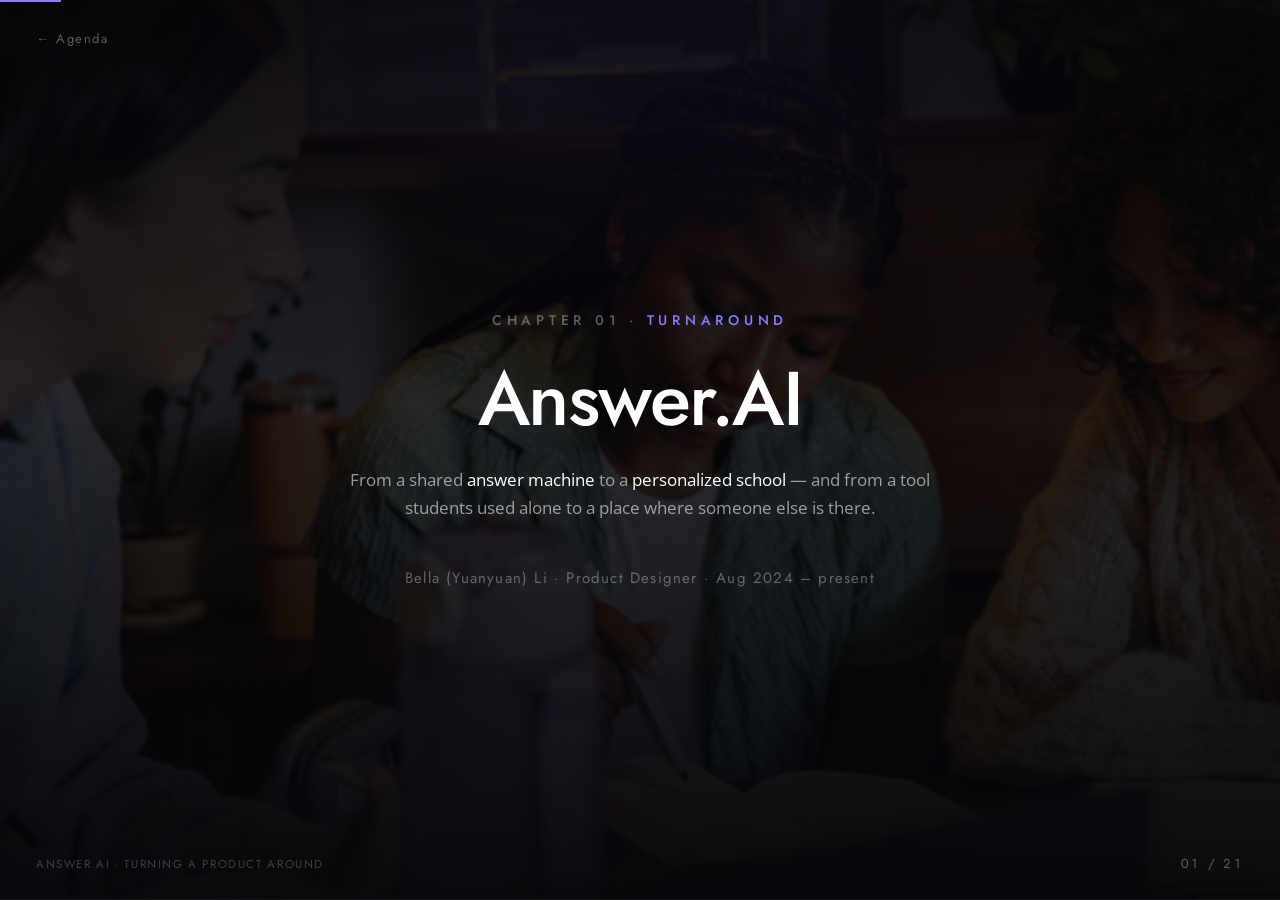
==== commit b75917e0: "Answer.AI deck: 'Looking back' slide after Takeaway — Personal (three explanations) and Voice demo c" ====
--- a/answer.html
+++ b/answer.html
@@ -643,6 +643,50 @@
   .ar:is(:hover, .hov) li::before { opacity: 1; }
   .asknote { margin-top: 16px; font-size: 15.5px; color: var(--ink); font-style: italic; }
   @media (max-width: 900px) { .askread { grid-template-columns: 1fr; } }
+
+  /* ===== Looking back: two things I'd build next ===== */
+  .lbgrid { display: grid; grid-template-columns: 1fr 1fr; gap: 18px; margin-top: 22px; text-align: left; }
+  .lb { position: relative; overflow: hidden; border: 1px solid var(--line); border-radius: 16px; padding: 18px 20px 20px; background: var(--card); transition: transform .35s cubic-bezier(.22,1,.36,1), border-color .3s, box-shadow .3s; }
+  .lb::before { content: ""; position: absolute; left: 0; right: 0; top: 0; height: 2px; }
+  .lb-p::before { background: linear-gradient(90deg, var(--personal), transparent 75%); }
+  .lb-v::before { background: linear-gradient(90deg, var(--stay), transparent 75%); }
+  .lb:is(:hover, .hov) { transform: translateY(-5px); border-color: rgba(255,255,255,.18); box-shadow: 0 20px 44px rgba(0,0,0,.5); }
+  .lb .lbk { font-family: var(--serif); font-size: 11.5px; letter-spacing: .18em; text-transform: uppercase; color: var(--faint); }
+  .lb h4 { margin: 8px 0 6px; font-family: var(--serif); font-weight: 500; font-size: clamp(18px, 1.7vw, 22px); line-height: 1.2; color: var(--ink); }
+  .lb h4 em { font-style: normal; } .lb-p h4 em { color: var(--personal); } .lb-v h4 em { color: var(--stay); }
+  .lb .lbs { margin: 0 0 14px; font-size: 14px; line-height: 1.5; color: var(--dim); }
+  .lb .lbs b { color: var(--ink); font-weight: 600; }
+  /* mini demo */
+  .demo { border: 1px solid var(--line); border-radius: 12px; background: rgba(0,0,0,.35); padding: 12px 14px; font-size: 12.5px; line-height: 1.45; color: var(--dim); }
+  .demo .q { color: var(--ink); font-weight: 600; margin-bottom: 8px; }
+  .demo .seg { display: flex; gap: 6px; margin-bottom: 10px; }
+  .demo .seg span { padding: 4px 9px; border-radius: 999px; border: 1px solid var(--line); font-size: 11px; letter-spacing: .04em; color: var(--faint); }
+  .demo .seg span.on { background: rgba(255,206,33,.14); border-color: rgba(255,206,33,.5); color: var(--personal); }
+  .demo .vars { display: grid; grid-template-columns: 1fr 1fr 1fr; gap: 8px; }
+  .demo .var { border: 1px solid var(--line); border-radius: 9px; padding: 8px 9px; min-height: 86px; background: rgba(255,255,255,.02); }
+  .demo .var i { display: block; font-style: normal; font-size: 10px; letter-spacing: .12em; text-transform: uppercase; color: var(--faint); margin-bottom: 5px; }
+  .demo .var b { color: var(--ink); font-weight: 600; }
+  .demo .var .why { color: var(--personal); }
+  .demo .var svg { display: block; width: 100%; height: 54px; margin-top: 2px; }
+  .demo .chip { display: inline-block; margin-top: 6px; padding: 2px 8px; border-radius: 999px; border: 1px solid rgba(255,255,255,.14); font-size: 10.5px; color: var(--ink); }
+  .demo .why-pick { margin-top: 10px; font-size: 11.5px; color: var(--faint); }
+  .demo .why-pick b { color: var(--dim); font-weight: 500; }
+  .demo .hold { display: flex; align-items: center; gap: 10px; padding: 8px 10px; border-radius: 999px; background: rgba(105,226,255,.08); border: 1px solid rgba(105,226,255,.35); }
+  .demo .mic { width: 28px; height: 28px; border-radius: 50%; background: var(--stay); color: #06202a; display: grid; place-items: center; font-size: 13px; flex: 0 0 auto; }
+  .demo .wave { display: flex; align-items: center; gap: 2px; height: 18px; }
+  .demo .wave i { width: 3px; border-radius: 2px; background: var(--stay); opacity: .8; animation: lbwave 1.1s ease-in-out infinite; }
+  .demo .wave i:nth-child(2) { animation-delay: .1s } .demo .wave i:nth-child(3) { animation-delay: .2s } .demo .wave i:nth-child(4) { animation-delay: .3s } .demo .wave i:nth-child(5) { animation-delay: .15s } .demo .wave i:nth-child(6) { animation-delay: .25s } .demo .wave i:nth-child(7) { animation-delay: .05s }
+  @keyframes lbwave { 0%,100% { height: 5px } 50% { height: 16px } }
+  .demo .say { color: var(--ink); font-style: italic; }
+  .demo .hint { font-size: 10.5px; color: var(--faint); margin-left: auto; white-space: nowrap; }
+  .demo .mb { margin-top: 10px; padding: 9px 10px; border-radius: 9px; border: 1px solid var(--line); background: rgba(255,255,255,.02); }
+  .demo .mb .mbk { font-size: 10px; letter-spacing: .12em; text-transform: uppercase; color: var(--faint); margin-bottom: 5px; }
+  .demo .mb .note { display: flex; gap: 8px; align-items: flex-start; }
+  .demo .mb .dur { flex: 0 0 auto; color: var(--stay); font-size: 11px; padding-top: 1px; }
+  .demo .mb .tag { margin-top: 6px; font-size: 10.5px; color: var(--faint); }
+  .demo .mb .tag b { color: var(--personal); font-weight: 500; }
+  .lbline { margin-top: 16px; font-size: 15.5px; color: var(--ink); font-style: italic; }
+  @media (max-width: 900px) { .lbgrid { grid-template-columns: 1fr; } .demo .vars { grid-template-columns: 1fr; } }
   /* ===== Core trade-off ===== */
   .tradeoff { margin-top: 18px; padding-top: 16px; border-top: 1px solid var(--line); }
   .movedrow { display: grid; grid-template-columns: 1fr 1fr; gap: 16px; margin-top: 12px; }
@@ -970,7 +1014,8 @@
     <a data-from="16" data-to="16">Results</a>
     <span class="gap"></span>
     <a data-from="17" data-to="17">Takeaway</a>
-    <a data-from="18" data-to="18">Closing</a>
+    <a data-from="18" data-to="18">Looking back</a>
+    <a data-from="19" data-to="20">Closing</a>
   </nav>
 
   <div class="deck">
@@ -1857,6 +1902,61 @@
       </script>
       <div class="notes" hidden><p>I learned a lot on this project, and I want to share one takeaway here.</p><p>When we asked students whether they needed a feature — how our MVP felt, whether they’d use the multi-agent tutors — they all said yes, of course. But when we put it in front of them, the data was honest — it didn’t work. <i>[space]</i></p></div>
             <div class="notes" data-frag="1" hidden><p>So now I know to use interviews for <i>why</i> — how users live now, where the emotion is — and data for <i>whether</i> anyone will actually use it.</p></div>
+    </section>
+
+    <!-- 13.6 · Looking back: what I'd build next -->
+    <section class="slide">
+      <div class="slide-inner">
+        <div class="eyebrow rv" style="font-style:italic;color:var(--core)">Looking back</div>
+        <h2 class="rv">Two things I’d build next.</h2>
+        <p class="lede rv d2" style="max-width:none">
+          Photo-solving won because asking became free. The next step is the same idea at both ends of the loop —
+          an answer that adapts to the student, and a way to ask that’s even cheaper than a photo.
+        </p>
+
+        <div class="lbgrid rv d3">
+          <div class="lb lb-p">
+            <div class="lbk">01 · Personal, deeper</div>
+            <h4>Same problem, <em>three explanations</em></h4>
+            <p class="lbs">We already had the data — mistakes, which steps got expanded, where they asked why, when the test is. We used it to measure retention. <b>Next, it rewrites the explanation itself.</b></p>
+            <div class="demo">
+              <div class="q">Find the equation of the line through (0, −4) and (2, 0).</div>
+              <div class="seg"><span class="on">Concept first</span><span>Quick practice</span><span>Draw it</span></div>
+              <div class="vars">
+                <div class="var"><i>asks “why”</i><b>1 · Find the slope</b><br /><span class="why">two points tell you how steep it is</span><br />▸ m = 4 / 2 = 2</div>
+                <div class="var"><i>just wants to practise</i>m = 2, b = −4<br /><b>y = 2x − 4 → D</b><br /><span class="chip">↻ Try a similar one</span></div>
+                <div class="var"><i>text isn’t landing</i>
+                  <svg viewBox="0 0 120 54" aria-hidden="true"><line x1="10" y1="40" x2="112" y2="40" stroke="rgba(255,255,255,.25)" stroke-width="1"/><line x1="30" y1="4" x2="30" y2="50" stroke="rgba(255,255,255,.25)" stroke-width="1"/><line x1="12" y1="52" x2="100" y2="8" stroke="#ffce21" stroke-width="2"/><circle cx="30" cy="43" r="3" fill="#ffce21"/><circle cx="66" cy="25" r="3" fill="#ffce21"/><path d="M30 43 h36 v-18" fill="none" stroke="rgba(255,206,33,.6)" stroke-dasharray="3 3"/><text x="70" y="47" fill="rgba(255,255,255,.6)" font-size="8">2 across</text><text x="72" y="16" fill="rgba(255,255,255,.6)" font-size="8">4 up</text></svg>
+                  <span class="chip">▶ 1:12 drawn</span>
+                </div>
+              </div>
+              <div class="why-pick">Picked from how <b>this</b> student reads: expands steps · asks why twice · unit test Friday</div>
+            </div>
+          </div>
+
+          <div class="lb lb-v">
+            <div class="lbk">02 · Voice</div>
+            <h4>Ask <em>without a problem to photograph</em></h4>
+            <p class="lbs">A photo needs a problem on paper. Two moments it misses: the teacher just said something you didn’t get, and the mistake you want to remember is <b>how you went wrong</b>, not the problem.</p>
+            <div class="demo">
+              <div class="hold">
+                <div class="mic">●</div>
+                <div class="wave"><i></i><i></i><i></i><i></i><i></i><i></i><i></i></div>
+                <div class="say">“why do we complete the square here?”</div>
+                <div class="hint">hold to ask · in class</div>
+              </div>
+              <div class="mb">
+                <div class="mbk">Mistake book · voice note</div>
+                <div class="note"><span class="dur">0:09</span><span>“I divided run by rise again — I keep flipping Δy and Δx.”</span></div>
+                <div class="tag">Saved as text · tagged <b>slope</b> · comes back 3 days before the unit test — and it’s the best personalisation signal we never had.</div>
+              </div>
+            </div>
+          </div>
+        </div>
+
+        <p class="lbline rv d4">Cheaper to ask, and an answer that teaches the way you learn — that’s the real distance between an answer machine and a school.</p>
+      </div>
+      <div class="notes" hidden><p>One more page — if I did this again, two things I’d build next.</p><p>First, personal, deeper. We already had the data: the mistake book, which steps a student expands, where they ask why, when their test is. We only used it to measure retention. Next time it rewrites the explanation itself: the same problem explained concept-first for the kid who keeps asking why, two lines and a practice question for the kid who just wants to get going, and drawn out or a one-minute video when text isn’t landing. Two years ago we could write one template; today the model can do this per student, in real time.</p><p>Second, voice. A photo needs a problem on paper. In class, when the teacher just said something you didn’t get, you hold a button and ask. And in the mistake book, what students want to record isn’t the problem — it’s how they went wrong. Nobody types that; everyone will say it in ten seconds. That note is the best personalisation signal we never had.</p><p>Cheaper to ask, and an answer that teaches the way you learn — that’s the real distance between an answer machine and a school.</p></div>
     </section>
 
     <!-- 14 · The wrap -->
@@ -2082,5 +2182,17 @@
 <script src="editor.js?v=09081324"></script>
 <script src="lightbox.js?v=7"></script>
 <script src="comments.js?v=5"></script>
+<script>
+// Return to the cover we came from (lulu, intro, …) instead of the default hub.
+(function(){
+  const q = new URLSearchParams(location.search).get("from");
+  if (q) sessionStorage.setItem("deck-from", q);
+  const back = sessionStorage.getItem("deck-from"); if (!back) return;
+  document.querySelectorAll('a[href^="index.html"]').forEach(a => {
+    a.href = back + ".html";
+    a.setAttribute("onclick", "this.href='" + back + ".html?t='+Date.now()");
+  });
+})();
+</script>
 </body>
 </html>
